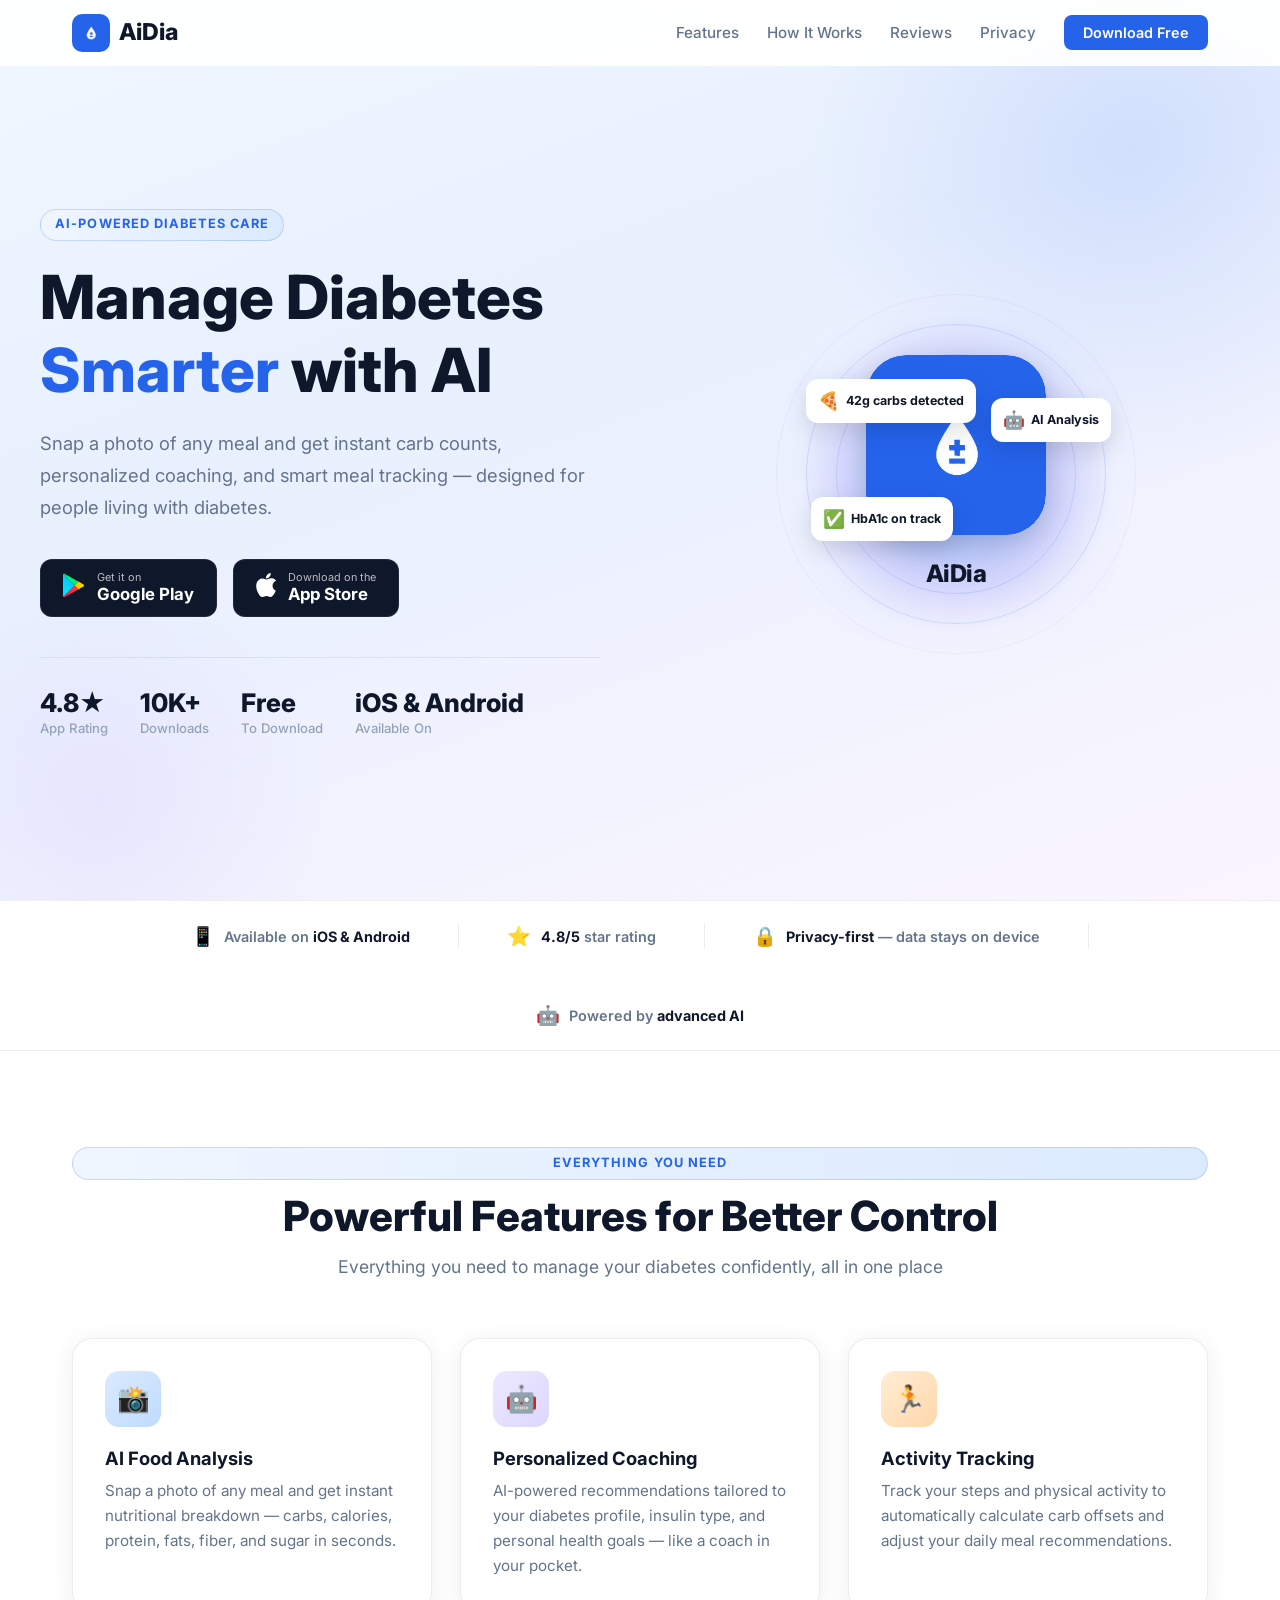
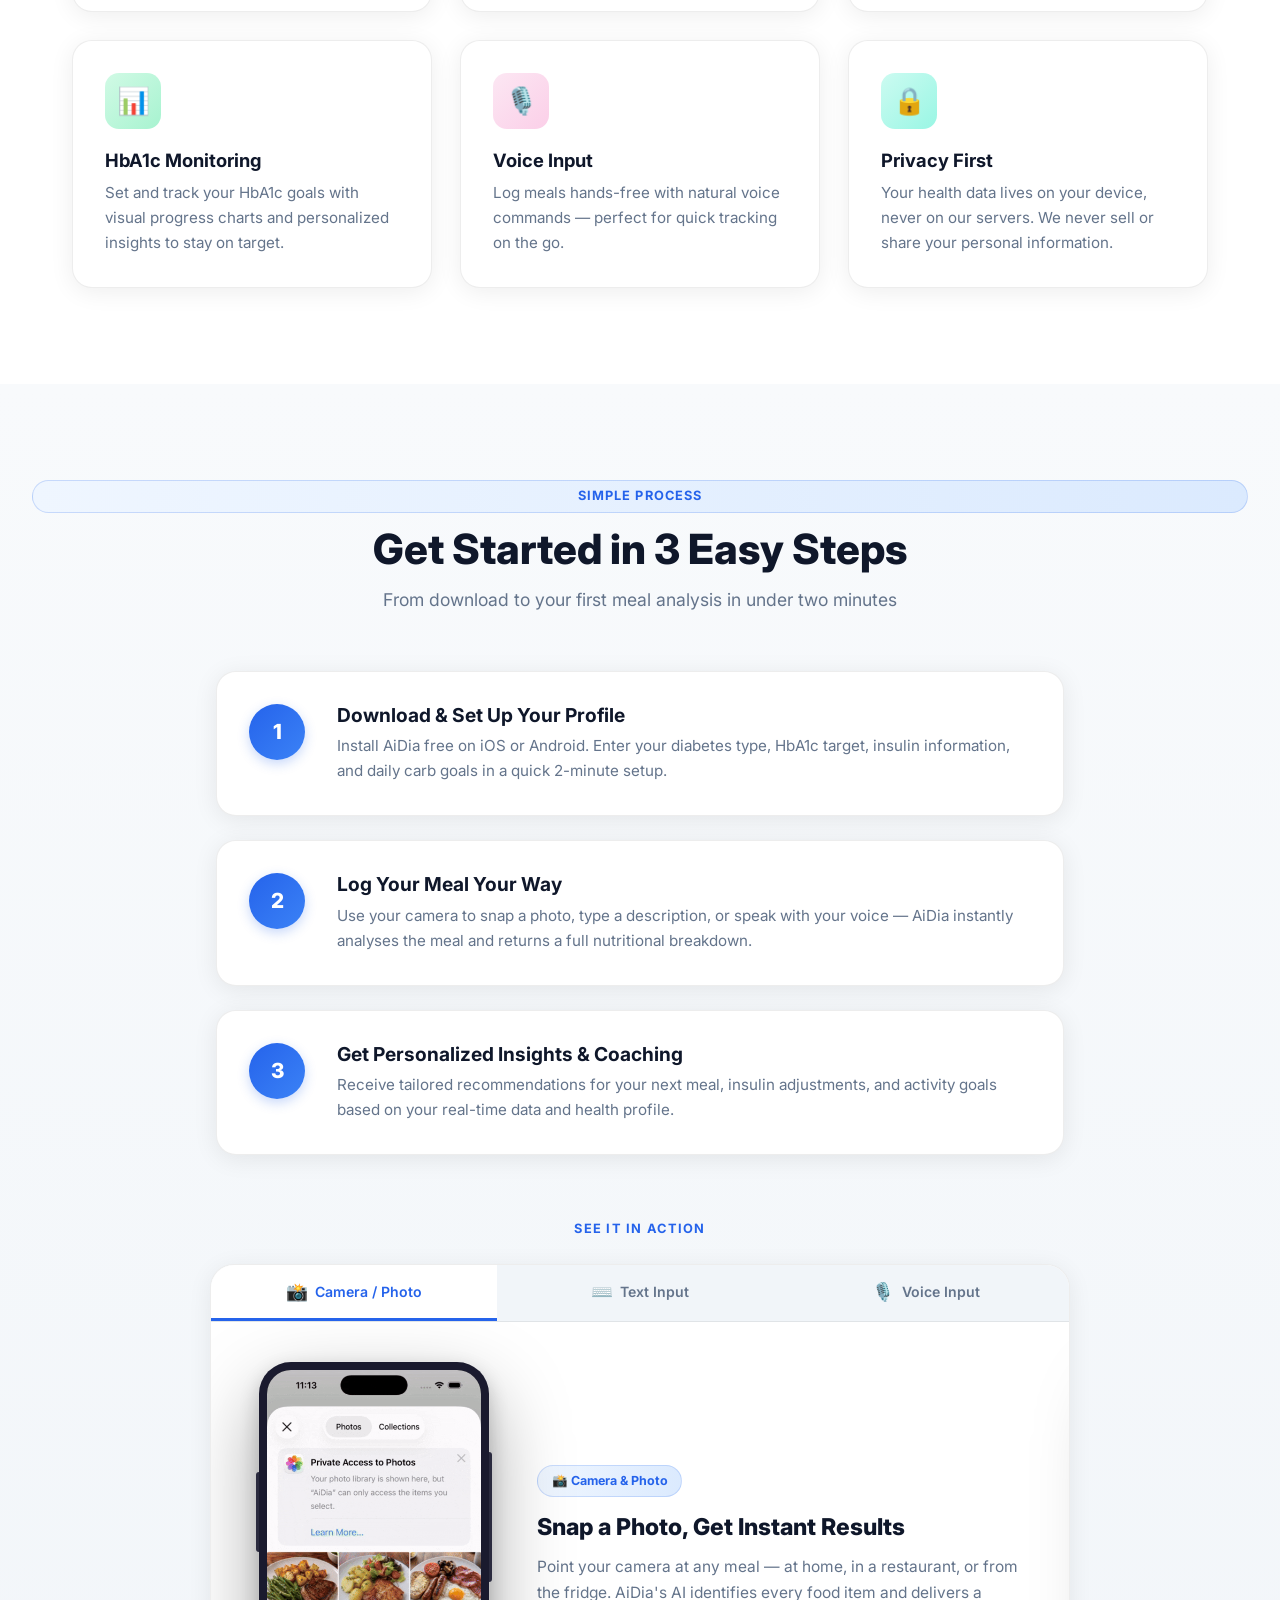
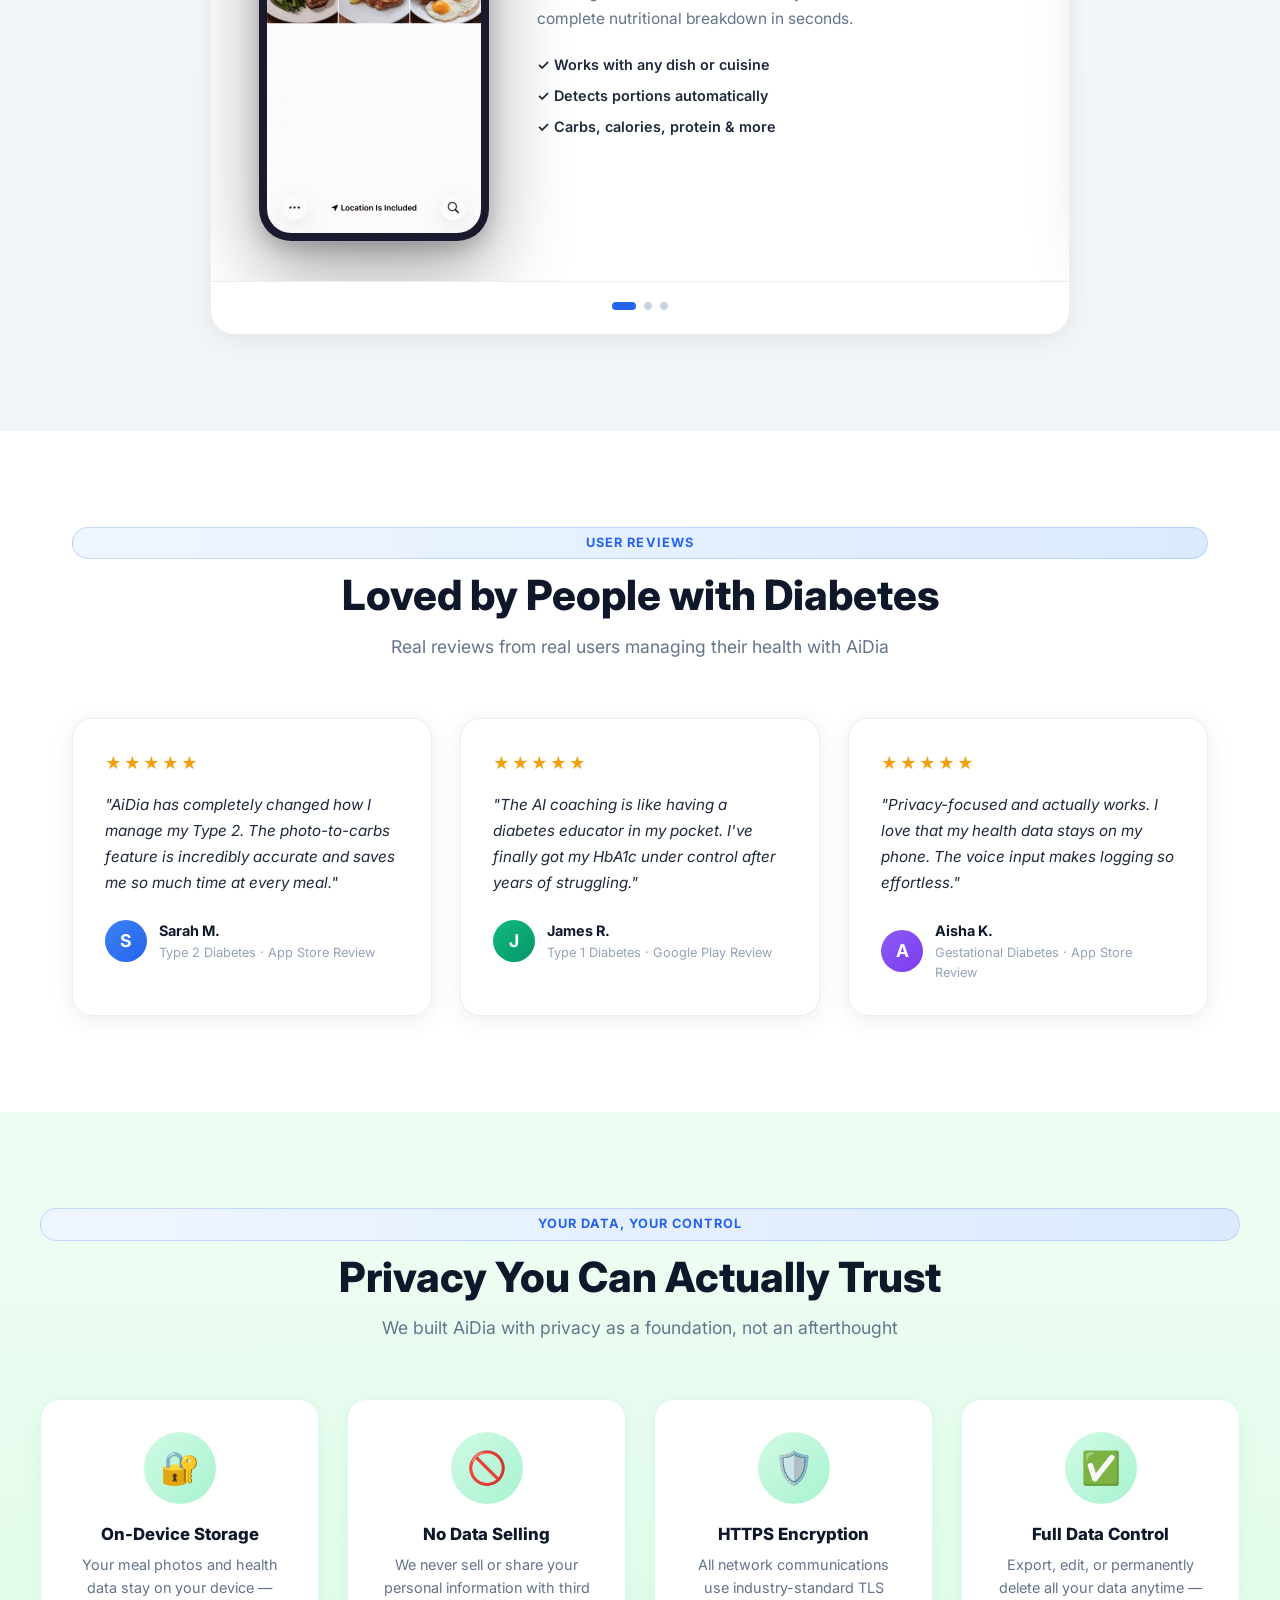
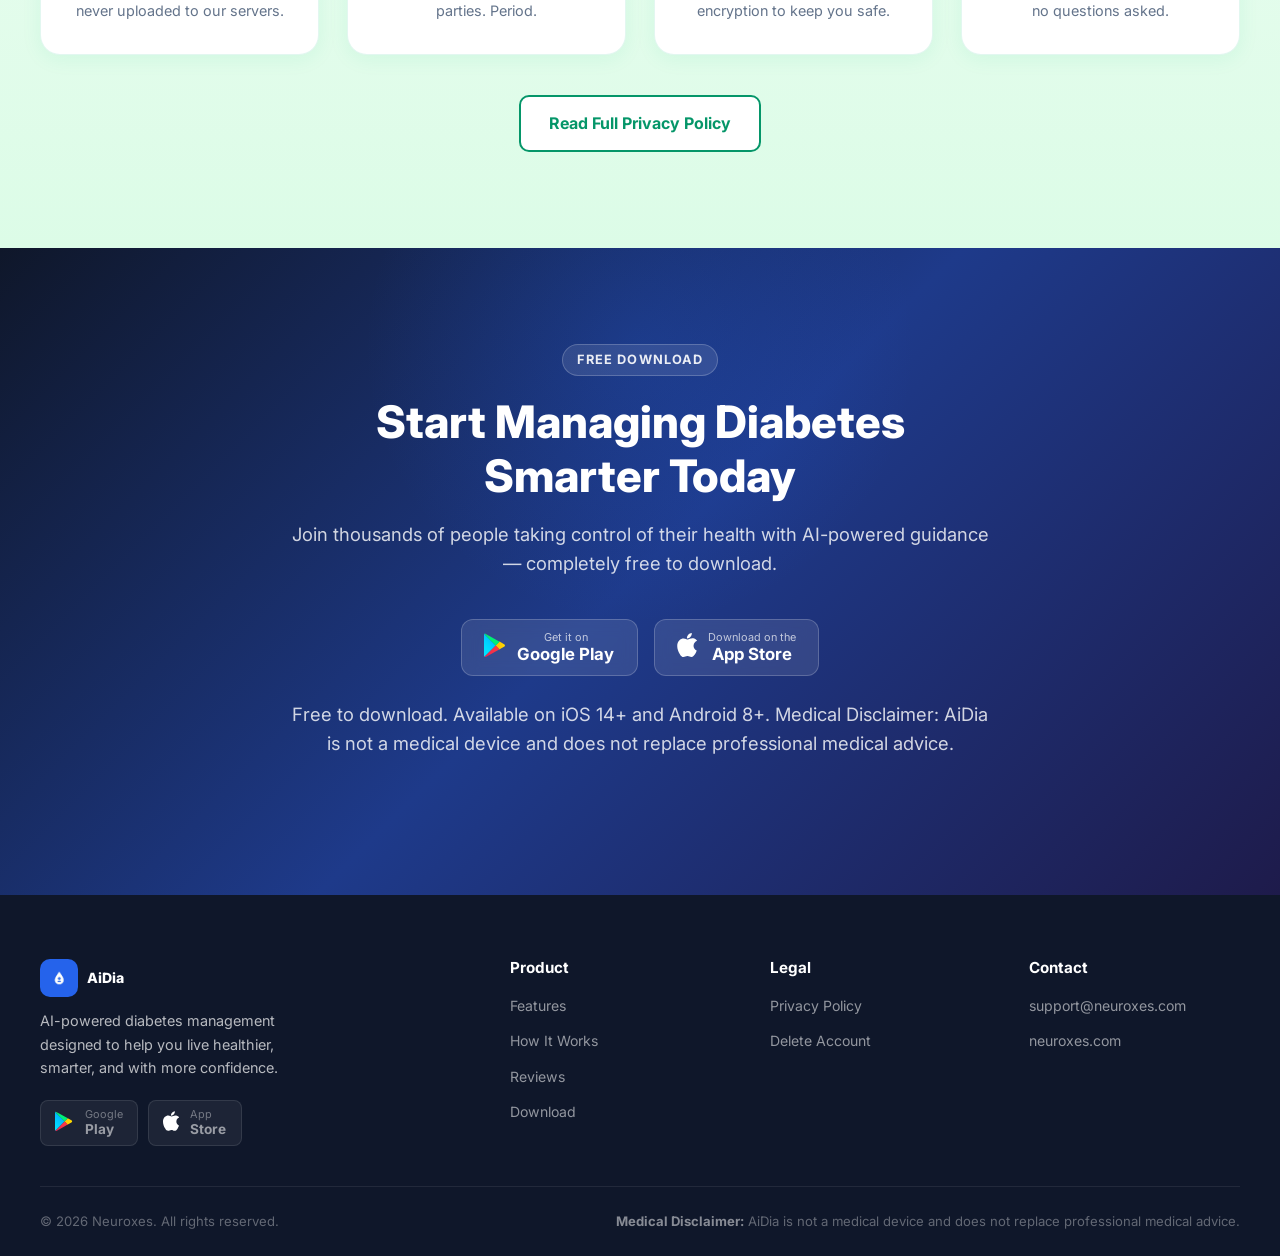
==== index.html @ 804acb7e "landing page redesigned" ====
<!DOCTYPE html>
<html lang="en">
<head>
    <meta charset="UTF-8">
    <meta name="viewport" content="width=device-width, initial-scale=1.0">
    <title>AiDia – AI Diabetes Assistant | Smart Carb Tracking & Meal Analysis</title>
    <meta name="description" content="Manage your diabetes with AI-powered food analysis. Instant carb counting, personalized coaching, and smart meal tracking. Free on iOS & Android.">
    <link rel="preconnect" href="https://fonts.googleapis.com">
    <link rel="preconnect" href="https://fonts.gstatic.com" crossorigin>
    <link href="https://fonts.googleapis.com/css2?family=Inter:wght@400;500;600;700;800&display=swap" rel="stylesheet">
    <link rel="stylesheet" href="styles.css">
</head>
<body>

    <!-- ── Navigation ── -->
    <nav id="navbar">
        <div class="nav-container">
            <a href="#" class="logo">
                <div class="logo-icon"><img src="logo.png" alt="AiDia" width="38" height="38"></div>
AiDia
            </a>
            <ul class="nav-links" id="navLinks">
                <li><a href="#features">Features</a></li>
                <li><a href="#how-it-works">How It Works</a></li>
                <li><a href="#reviews">Reviews</a></li>
                <li><a href="#privacy">Privacy</a></li>
                <li><a href="#download" class="nav-cta">Download Free</a></li>
            </ul>
            <div class="mobile-menu" id="mobileMenu" aria-label="Toggle menu">
                <span></span><span></span><span></span>
            </div>
        </div>
    </nav>

    <!-- ── Hero ── -->
    <section class="hero">
        <div class="hero-inner">
            <div class="hero-text reveal">
                <span class="badge-label">AI-Powered Diabetes Care</span>
                <h1>Manage Diabetes<br><span>Smarter</span> with AI</h1>
                <p class="sub">Snap a photo of any meal and get instant carb counts, personalized coaching, and smart meal tracking — designed for people living with diabetes.</p>
                <div class="hero-actions">
                    <a href="https://play.google.com/store/apps/details?id=com.neuroxes.aidia" class="store-badge">
                        <span class="badge-icon">
                            <svg width="22" height="24" viewBox="0 0 22 24" fill="none" xmlns="http://www.w3.org/2000/svg">
                                <path d="M0.431 0.23C0.163 0.514 0 0.956 0 1.528V22.473C0 23.045 0.163 23.487 0.431 23.771L0.502 23.84L11.753 12.589V12.412L0.502 1.161L0.431 0.23Z" fill="url(#gg0)"/>
                                <path d="M15.505 16.446L11.753 12.694V12.306L15.506 8.554L15.594 8.604L20.043 11.143C21.319 11.867 21.319 13.04 20.043 13.765L15.594 16.303L15.505 16.446Z" fill="url(#gg1)"/>
                                <path d="M15.595 16.303L11.753 12.5L0.431 23.771C0.849 24.215 1.538 24.269 2.312 23.836L15.595 16.303Z" fill="url(#gg2)"/>
                                <path d="M15.595 8.697L2.312 1.164C1.538 0.731 0.849 0.785 0.431 1.229L11.753 12.5L15.595 8.697Z" fill="url(#gg3)"/>
                                <defs>
                                    <linearGradient id="gg0" x1="10.711" y1="1.354" x2="-4.612" y2="16.677" gradientUnits="userSpaceOnUse"><stop stop-color="#00A0FF"/><stop offset="0.007" stop-color="#00A1FF"/><stop offset="0.26" stop-color="#00BEFF"/><stop offset="0.512" stop-color="#00D2FF"/><stop offset="0.76" stop-color="#00DFFF"/><stop offset="1" stop-color="#00E3FF"/></linearGradient>
                                    <linearGradient id="gg1" x1="21.777" y1="12.5" x2="-0.382" y2="12.5" gradientUnits="userSpaceOnUse"><stop stop-color="#FFE000"/><stop offset="0.409" stop-color="#FFBD00"/><stop offset="0.775" stop-color="#FFA500"/><stop offset="1" stop-color="#FF9C00"/></linearGradient>
                                    <linearGradient id="gg2" x1="13.397" y1="14.711" x2="-7.544" y2="35.652" gradientUnits="userSpaceOnUse"><stop stop-color="#FF3A44"/><stop offset="1" stop-color="#C31162"/></linearGradient>
                                    <linearGradient id="gg3" x1="-2.064" y1="-6.799" x2="7.505" y2="2.77" gradientUnits="userSpaceOnUse"><stop stop-color="#32A071"/><stop offset="0.069" stop-color="#2DA771"/><stop offset="0.476" stop-color="#15CF74"/><stop offset="0.801" stop-color="#06E775"/><stop offset="1" stop-color="#00F076"/></linearGradient>
                                </defs>
                            </svg>
                        </span>
                        <span class="badge-text">
                            <span class="badge-sub">Get it on</span>
                            <span class="badge-name">Google Play</span>
                        </span>
                    </a>
                    <a href="https://apps.apple.com/app/id6761293667" class="store-badge">
                        <span class="badge-icon">
                            <svg width="20" height="24" viewBox="0 0 814 1000" xmlns="http://www.w3.org/2000/svg" fill="white">
                                <path d="M788.1 340.9c-5.8 4.5-108.2 62.2-108.2 190.5 0 148.4 130.3 200.9 134.2 202.2-.6 3.2-20.7 71.9-68.7 141.9-42.8 61.6-87.5 123.1-155.5 123.1s-85.5-39.5-164-39.5c-76.5 0-103.7 40.8-165.9 40.8s-105-37.5-155.5-127.4C46 790.7 0 663 0 541.8c0-207.3 135.4-316.6 269-316.6 70.6 0 129.5 46.4 173.1 46.4 42.8 0 109.6-49.4 189.7-49.4 30.4 0 130.8 2.6 198.5 99.2zm-234-181.5c31.1-36.9 53.1-88.1 53.1-139.3 0-7.1-.6-14.3-1.9-20.1-50.6 1.9-110.8 33.7-147.1 75.8-28.5 32.4-55.1 83.6-55.1 135.5 0 7.8 1.3 15.6 1.9 18.1 3.2.6 8.4 1.3 13.6 1.3 45.4 0 102.5-30.4 135.5-71.3z"/>
                            </svg>
                        </span>
                        <span class="badge-text">
                            <span class="badge-sub">Download on the</span>
                            <span class="badge-name">App Store</span>
                        </span>
                    </a>
                </div>
                <div class="hero-stats">
                    <div class="stat">
                        <span class="num">4.8★</span>
                        <span class="lbl">App Rating</span>
                    </div>
                    <div class="stat">
                        <span class="num">10K+</span>
                        <span class="lbl">Downloads</span>
                    </div>
                    <div class="stat">
                        <span class="num">Free</span>
                        <span class="lbl">To Download</span>
                    </div>
                    <div class="stat">
                        <span class="num">iOS & Android</span>
                        <span class="lbl">Available On</span>
                    </div>
                </div>
            </div>

            <!-- Phone mockup -->
            <div class="hero-visual reveal" style="transition-delay:0.15s">
                <div class="phone-wrap">
                    <!-- floating chips -->
                    <div class="float-chip float-chip-1">
                        <span class="chip-icon">🍕</span> 42g carbs detected
                    </div>
                    <div class="float-chip float-chip-2">
                        <span class="chip-icon">✅</span> HbA1c on track
                    </div>
                    <div class="float-chip float-chip-3">
                        <span class="chip-icon">🤖</span> AI Analysis
                    </div>

                    <div class="icon-display">
                        <div class="icon-glow"></div>
                        <div class="icon-ring icon-ring-1"></div>
                        <div class="icon-ring icon-ring-2"></div>
                        <div class="icon-ring icon-ring-3"></div>
                        <div class="icon-img-wrap">
                            <img src="logo.png" alt="AiDia App Icon" width="180" height="180">
                        </div>
                        <div class="icon-label">AiDia</div>
                    </div>
                </div>
            </div>
        </div>
    </section>

    <!-- ── Social Proof Bar ── -->
    <div class="social-bar">
        <div class="social-bar-inner">
            <div class="social-item">
                <span class="si-icon">📱</span>
                <span>Available on <span class="si-val">iOS & Android</span></span>
            </div>
            <div class="social-divider"></div>
            <div class="social-item">
                <span class="si-icon">⭐</span>
                <span><span class="si-val">4.8/5</span> star rating</span>
            </div>
            <div class="social-divider"></div>
            <div class="social-item">
                <span class="si-icon">🔒</span>
                <span><span class="si-val">Privacy-first</span> — data stays on device</span>
            </div>
            <div class="social-divider"></div>
            <div class="social-item">
                <span class="si-icon">🤖</span>
                <span>Powered by <span class="si-val">advanced AI</span></span>
            </div>
        </div>
    </div>

    <!-- ── Features ── -->
    <section class="features" id="features">
        <span class="badge-label" style="display:block;text-align:center;margin-bottom:0.75rem;">Everything You Need</span>
        <h2 class="section-title">Powerful Features for Better Control</h2>
        <p class="section-subtitle">Everything you need to manage your diabetes confidently, all in one place</p>
        <div class="features-grid">
            <div class="feature-card reveal">
                <div class="feature-icon-wrap fi-blue">📸</div>
                <h3>AI Food Analysis</h3>
                <p>Snap a photo of any meal and get instant nutritional breakdown — carbs, calories, protein, fats, fiber, and sugar in seconds.</p>
            </div>
            <div class="feature-card reveal" style="transition-delay:0.07s">
                <div class="feature-icon-wrap fi-purple">🤖</div>
                <h3>Personalized Coaching</h3>
                <p>AI-powered recommendations tailored to your diabetes profile, insulin type, and personal health goals — like a coach in your pocket.</p>
            </div>
            <div class="feature-card reveal" style="transition-delay:0.14s">
                <div class="feature-icon-wrap fi-orange">🏃</div>
                <h3>Activity Tracking</h3>
                <p>Track your steps and physical activity to automatically calculate carb offsets and adjust your daily meal recommendations.</p>
            </div>
            <div class="feature-card reveal" style="transition-delay:0.21s">
                <div class="feature-icon-wrap fi-green">📊</div>
                <h3>HbA1c Monitoring</h3>
                <p>Set and track your HbA1c goals with visual progress charts and personalized insights to stay on target.</p>
            </div>
            <div class="feature-card reveal" style="transition-delay:0.28s">
                <div class="feature-icon-wrap fi-pink">🎙️</div>
                <h3>Voice Input</h3>
                <p>Log meals hands-free with natural voice commands — perfect for quick tracking on the go.</p>
            </div>
            <div class="feature-card reveal" style="transition-delay:0.35s">
                <div class="feature-icon-wrap fi-teal">🔒</div>
                <h3>Privacy First</h3>
                <p>Your health data lives on your device, never on our servers. We never sell or share your personal information.</p>
            </div>
        </div>
    </section>

    <!-- ── How It Works ── -->
    <section class="how-it-works" id="how-it-works">
        <span class="badge-label" style="display:block;text-align:center;margin-bottom:0.75rem;">Simple Process</span>
        <h2 class="section-title">Get Started in 3 Easy Steps</h2>
        <p class="section-subtitle">From download to your first meal analysis in under two minutes</p>
        <div class="steps-inner">
            <div class="step-card">
                <div class="step-number">1</div>
                <div class="step-content">
                    <h3>Download & Set Up Your Profile</h3>
                    <p>Install AiDia free on iOS or Android. Enter your diabetes type, HbA1c target, insulin information, and daily carb goals in a quick 2-minute setup.</p>
                </div>
            </div>
            <div class="step-card">
                <div class="step-number">2</div>
                <div class="step-content">
                    <h3>Log Your Meal Your Way</h3>
                    <p>Use your camera to snap a photo, type a description, or speak with your voice — AiDia instantly analyses the meal and returns a full nutritional breakdown.</p>
                </div>
            </div>
            <div class="step-card">
                <div class="step-number">3</div>
                <div class="step-content">
                    <h3>Get Personalized Insights & Coaching</h3>
                    <p>Receive tailored recommendations for your next meal, insulin adjustments, and activity goals based on your real-time data and health profile.</p>
                </div>
            </div>
        </div>

        <!-- GIF Slider -->
        <div class="hiw-slider-outer reveal">
            <p class="hiw-slider-label">See it in action</p>
            <div class="hiw-slider-wrap">
                <!-- Tab pills -->
                <div class="hiw-tabs" id="hiwTabs">
                    <button class="hiw-tab active" data-index="0">
                        <span class="hiw-tab-icon">📸</span> Camera / Photo
                    </button>
                    <button class="hiw-tab" data-index="1">
                        <span class="hiw-tab-icon">⌨️</span> Text Input
                    </button>
                    <button class="hiw-tab" data-index="2">
                        <span class="hiw-tab-icon">🎙️</span> Voice Input
                    </button>
                </div>

                <!-- Slides -->
                <div class="hiw-slides-container">
                    <div class="hiw-slides" id="hiwSlides">
                        <div class="hiw-slide active">
                            <div class="hiw-phone-frame">
                                <div class="hiw-phone-notch"></div>
                                <div class="hiw-phone-screen">
                                    <img src="assets/how_to_use_1.gif" alt="Log meal via camera">
                                </div>
                            </div>
                            <div class="hiw-slide-info">
                                <div class="hiw-slide-badge">📸 Camera & Photo</div>
                                <h3>Snap a Photo, Get Instant Results</h3>
                                <p>Point your camera at any meal — at home, in a restaurant, or from the fridge. AiDia's AI identifies every food item and delivers a complete nutritional breakdown in seconds.</p>
                                <ul class="hiw-points">
                                    <li>✓ Works with any dish or cuisine</li>
                                    <li>✓ Detects portions automatically</li>
                                    <li>✓ Carbs, calories, protein & more</li>
                                </ul>
                            </div>
                        </div>
                        <div class="hiw-slide">
                            <div class="hiw-phone-frame">
                                <div class="hiw-phone-notch"></div>
                                <div class="hiw-phone-screen">
                                    <img src="assets/how_to_use_3.gif" alt="Log meal via text">
                                </div>
                            </div>
                            <div class="hiw-slide-info">
                                <div class="hiw-slide-badge">⌨️ Text Input</div>
                                <h3>Just Type What You Ate</h3>
                                <p>No photo? No problem. Type a simple description like "2 slices of pizza" or "bowl of oatmeal with banana" and AiDia handles the rest with AI-powered precision.</p>
                                <ul class="hiw-points">
                                    <li>✓ Natural language understanding</li>
                                    <li>✓ Handles estimates & portions</li>
                                    <li>✓ Fast and discreet logging</li>
                                </ul>
                            </div>
                        </div>
                        <div class="hiw-slide">
                            <div class="hiw-phone-frame">
                                <div class="hiw-phone-notch"></div>
                                <div class="hiw-phone-screen">
                                    <img src="assets/how_to_use_2.gif" alt="Log meal via voice">
                                </div>
                            </div>
                            <div class="hiw-slide-info">
                                <div class="hiw-slide-badge">🎙️ Voice Input</div>
                                <h3>Speak to Log, Hands-Free</h3>
                                <p>Driving, cooking, or on the go? Just say what you ate and AiDia logs it instantly. Perfect for busy moments when you can't stop to type or take a photo.</p>
                                <ul class="hiw-points">
                                    <li>✓ Completely hands-free</li>
                                    <li>✓ Works in noisy environments</li>
                                    <li>✓ Logs in seconds</li>
                                </ul>
                            </div>
                        </div>
                    </div>
                </div>

                <!-- Dot nav -->
                <div class="hiw-dots-row">
                    <button class="hiw-dot active" data-index="0" aria-label="Camera logging"></button>
                    <button class="hiw-dot" data-index="1" aria-label="Text logging"></button>
                    <button class="hiw-dot" data-index="2" aria-label="Voice logging"></button>
                </div>
            </div>
        </div>
    </section>

    <!-- ── Testimonials ── -->
    <section class="testimonials" id="reviews">
        <span class="badge-label" style="display:block;text-align:center;margin-bottom:0.75rem;">User Reviews</span>
        <h2 class="section-title">Loved by People with Diabetes</h2>
        <p class="section-subtitle">Real reviews from real users managing their health with AiDia</p>
        <div class="testimonials-grid">
            <div class="testimonial-card reveal">
                <div class="stars">★★★★★</div>
                <blockquote>"AiDia has completely changed how I manage my Type 2. The photo-to-carbs feature is incredibly accurate and saves me so much time at every meal."</blockquote>
                <div class="reviewer">
                    <div class="reviewer-avatar av-blue">S</div>
                    <div class="reviewer-info">
                        <div class="name">Sarah M.</div>
                        <div class="role">Type 2 Diabetes · App Store Review</div>
                    </div>
                </div>
            </div>
            <div class="testimonial-card reveal" style="transition-delay:0.1s">
                <div class="stars">★★★★★</div>
                <blockquote>"The AI coaching is like having a diabetes educator in my pocket. I've finally got my HbA1c under control after years of struggling."</blockquote>
                <div class="reviewer">
                    <div class="reviewer-avatar av-green">J</div>
                    <div class="reviewer-info">
                        <div class="name">James R.</div>
                        <div class="role">Type 1 Diabetes · Google Play Review</div>
                    </div>
                </div>
            </div>
            <div class="testimonial-card reveal" style="transition-delay:0.2s">
                <div class="stars">★★★★★</div>
                <blockquote>"Privacy-focused and actually works. I love that my health data stays on my phone. The voice input makes logging so effortless."</blockquote>
                <div class="reviewer">
                    <div class="reviewer-avatar av-purple">A</div>
                    <div class="reviewer-info">
                        <div class="name">Aisha K.</div>
                        <div class="role">Gestational Diabetes · App Store Review</div>
                    </div>
                </div>
            </div>
        </div>
    </section>

    <!-- ── Privacy ── -->
    <section class="privacy" id="privacy">
        <div class="privacy-inner">
            <span class="badge-label" style="display:block;text-align:center;margin-bottom:0.75rem;">Your Data, Your Control</span>
            <h2 class="section-title">Privacy You Can Actually Trust</h2>
            <p class="section-subtitle">We built AiDia with privacy as a foundation, not an afterthought</p>
            <div class="privacy-grid">
                <div class="privacy-card reveal">
                    <div class="privacy-icon">🔐</div>
                    <h3>On-Device Storage</h3>
                    <p>Your meal photos and health data stay on your device — never uploaded to our servers.</p>
                </div>
                <div class="privacy-card reveal" style="transition-delay:0.08s">
                    <div class="privacy-icon">🚫</div>
                    <h3>No Data Selling</h3>
                    <p>We never sell or share your personal information with third parties. Period.</p>
                </div>
                <div class="privacy-card reveal" style="transition-delay:0.16s">
                    <div class="privacy-icon">🛡️</div>
                    <h3>HTTPS Encryption</h3>
                    <p>All network communications use industry-standard TLS encryption to keep you safe.</p>
                </div>
                <div class="privacy-card reveal" style="transition-delay:0.24s">
                    <div class="privacy-icon">✅</div>
                    <h3>Full Data Control</h3>
                    <p>Export, edit, or permanently delete all your data anytime — no questions asked.</p>
                </div>
            </div>
            <div style="text-align: center; margin-top: 2.5rem;">
                <a href="privacy-policy.html" class="secondary-button" style="background:white;border-color:var(--secondary-dark);color:var(--secondary-dark);">Read Full Privacy Policy</a>
            </div>
        </div>
    </section>

    <!-- ── CTA Download ── -->
    <section class="cta-section" id="download">
        <div class="cta-inner reveal">
            <span class="badge-label" style="background:rgba(255,255,255,0.1);color:rgba(255,255,255,0.9);border-color:rgba(255,255,255,0.2);">Free Download</span>
            <h2>Start Managing Diabetes Smarter Today</h2>
            <p>Join thousands of people taking control of their health with AI-powered guidance — completely free to download.</p>
            <div class="cta-badges">
                <a href="https://play.google.com/store/apps/details?id=com.neuroxes.aidia" class="store-badge">
                    <span class="badge-icon">
                        <svg width="22" height="24" viewBox="0 0 22 24" fill="none" xmlns="http://www.w3.org/2000/svg">
                            <path d="M0.431 0.23C0.163 0.514 0 0.956 0 1.528V22.473C0 23.045 0.163 23.487 0.431 23.771L0.502 23.84L11.753 12.589V12.412L0.502 1.161L0.431 0.23Z" fill="url(#cg0)"/>
                            <path d="M15.505 16.446L11.753 12.694V12.306L15.506 8.554L15.594 8.604L20.043 11.143C21.319 11.867 21.319 13.04 20.043 13.765L15.594 16.303L15.505 16.446Z" fill="url(#cg1)"/>
                            <path d="M15.595 16.303L11.753 12.5L0.431 23.771C0.849 24.215 1.538 24.269 2.312 23.836L15.595 16.303Z" fill="url(#cg2)"/>
                            <path d="M15.595 8.697L2.312 1.164C1.538 0.731 0.849 0.785 0.431 1.229L11.753 12.5L15.595 8.697Z" fill="url(#cg3)"/>
                            <defs>
                                <linearGradient id="cg0" x1="10.711" y1="1.354" x2="-4.612" y2="16.677" gradientUnits="userSpaceOnUse"><stop stop-color="#00A0FF"/><stop offset="0.007" stop-color="#00A1FF"/><stop offset="0.26" stop-color="#00BEFF"/><stop offset="0.512" stop-color="#00D2FF"/><stop offset="0.76" stop-color="#00DFFF"/><stop offset="1" stop-color="#00E3FF"/></linearGradient>
                                <linearGradient id="cg1" x1="21.777" y1="12.5" x2="-0.382" y2="12.5" gradientUnits="userSpaceOnUse"><stop stop-color="#FFE000"/><stop offset="0.409" stop-color="#FFBD00"/><stop offset="0.775" stop-color="#FFA500"/><stop offset="1" stop-color="#FF9C00"/></linearGradient>
                                <linearGradient id="cg2" x1="13.397" y1="14.711" x2="-7.544" y2="35.652" gradientUnits="userSpaceOnUse"><stop stop-color="#FF3A44"/><stop offset="1" stop-color="#C31162"/></linearGradient>
                                <linearGradient id="cg3" x1="-2.064" y1="-6.799" x2="7.505" y2="2.77" gradientUnits="userSpaceOnUse"><stop stop-color="#32A071"/><stop offset="0.069" stop-color="#2DA771"/><stop offset="0.476" stop-color="#15CF74"/><stop offset="0.801" stop-color="#06E775"/><stop offset="1" stop-color="#00F076"/></linearGradient>
                            </defs>
                        </svg>
                    </span>
                    <span class="badge-text">
                        <span class="badge-sub">Get it on</span>
                        <span class="badge-name">Google Play</span>
                    </span>
                </a>
                <a href="https://apps.apple.com/app/id6761293667" class="store-badge">
                    <span class="badge-icon">
                        <svg width="20" height="24" viewBox="0 0 814 1000" xmlns="http://www.w3.org/2000/svg" fill="white">
                            <path d="M788.1 340.9c-5.8 4.5-108.2 62.2-108.2 190.5 0 148.4 130.3 200.9 134.2 202.2-.6 3.2-20.7 71.9-68.7 141.9-42.8 61.6-87.5 123.1-155.5 123.1s-85.5-39.5-164-39.5c-76.5 0-103.7 40.8-165.9 40.8s-105-37.5-155.5-127.4C46 790.7 0 663 0 541.8c0-207.3 135.4-316.6 269-316.6 70.6 0 129.5 46.4 173.1 46.4 42.8 0 109.6-49.4 189.7-49.4 30.4 0 130.8 2.6 198.5 99.2zm-234-181.5c31.1-36.9 53.1-88.1 53.1-139.3 0-7.1-.6-14.3-1.9-20.1-50.6 1.9-110.8 33.7-147.1 75.8-28.5 32.4-55.1 83.6-55.1 135.5 0 7.8 1.3 15.6 1.9 18.1 3.2.6 8.4 1.3 13.6 1.3 45.4 0 102.5-30.4 135.5-71.3z"/>
                        </svg>
                    </span>
                    <span class="badge-text">
                        <span class="badge-sub">Download on the</span>
                        <span class="badge-name">App Store</span>
                    </span>
                </a>
            </div>
            <p class="cta-disclaimer">Free to download. Available on iOS 14+ and Android 8+. Medical Disclaimer: AiDia is not a medical device and does not replace professional medical advice.</p>
        </div>
    </section>

    <!-- ── Footer ── -->
    <footer id="contact">
        <div class="footer-content">
            <div class="footer-brand footer-section">
                <a href="#" class="logo">
                    <div class="logo-icon"><img src="logo.png" alt="AiDia" width="32" height="32"></div>
    AiDia
                </a>
                <p>AI-powered diabetes management designed to help you live healthier, smarter, and with more confidence.</p>
                <div class="footer-stores">
                    <a href="https://play.google.com/store/apps/details?id=com.neuroxes.aidia" class="store-badge">
                        <span class="badge-icon">
                            <svg width="18" height="20" viewBox="0 0 22 24" fill="none" xmlns="http://www.w3.org/2000/svg">
                                <path d="M0.431 0.23C0.163 0.514 0 0.956 0 1.528V22.473C0 23.045 0.163 23.487 0.431 23.771L0.502 23.84L11.753 12.589V12.412L0.502 1.161L0.431 0.23Z" fill="url(#fg0)"/>
                                <path d="M15.505 16.446L11.753 12.694V12.306L15.506 8.554L15.594 8.604L20.043 11.143C21.319 11.867 21.319 13.04 20.043 13.765L15.594 16.303L15.505 16.446Z" fill="url(#fg1)"/>
                                <path d="M15.595 16.303L11.753 12.5L0.431 23.771C0.849 24.215 1.538 24.269 2.312 23.836L15.595 16.303Z" fill="url(#fg2)"/>
                                <path d="M15.595 8.697L2.312 1.164C1.538 0.731 0.849 0.785 0.431 1.229L11.753 12.5L15.595 8.697Z" fill="url(#fg3)"/>
                                <defs>
                                    <linearGradient id="fg0" x1="10.711" y1="1.354" x2="-4.612" y2="16.677" gradientUnits="userSpaceOnUse"><stop stop-color="#00A0FF"/><stop offset="1" stop-color="#00E3FF"/></linearGradient>
                                    <linearGradient id="fg1" x1="21.777" y1="12.5" x2="-0.382" y2="12.5" gradientUnits="userSpaceOnUse"><stop stop-color="#FFE000"/><stop offset="1" stop-color="#FF9C00"/></linearGradient>
                                    <linearGradient id="fg2" x1="13.397" y1="14.711" x2="-7.544" y2="35.652" gradientUnits="userSpaceOnUse"><stop stop-color="#FF3A44"/><stop offset="1" stop-color="#C31162"/></linearGradient>
                                    <linearGradient id="fg3" x1="-2.064" y1="-6.799" x2="7.505" y2="2.77" gradientUnits="userSpaceOnUse"><stop stop-color="#32A071"/><stop offset="1" stop-color="#00F076"/></linearGradient>
                                </defs>
                            </svg>
                        </span>
                        <span class="badge-text">
                            <span class="badge-sub">Google</span>
                            <span class="badge-name">Play</span>
                        </span>
                    </a>
                    <a href="https://apps.apple.com/app/id6761293667" class="store-badge">
                        <span class="badge-icon">
                            <svg width="16" height="20" viewBox="0 0 814 1000" xmlns="http://www.w3.org/2000/svg" fill="white">
                                <path d="M788.1 340.9c-5.8 4.5-108.2 62.2-108.2 190.5 0 148.4 130.3 200.9 134.2 202.2-.6 3.2-20.7 71.9-68.7 141.9-42.8 61.6-87.5 123.1-155.5 123.1s-85.5-39.5-164-39.5c-76.5 0-103.7 40.8-165.9 40.8s-105-37.5-155.5-127.4C46 790.7 0 663 0 541.8c0-207.3 135.4-316.6 269-316.6 70.6 0 129.5 46.4 173.1 46.4 42.8 0 109.6-49.4 189.7-49.4 30.4 0 130.8 2.6 198.5 99.2zm-234-181.5c31.1-36.9 53.1-88.1 53.1-139.3 0-7.1-.6-14.3-1.9-20.1-50.6 1.9-110.8 33.7-147.1 75.8-28.5 32.4-55.1 83.6-55.1 135.5 0 7.8 1.3 15.6 1.9 18.1 3.2.6 8.4 1.3 13.6 1.3 45.4 0 102.5-30.4 135.5-71.3z"/>
                            </svg>
                        </span>
                        <span class="badge-text">
                            <span class="badge-sub">App</span>
                            <span class="badge-name">Store</span>
                        </span>
                    </a>
                </div>
            </div>
            <div class="footer-section">
                <h4>Product</h4>
                <ul>
                    <li><a href="#features">Features</a></li>
                    <li><a href="#how-it-works">How It Works</a></li>
                    <li><a href="#reviews">Reviews</a></li>
                    <li><a href="#download">Download</a></li>
                </ul>
            </div>
            <div class="footer-section">
                <h4>Legal</h4>
                <ul>
                    <li><a href="privacy-policy.html">Privacy Policy</a></li>
                    <li><a href="deleteAccount/index.html">Delete Account</a></li>
                </ul>
            </div>
            <div class="footer-section">
                <h4>Contact</h4>
                <ul>
                    <li><a href="mailto:support@neuroxes.com">support@neuroxes.com</a></li>
                    <li><a href="https://www.neuroxes.com" target="_blank" rel="noopener">neuroxes.com</a></li>
                </ul>
            </div>
        </div>
        <div class="footer-bottom">
            <span>&copy; <span id="copyrightYear"></span> Neuroxes. All rights reserved.</span>
            <span><strong>Medical Disclaimer:</strong> AiDia is not a medical device and does not replace professional medical advice.</span>
        </div>
    </footer>

    <script>
        // Navbar scroll effect
        const navbar = document.getElementById('navbar');
        window.addEventListener('scroll', () => {
            navbar.classList.toggle('scrolled', window.scrollY > 50);
        }, { passive: true });

        // Mobile menu toggle
        const mobileMenu = document.getElementById('mobileMenu');
        const navLinks = document.getElementById('navLinks');
        mobileMenu.addEventListener('click', () => {
            const open = navLinks.classList.toggle('mobile-open');
            mobileMenu.classList.toggle('open', open);
        });
        // Close on nav link click
        navLinks.querySelectorAll('a').forEach(a => {
            a.addEventListener('click', () => {
                navLinks.classList.remove('mobile-open');
                mobileMenu.classList.remove('open');
            });
        });

        // Scroll-reveal
        const revealObserver = new IntersectionObserver((entries) => {
            entries.forEach(e => {
                if (e.isIntersecting) {
                    e.target.classList.add('visible');
                    revealObserver.unobserve(e.target);
                }
            });
        }, { threshold: 0.12 });
        document.querySelectorAll('.reveal').forEach(el => revealObserver.observe(el));

        // GIF Slider
        (function () {
            const slides = document.getElementById('hiwSlides');
            const tabs = document.querySelectorAll('.hiw-tab');
            const dots = document.querySelectorAll('.hiw-dots-row .hiw-dot');
            let current = 0;
            const total = tabs.length;

            function goTo(idx) {
                current = (idx + total) % total;
                slides.style.transform = `translateX(-${current * 100}%)`;
                tabs.forEach((t, i) => t.classList.toggle('active', i === current));
                dots.forEach((d, i) => d.classList.toggle('active', i === current));
            }

            tabs.forEach(t => t.addEventListener('click', () => goTo(+t.dataset.index)));
            dots.forEach(d => d.addEventListener('click', () => goTo(+d.dataset.index)));

            // Touch / swipe support
            let startX = 0;
            slides.addEventListener('touchstart', e => { startX = e.touches[0].clientX; }, { passive: true });
            slides.addEventListener('touchend', e => {
                const diff = startX - e.changedTouches[0].clientX;
                if (Math.abs(diff) > 40) goTo(diff > 0 ? current + 1 : current - 1);
            });

            // Auto-advance every 5s
            let timer = setInterval(() => goTo(current + 1), 5000);
            slides.closest('.hiw-slider-wrap').addEventListener('mouseenter', () => clearInterval(timer));
            slides.closest('.hiw-slider-wrap').addEventListener('mouseleave', () => {
                timer = setInterval(() => goTo(current + 1), 5000);
            });
        })();

        // Footer year
        document.getElementById('copyrightYear').textContent = new Date().getFullYear();

    </script>
</body>
</html>
---- styles.css ----
* {
    margin: 0;
    padding: 0;
    box-sizing: border-box;
}

:root {
    --primary: #2563eb;
    --primary-dark: #1d4ed8;
    --primary-light: #3b82f6;
    --primary-glow: rgba(37, 99, 235, 0.25);
    --secondary: #10b981;
    --secondary-dark: #059669;
    --accent: #8b5cf6;
    --dark: #0f172a;
    --dark-2: #1e293b;
    --gray: #64748b;
    --gray-light: #94a3b8;
    --light-gray: #f1f5f9;
    --white: #ffffff;
    --border: rgba(0,0,0,0.07);
    --card-shadow: 0 4px 24px rgba(0,0,0,0.07);
    --card-shadow-hover: 0 16px 48px rgba(37,99,235,0.15);
}

body {
    font-family: 'Inter', -apple-system, BlinkMacSystemFont, 'Segoe UI', Roboto, sans-serif;
    line-height: 1.6;
    color: var(--dark);
    overflow-x: hidden;
    background: var(--white);
}

/* ── Typography ──────────────────────────────────── */
h1, h2, h3, h4 { line-height: 1.2; font-weight: 800; }
h1 { font-size: clamp(2.4rem, 5vw, 3.8rem); color: var(--dark); }
h2.section-title { font-size: clamp(1.8rem, 3.5vw, 2.6rem); color: var(--dark); text-align: center; margin-bottom: 0.75rem; }
.section-subtitle { text-align: center; color: var(--gray); font-size: 1.1rem; margin-bottom: 3.5rem; }
.badge-label {
    display: inline-block;
    background: linear-gradient(90deg, #eff6ff, #dbeafe);
    color: var(--primary);
    font-size: 0.8rem;
    font-weight: 700;
    letter-spacing: 0.08em;
    text-transform: uppercase;
    padding: 0.3rem 0.9rem;
    border-radius: 999px;
    border: 1px solid rgba(37,99,235,0.2);
    margin-bottom: 1.25rem;
}

/* ── Scroll Animations ───────────────────────────── */
.reveal {
    opacity: 0;
    transform: translateY(28px);
    transition: opacity 0.6s ease, transform 0.6s ease;
}
.reveal.visible {
    opacity: 1;
    transform: translateY(0);
}

/* ── Navigation ──────────────────────────────────── */
nav {
    position: fixed;
    top: 0;
    width: 100%;
    background: rgba(255,255,255,0.92);
    backdrop-filter: blur(16px);
    -webkit-backdrop-filter: blur(16px);
    z-index: 1000;
    border-bottom: 1px solid transparent;
    transition: border-color 0.3s, box-shadow 0.3s;
}
nav.scrolled {
    border-color: var(--border);
    box-shadow: 0 2px 20px rgba(0,0,0,0.06);
}
.nav-container {
    max-width: 1200px;
    margin: 0 auto;
    padding: 0.85rem 2rem;
    display: flex;
    justify-content: space-between;
    align-items: center;
}
.logo {
    font-size: 1.45rem;
    font-weight: 800;
    color: var(--dark);
    display: flex;
    align-items: center;
    gap: 0.55rem;
    text-decoration: none;
}
.logo-icon {
    width: 38px;
    height: 38px;
    border-radius: 10px;
    overflow: hidden;
    display: flex;
    align-items: center;
    justify-content: center;
    flex-shrink: 0;
}
.logo-icon img { width: 100%; height: 100%; object-fit: cover; }
.nav-links {
    display: flex;
    gap: 1.75rem;
    list-style: none;
    align-items: center;
}
.nav-links a {
    text-decoration: none;
    color: var(--gray);
    font-weight: 500;
    font-size: 0.95rem;
    transition: color 0.2s;
}
.nav-links a:hover { color: var(--primary); }

/* nav CTA */
.nav-cta {
    background: var(--primary);
    color: white !important;
    padding: 0.55rem 1.2rem;
    border-radius: 8px;
    font-weight: 600 !important;
    font-size: 0.9rem !important;
    transition: background 0.2s, transform 0.2s, box-shadow 0.2s !important;
}
.nav-cta:hover {
    background: var(--primary-dark) !important;
    transform: translateY(-1px);
    box-shadow: 0 4px 12px var(--primary-glow);
    color: white !important;
}

/* hamburger */
.mobile-menu {
    display: none;
    flex-direction: column;
    gap: 5px;
    cursor: pointer;
    padding: 4px;
}
.mobile-menu span {
    width: 24px;
    height: 2.5px;
    background: var(--dark);
    border-radius: 3px;
    transition: all 0.3s;
    display: block;
}
.mobile-menu.open span:nth-child(1) { transform: translateY(7.5px) rotate(45deg); }
.mobile-menu.open span:nth-child(2) { opacity: 0; }
.mobile-menu.open span:nth-child(3) { transform: translateY(-7.5px) rotate(-45deg); }

/* ── Buttons ─────────────────────────────────────── */
.cta-button {
    display: inline-flex;
    align-items: center;
    gap: 0.5rem;
    background: var(--primary);
    color: white;
    padding: 0.85rem 1.75rem;
    border-radius: 10px;
    text-decoration: none;
    font-weight: 700;
    font-size: 1rem;
    transition: all 0.25s;
    border: none;
    cursor: pointer;
}
.cta-button:hover {
    background: var(--primary-dark);
    transform: translateY(-2px);
    box-shadow: 0 8px 24px var(--primary-glow);
    color: white;
}
.secondary-button {
    display: inline-flex;
    align-items: center;
    gap: 0.5rem;
    background: white;
    color: var(--primary);
    padding: 0.85rem 1.75rem;
    border-radius: 10px;
    text-decoration: none;
    font-weight: 700;
    font-size: 1rem;
    border: 2px solid var(--primary);
    transition: all 0.25s;
}
.secondary-button:hover {
    background: var(--primary);
    color: white;
    transform: translateY(-2px);
}

/* store badges */
.store-badge {
    display: inline-flex;
    align-items: center;
    gap: 0.7rem;
    background: var(--dark);
    color: white;
    padding: 0.75rem 1.4rem;
    border-radius: 12px;
    text-decoration: none;
    transition: all 0.25s;
    border: 1px solid rgba(255,255,255,0.08);
}
.store-badge:hover {
    background: #1e293b;
    transform: translateY(-3px);
    box-shadow: 0 10px 32px rgba(0,0,0,0.25);
    color: white;
}
.store-badge .badge-icon { font-size: 1.8rem; line-height: 1; }
.store-badge .badge-text { display: flex; flex-direction: column; }
.store-badge .badge-sub { font-size: 0.68rem; opacity: 0.7; line-height: 1; margin-bottom: 2px; }
.store-badge .badge-name { font-size: 1.05rem; font-weight: 700; line-height: 1.1; }

/* ── Hero ────────────────────────────────────────── */
.hero {
    min-height: 100vh;
    background: linear-gradient(160deg, #f0f7ff 0%, #e8f0fe 40%, #faf5ff 100%);
    display: flex;
    align-items: center;
    padding: 7rem 2rem 4rem;
    position: relative;
    overflow: hidden;
}
.hero::before {
    content: '';
    position: absolute;
    top: -200px;
    right: -200px;
    width: 700px;
    height: 700px;
    background: radial-gradient(circle, rgba(37,99,235,0.12) 0%, transparent 65%);
    border-radius: 50%;
    pointer-events: none;
}
.hero::after {
    content: '';
    position: absolute;
    bottom: -150px;
    left: -150px;
    width: 500px;
    height: 500px;
    background: radial-gradient(circle, rgba(139,92,246,0.08) 0%, transparent 65%);
    border-radius: 50%;
    pointer-events: none;
}
.hero-inner {
    max-width: 1200px;
    margin: 0 auto;
    display: grid;
    grid-template-columns: 1fr 1fr;
    gap: 4rem;
    align-items: center;
    position: relative;
    z-index: 1;
    width: 100%;
}
.hero-text { max-width: 560px; }
.hero-text h1 { margin-bottom: 1.25rem; }
.hero-text h1 span { color: var(--primary); }
.hero-text .sub {
    font-size: 1.15rem;
    color: var(--gray);
    margin-bottom: 2.25rem;
    line-height: 1.75;
}
.hero-actions {
    display: flex;
    gap: 1rem;
    flex-wrap: wrap;
    margin-bottom: 2.5rem;
}
.hero-stats {
    display: flex;
    gap: 2rem;
    flex-wrap: wrap;
    padding-top: 2rem;
    border-top: 1px solid var(--border);
}
.stat { display: flex; flex-direction: column; }
.stat .num {
    font-size: 1.6rem;
    font-weight: 800;
    color: var(--dark);
    line-height: 1;
    margin-bottom: 0.2rem;
}
.stat .lbl { font-size: 0.82rem; color: var(--gray-light); font-weight: 500; }

/* App icon hero visual */
.hero-visual {
    display: flex;
    justify-content: center;
    align-items: center;
    position: relative;
}
.phone-wrap {
    position: relative;
    animation: floatPhone 4s ease-in-out infinite;
}
@keyframes floatPhone {
    0%, 100% { transform: translateY(0); }
    50% { transform: translateY(-18px); }
}

/* Icon display */
.icon-display {
    position: relative;
    display: flex;
    flex-direction: column;
    align-items: center;
    gap: 1.25rem;
}
.icon-glow {
    position: absolute;
    width: 320px;
    height: 320px;
    background: radial-gradient(circle, rgba(37,99,235,0.22) 0%, rgba(139,92,246,0.12) 50%, transparent 70%);
    border-radius: 50%;
    top: 50%;
    left: 50%;
    transform: translate(-50%, -50%);
    pointer-events: none;
    animation: glowPulse 3s ease-in-out infinite;
}
@keyframes glowPulse {
    0%, 100% { opacity: 0.8; transform: translate(-50%,-50%) scale(1); }
    50% { opacity: 1; transform: translate(-50%,-50%) scale(1.08); }
}
.icon-ring {
    position: absolute;
    border-radius: 50%;
    border: 1.5px solid rgba(37,99,235,0.15);
    top: 50%; left: 50%;
    transform: translate(-50%, -50%);
    pointer-events: none;
}
.icon-ring-1 { width: 240px; height: 240px; animation: ringPulse 3s ease-in-out infinite 0s; }
.icon-ring-2 { width: 300px; height: 300px; animation: ringPulse 3s ease-in-out infinite 0.4s; }
.icon-ring-3 { width: 360px; height: 360px; animation: ringPulse 3s ease-in-out infinite 0.8s; border-color: rgba(139,92,246,0.08); }
@keyframes ringPulse {
    0%, 100% { opacity: 0.6; }
    50% { opacity: 1; }
}
.icon-img-wrap {
    position: relative;
    z-index: 2;
    border-radius: 40px;
    overflow: hidden;
    box-shadow:
        0 32px 80px rgba(37,99,235,0.28),
        0 8px 24px rgba(0,0,0,0.15),
        0 0 0 1px rgba(255,255,255,0.6) inset;
    transition: transform 0.3s ease;
}
.icon-img-wrap:hover { transform: scale(1.04); }
.icon-img-wrap img {
    display: block;
    width: 180px;
    height: 180px;
    object-fit: cover;
    border-radius: 40px;
}
.icon-label {
    position: relative;
    z-index: 2;
    font-size: 1.5rem;
    font-weight: 800;
    color: var(--dark);
    letter-spacing: -0.02em;
}

/* floating badges around phone */
.float-chip {
    position: absolute;
    background: white;
    border-radius: 12px;
    padding: 0.5rem 0.75rem;
    box-shadow: 0 8px 24px rgba(0,0,0,0.12);
    font-size: 0.78rem;
    font-weight: 700;
    color: var(--dark);
    display: flex;
    align-items: center;
    gap: 0.4rem;
    white-space: nowrap;
    z-index: 3;
    animation: floatChip 3s ease-in-out infinite;
}
.float-chip .chip-icon { font-size: 1.1rem; }
.float-chip-1 { top: 10%; left: -60px; animation-delay: 0s; }
.float-chip-2 { bottom: 22%; left: -55px; animation-delay: 1s; }
.float-chip-3 { top: 18%; right: -65px; animation-delay: 0.5s; }
@keyframes floatChip {
    0%, 100% { transform: translateY(0); }
    50% { transform: translateY(-6px); }
}

/* ── Social Proof Bar ────────────────────────────── */
.social-bar {
    background: var(--white);
    border-top: 1px solid var(--border);
    border-bottom: 1px solid var(--border);
    padding: 1.25rem 2rem;
}
.social-bar-inner {
    max-width: 1000px;
    margin: 0 auto;
    display: flex;
    align-items: center;
    justify-content: center;
    gap: 3rem;
    flex-wrap: wrap;
}
.social-item {
    display: flex;
    align-items: center;
    gap: 0.6rem;
    font-size: 0.9rem;
    font-weight: 600;
    color: var(--gray);
}
.social-item .si-icon { font-size: 1.2rem; }
.social-item .si-val { color: var(--dark); font-weight: 700; }
.social-divider {
    width: 1px;
    height: 24px;
    background: var(--border);
}

/* ── Features ────────────────────────────────────── */
.features {
    padding: 6rem 2rem;
    max-width: 1200px;
    margin: 0 auto;
}
.features-grid {
    display: grid;
    grid-template-columns: repeat(auto-fit, minmax(300px, 1fr));
    gap: 1.75rem;
}
.feature-card {
    background: white;
    padding: 2rem;
    border-radius: 20px;
    box-shadow: var(--card-shadow);
    border: 1px solid var(--border);
    transition: all 0.3s;
    position: relative;
    overflow: hidden;
}
.feature-card::before {
    content: '';
    position: absolute;
    top: 0; left: 0; right: 0;
    height: 3px;
    background: linear-gradient(90deg, var(--primary), var(--accent));
    opacity: 0;
    transition: opacity 0.3s;
}
.feature-card:hover {
    transform: translateY(-8px);
    box-shadow: var(--card-shadow-hover);
}
.feature-card:hover::before { opacity: 1; }
.feature-icon-wrap {
    width: 56px;
    height: 56px;
    border-radius: 14px;
    display: flex;
    align-items: center;
    justify-content: center;
    font-size: 1.65rem;
    margin-bottom: 1.25rem;
}
.fi-blue { background: linear-gradient(135deg, #dbeafe, #bfdbfe); }
.fi-green { background: linear-gradient(135deg, #d1fae5, #a7f3d0); }
.fi-purple { background: linear-gradient(135deg, #ede9fe, #ddd6fe); }
.fi-orange { background: linear-gradient(135deg, #ffedd5, #fed7aa); }
.fi-pink { background: linear-gradient(135deg, #fce7f3, #fbcfe8); }
.fi-teal { background: linear-gradient(135deg, #ccfbf1, #99f6e4); }
.feature-card h3 { font-size: 1.15rem; margin-bottom: 0.6rem; font-weight: 700; }
.feature-card p { color: var(--gray); font-size: 0.95rem; line-height: 1.65; }

/* ── How It Works — Slider ───────────────────────── */
.how-it-works {
    background: linear-gradient(180deg, #f8fafc 0%, #f1f5f9 100%);
    padding: 6rem 2rem;
}

/* outer wrapper */
.hiw-slider-wrap {
    max-width: 860px;
    margin: 0 auto;
}

/* sliding track */
.hiw-slider {
    display: flex;
    overflow: hidden;
    border-radius: 28px;
    background: white;
    box-shadow: var(--card-shadow);
    border: 1px solid var(--border);
}

/* individual slide */
.hiw-slide {
    min-width: 100%;
    display: flex;
    align-items: center;
    gap: 3.5rem;
    padding: 3rem 3.5rem;
    transition: transform 0.5s cubic-bezier(0.4, 0, 0.2, 1);
}

/* phone frame */
.hiw-phone {
    flex-shrink: 0;
    width: 190px;
    background: var(--dark);
    border-radius: 34px;
    padding: 10px 8px;
    box-shadow:
        0 32px 64px rgba(0,0,0,0.25),
        0 0 0 1px rgba(255,255,255,0.06) inset;
}
.hiw-phone-notch {
    width: 64px;
    height: 16px;
    background: var(--dark);
    border-radius: 0 0 10px 10px;
    margin: 0 auto 8px;
}
.hiw-phone-screen {
    border-radius: 24px;
    overflow: hidden;
    background: #000;
    aspect-ratio: 400 / 880;
}
.hiw-phone-screen img {
    width: 100%;
    height: 100%;
    object-fit: cover;
    display: block;
}

/* text side */
.hiw-info { flex: 1; }
.hiw-step-num {
    font-size: 0.72rem;
    font-weight: 800;
    letter-spacing: 0.1em;
    color: var(--primary);
    background: #eff6ff;
    border: 1px solid #bfdbfe;
    display: inline-block;
    padding: 0.25rem 0.75rem;
    border-radius: 999px;
    margin-bottom: 1rem;
}
.hiw-info h3 {
    font-size: 1.5rem;
    font-weight: 800;
    margin-bottom: 0.75rem;
    color: var(--dark);
}
.hiw-info p {
    color: var(--gray);
    font-size: 1rem;
    line-height: 1.7;
}

/* controls */
.hiw-controls {
    display: flex;
    align-items: center;
    justify-content: center;
    gap: 1.25rem;
    margin-top: 1.75rem;
}
.hiw-arrow {
    width: 44px;
    height: 44px;
    border-radius: 50%;
    border: 2px solid var(--border);
    background: white;
    color: var(--dark);
    display: flex;
    align-items: center;
    justify-content: center;
    cursor: pointer;
    transition: all 0.2s;
    box-shadow: 0 2px 8px rgba(0,0,0,0.06);
}
.hiw-arrow:hover {
    background: var(--primary);
    border-color: var(--primary);
    color: white;
    box-shadow: 0 4px 16px var(--primary-glow);
    transform: scale(1.08);
}
.hiw-dots {
    display: flex;
    gap: 0.5rem;
    align-items: center;
}
.hiw-dot {
    width: 8px;
    height: 8px;
    border-radius: 999px;
    background: #cbd5e1;
    border: none;
    cursor: pointer;
    transition: all 0.3s;
    padding: 0;
}
.hiw-dot.active {
    width: 28px;
    background: var(--primary);
}

/* responsive */
@media (max-width: 680px) {
    .hiw-slide {
        flex-direction: column;
        align-items: center;
        gap: 2rem;
        padding: 2rem 1.5rem;
        text-align: center;
    }
    .hiw-phone { width: 160px; }
}

/* ── Testimonials ────────────────────────────────── */
.testimonials {
    padding: 6rem 2rem;
    max-width: 1200px;
    margin: 0 auto;
}
.testimonials-grid {
    display: grid;
    grid-template-columns: repeat(auto-fit, minmax(300px, 1fr));
    gap: 1.75rem;
}
.testimonial-card {
    background: white;
    border-radius: 20px;
    padding: 2rem;
    box-shadow: var(--card-shadow);
    border: 1px solid var(--border);
    transition: all 0.3s;
}
.testimonial-card:hover { transform: translateY(-6px); box-shadow: var(--card-shadow-hover); }
.stars { color: #f59e0b; font-size: 1rem; margin-bottom: 1rem; letter-spacing: 2px; }
.testimonial-card blockquote {
    font-size: 0.95rem;
    color: var(--dark-2);
    line-height: 1.7;
    margin-bottom: 1.5rem;
    font-style: italic;
}
.reviewer {
    display: flex;
    align-items: center;
    gap: 0.75rem;
}
.reviewer-avatar {
    width: 42px;
    height: 42px;
    border-radius: 50%;
    display: flex;
    align-items: center;
    justify-content: center;
    font-size: 1.1rem;
    font-weight: 700;
    color: white;
    flex-shrink: 0;
}
.av-blue { background: linear-gradient(135deg, #3b82f6, #2563eb); }
.av-green { background: linear-gradient(135deg, #10b981, #059669); }
.av-purple { background: linear-gradient(135deg, #8b5cf6, #7c3aed); }
.reviewer-info .name { font-weight: 700; font-size: 0.9rem; }
.reviewer-info .role { font-size: 0.8rem; color: var(--gray-light); }

/* ── Privacy ─────────────────────────────────────── */
.privacy {
    background: linear-gradient(180deg, #f0fdf4 0%, #dcfce7 100%);
    padding: 6rem 2rem;
}
.privacy-inner {
    max-width: 1200px;
    margin: 0 auto;
}
.privacy-grid {
    display: grid;
    grid-template-columns: repeat(auto-fit, minmax(240px, 1fr));
    gap: 1.75rem;
    margin-top: 1rem;
}
.privacy-card {
    background: white;
    border-radius: 20px;
    padding: 2rem;
    text-align: center;
    box-shadow: 0 4px 20px rgba(16,185,129,0.08);
    border: 1px solid rgba(16,185,129,0.12);
    transition: all 0.3s;
}
.privacy-card:hover { transform: translateY(-6px); box-shadow: 0 12px 32px rgba(16,185,129,0.15); }
.privacy-icon {
    width: 72px;
    height: 72px;
    margin: 0 auto 1.25rem;
    background: linear-gradient(135deg, #d1fae5, #a7f3d0);
    border-radius: 50%;
    display: flex;
    align-items: center;
    justify-content: center;
    font-size: 2rem;
}
.privacy-card h3 { margin-bottom: 0.6rem; font-size: 1.05rem; }
.privacy-card p { color: var(--gray); font-size: 0.9rem; line-height: 1.6; }

/* ── CTA Download ────────────────────────────────── */
.cta-section {
    background: linear-gradient(135deg, #0f172a 0%, #1e3a8a 50%, #1e1b4b 100%);
    color: white;
    padding: 6rem 2rem;
    text-align: center;
    position: relative;
    overflow: hidden;
}
.cta-section::before {
    content: '';
    position: absolute;
    top: -200px; left: 50%;
    transform: translateX(-50%);
    width: 600px; height: 600px;
    background: radial-gradient(circle, rgba(37,99,235,0.2) 0%, transparent 65%);
    border-radius: 50%;
    pointer-events: none;
}
.cta-inner { position: relative; z-index: 1; max-width: 700px; margin: 0 auto; }
.cta-section h2 { font-size: clamp(2rem, 4vw, 2.8rem); margin-bottom: 1rem; color: white; }
.cta-section p { font-size: 1.15rem; opacity: 0.8; margin-bottom: 2.5rem; }
.cta-badges {
    display: flex;
    gap: 1rem;
    justify-content: center;
    flex-wrap: wrap;
}
.cta-badges .store-badge {
    background: rgba(255,255,255,0.1);
    border: 1px solid rgba(255,255,255,0.2);
    backdrop-filter: blur(8px);
}
.cta-badges .store-badge:hover {
    background: rgba(255,255,255,0.18);
    color: white;
}
.cta-disclaimer {
    margin-top: 1.5rem;
    font-size: 0.78rem;
    opacity: 0.45;
}

/* ── Footer ──────────────────────────────────────── */
footer {
    background: var(--dark);
    color: rgba(255,255,255,0.7);
    padding: 4rem 2rem 1.5rem;
}
.footer-content {
    max-width: 1200px;
    margin: 0 auto 2.5rem;
    display: grid;
    grid-template-columns: 2fr 1fr 1fr 1fr;
    gap: 3rem;
}
.footer-brand .logo { color: white; margin-bottom: 0.75rem; display: inline-flex; }
.footer-brand p { font-size: 0.9rem; line-height: 1.65; max-width: 260px; }
.footer-brand .footer-stores {
    display: flex;
    gap: 0.6rem;
    flex-wrap: wrap;
    margin-top: 1.25rem;
}
.footer-stores .store-badge {
    padding: 0.5rem 0.9rem;
    background: rgba(255,255,255,0.06);
    border: 1px solid rgba(255,255,255,0.1);
    border-radius: 8px;
    font-size: 0.8rem;
}
.footer-stores .store-badge .badge-name { font-size: 0.85rem; }
.footer-stores .store-badge .badge-icon { font-size: 1.3rem; }
.footer-stores .store-badge:hover { background: rgba(255,255,255,0.12); color: white; }
.footer-section h4 { color: white; font-size: 0.95rem; font-weight: 700; margin-bottom: 1rem; }
.footer-section ul { list-style: none; }
.footer-section ul li { margin-bottom: 0.6rem; }
.footer-section a { color: rgba(255,255,255,0.55); text-decoration: none; font-size: 0.88rem; transition: color 0.2s; }
.footer-section a:hover { color: white; }
.footer-bottom {
    max-width: 1200px;
    margin: 0 auto;
    padding-top: 1.5rem;
    border-top: 1px solid rgba(255,255,255,0.08);
    display: flex;
    justify-content: space-between;
    align-items: center;
    flex-wrap: wrap;
    gap: 1rem;
    font-size: 0.82rem;
    color: rgba(255,255,255,0.35);
}
.footer-bottom strong { color: rgba(255,255,255,0.5); }

/* ── Responsive ──────────────────────────────────── */
@media (max-width: 1024px) {
    .footer-content { grid-template-columns: 1fr 1fr; }
    .footer-brand { grid-column: 1 / -1; }
}
@media (max-width: 768px) {
    .nav-links { display: none; }
    .mobile-menu { display: flex; }
    .nav-links.mobile-open {
        display: flex;
        flex-direction: column;
        position: fixed;
        top: 62px; left: 0; right: 0;
        background: rgba(255,255,255,0.97);
        backdrop-filter: blur(16px);
        padding: 1.5rem 2rem 2rem;
        gap: 1.25rem;
        box-shadow: 0 20px 40px rgba(0,0,0,0.1);
        border-bottom: 1px solid var(--border);
        z-index: 999;
    }
    .nav-links.mobile-open .nav-cta {
        align-self: flex-start;
        padding: 0.65rem 1.4rem;
    }
    .hero { min-height: auto; padding: 6rem 1.5rem 4rem; }
    .hero-inner { grid-template-columns: 1fr; gap: 3rem; }
    .hero-text { max-width: 100%; text-align: center; }
    .hero-actions { justify-content: center; }
    .hero-stats { justify-content: center; }
    .hero-visual { order: -1; }
    .phone-device { width: 220px; }
    .float-chip { display: none; }
    .social-bar-inner { gap: 1.5rem; }
    .social-divider { display: none; }
    .footer-content { grid-template-columns: 1fr 1fr; gap: 2rem; }
    .footer-bottom { flex-direction: column; text-align: center; }
    .step { flex-direction: column; gap: 1rem; }
    .step-card { flex-direction: column; gap: 1rem; }
}
@media (max-width: 480px) {
    .footer-content { grid-template-columns: 1fr; }
    .cta-badges { flex-direction: column; align-items: center; }
}

/* ── How It Works Steps ──────────────────────────── */
.steps-inner {
    max-width: 880px;
    margin: 0 auto;
    display: grid;
    gap: 1.5rem;
    padding: 0 1rem;
}
.step-card {
    display: flex;
    gap: 2rem;
    align-items: flex-start;
    background: white;
    padding: 2rem;
    border-radius: 20px;
    box-shadow: 0 4px 24px rgba(0,0,0,0.08);
    border: 1px solid rgba(0,0,0,0.07);
    transition: all 0.3s;
}
.step-card:hover {
    transform: translateX(6px);
    box-shadow: 0 12px 40px rgba(37,99,235,0.13);
}
.step-number {
    min-width: 56px;
    height: 56px;
    background: linear-gradient(135deg, var(--primary), var(--primary-light));
    color: white;
    border-radius: 50%;
    display: flex;
    align-items: center;
    justify-content: center;
    font-size: 1.3rem;
    font-weight: 800;
    flex-shrink: 0;
    box-shadow: 0 4px 12px var(--primary-glow);
}
.step-content h3 { font-size: 1.2rem; margin-bottom: 0.4rem; font-weight: 700; }
.step-content p { color: var(--gray); font-size: 0.95rem; line-height: 1.65; }

/* ── GIF Slider ──────────────────────────────────── */
.hiw-slider-outer {
    max-width: 1100px;
    margin: 4rem auto 0;
    padding: 0 1rem;
}
.hiw-slider-label {
    text-align: center;
    font-size: 0.8rem;
    font-weight: 700;
    letter-spacing: 0.1em;
    text-transform: uppercase;
    color: var(--primary);
    margin-bottom: 1.5rem;
}
.hiw-slider-wrap {
    background: white;
    border-radius: 24px;
    box-shadow: var(--card-shadow);
    border: 1px solid var(--border);
    overflow: hidden;
}

/* Tabs */
.hiw-tabs {
    display: flex;
    border-bottom: 1px solid var(--border);
    background: var(--light-gray);
}
.hiw-tab {
    flex: 1;
    display: flex;
    align-items: center;
    justify-content: center;
    gap: 0.45rem;
    padding: 1rem 0.5rem;
    font-size: 0.88rem;
    font-weight: 600;
    color: var(--gray);
    background: none;
    border: none;
    cursor: pointer;
    border-bottom: 3px solid transparent;
    transition: all 0.2s;
    font-family: inherit;
}
.hiw-tab:hover { color: var(--primary); background: rgba(37,99,235,0.04); }
.hiw-tab.active { color: var(--primary); background: white; border-bottom-color: var(--primary); }
.hiw-tab-icon { font-size: 1.1rem; }

/* Slides container */
.hiw-slides-container { overflow: hidden; }
.hiw-slides {
    display: flex;
    transition: transform 0.45s cubic-bezier(0.4, 0, 0.2, 1);
}
.hiw-slide {
    min-width: 100%;
    display: flex;
    gap: 3rem;
    align-items: center;
    padding: 2.5rem 3rem;
}

/* Phone frame */
.hiw-phone-frame {
    flex-shrink: 0;
    width: 230px;
    background: #1a1a2e;
    border-radius: 32px;
    padding: 8px;
    box-shadow:
        0 0 0 1px rgba(255,255,255,0.06),
        0 32px 80px rgba(0,0,0,0.35),
        0 8px 20px rgba(0,0,0,0.2);
    position: relative;
}
/* Side buttons */
.hiw-phone-frame::before {
    content: '';
    position: absolute;
    right: -3px;
    top: 90px;
    width: 3px;
    height: 60px;
    background: #2a2a3e;
    border-radius: 0 3px 3px 0;
    box-shadow: 0 35px 0 #2a2a3e, 0 70px 0 #2a2a3e;
}
.hiw-phone-frame::after {
    content: '';
    position: absolute;
    left: -3px;
    top: 110px;
    width: 3px;
    height: 80px;
    background: #2a2a3e;
    border-radius: 3px 0 0 3px;
}
.hiw-phone-notch { display: none; }
.hiw-phone-screen {
    background: #000;
    border-radius: 24px;
    overflow: hidden;
    aspect-ratio: 9/19.5;
    position: relative;
    display: flex;
    align-items: center;
    justify-content: center;
}

.hiw-phone-screen img {
    width: 100%;
    height: 100%;
    object-fit: cover;
    display: block;
}

/* Slide info */
.hiw-slide-info { flex: 1; }
.hiw-slide-badge {
    display: inline-block;
    background: linear-gradient(90deg, #eff6ff, #dbeafe);
    color: var(--primary);
    font-size: 0.78rem;
    font-weight: 700;
    padding: 0.3rem 0.85rem;
    border-radius: 999px;
    border: 1px solid rgba(37,99,235,0.18);
    margin-bottom: 1rem;
}
.hiw-slide-info h3 {
    font-size: 1.45rem;
    font-weight: 800;
    margin-bottom: 0.75rem;
    color: var(--dark);
    line-height: 1.25;
}
.hiw-slide-info p {
    color: var(--gray);
    font-size: 0.97rem;
    line-height: 1.7;
    margin-bottom: 1.25rem;
}
.hiw-points {
    list-style: none;
    display: flex;
    flex-direction: column;
    gap: 0.5rem;
}
.hiw-points li {
    font-size: 0.9rem;
    font-weight: 600;
    color: var(--dark-2);
}

/* Dot nav */
.hiw-dots-row {
    display: flex;
    justify-content: center;
    gap: 0.5rem;
    padding: 1.25rem 0 1.5rem;
    border-top: 1px solid var(--border);
}
.hiw-dot {
    width: 8px;
    height: 8px;
    border-radius: 999px;
    background: #cbd5e1;
    border: none;
    cursor: pointer;
    transition: all 0.3s;
    padding: 0;
}
.hiw-dot.active {
    background: var(--primary);
    width: 24px;
}

/* Responsive */
@media (max-width: 768px) {
    .hiw-slide {
        flex-direction: column;
        padding: 2rem 1.5rem;
        gap: 2rem;
        align-items: center;
        text-align: center;
    }
    .hiw-phone-frame { width: 180px; }
    .hiw-points { align-items: center; }
    .hiw-tab { font-size: 0.78rem; padding: 0.85rem 0.25rem; }
    .hiw-tab-icon { display: none; }
}

/* ── Scroll behaviour ────────────────────────────── */
html { scroll-behavior: smooth; }
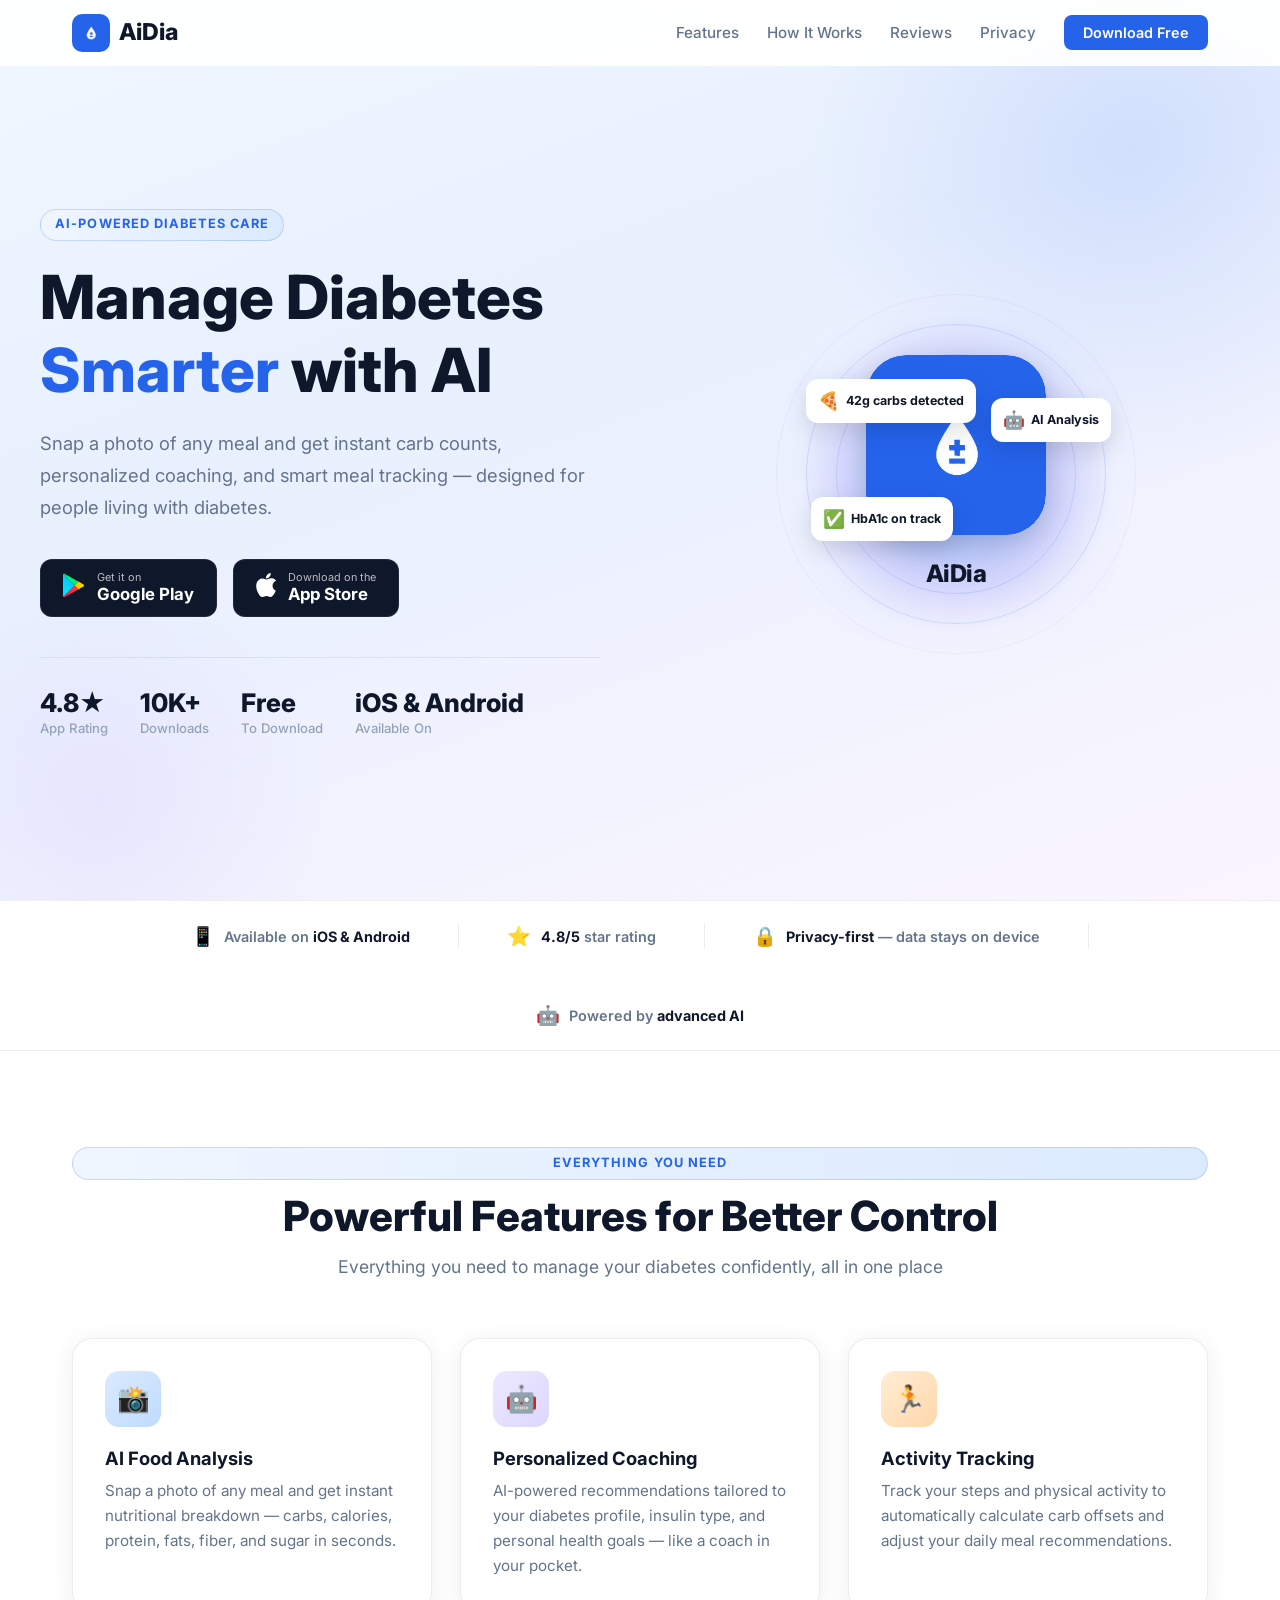
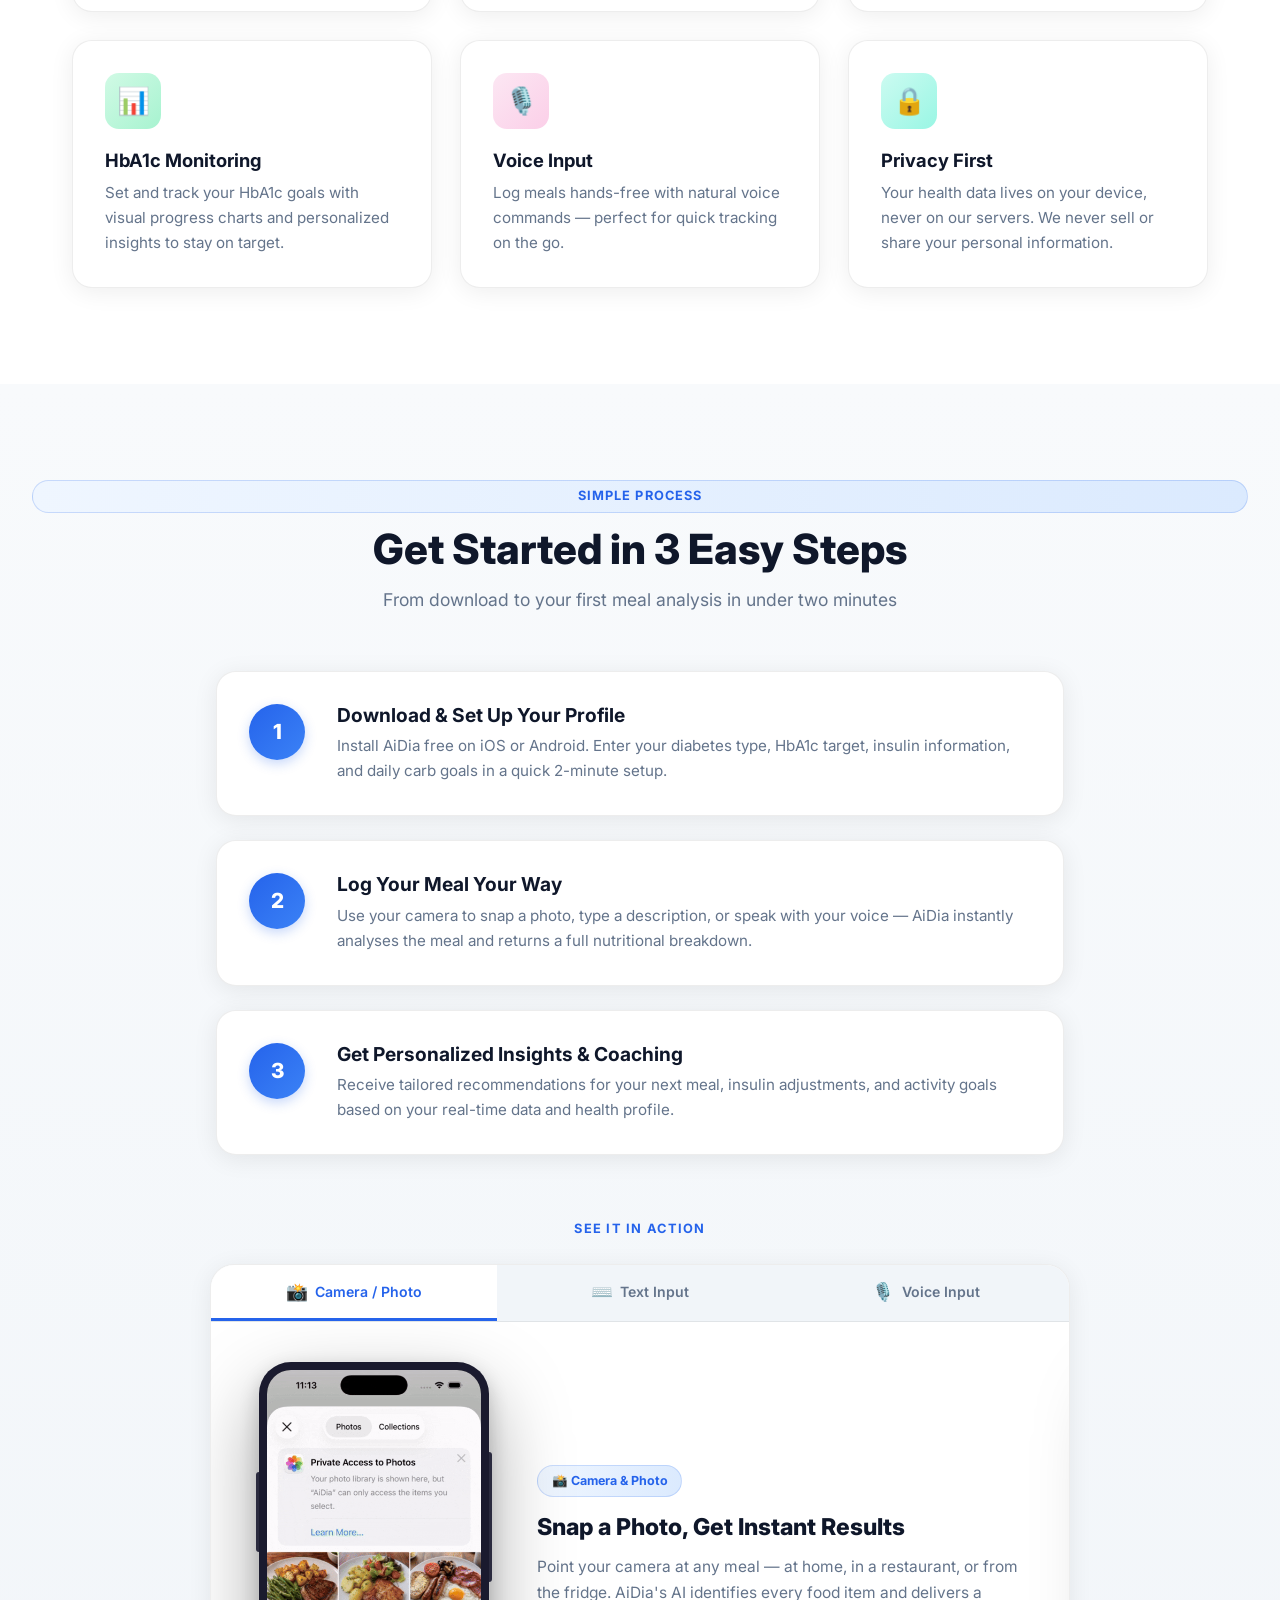
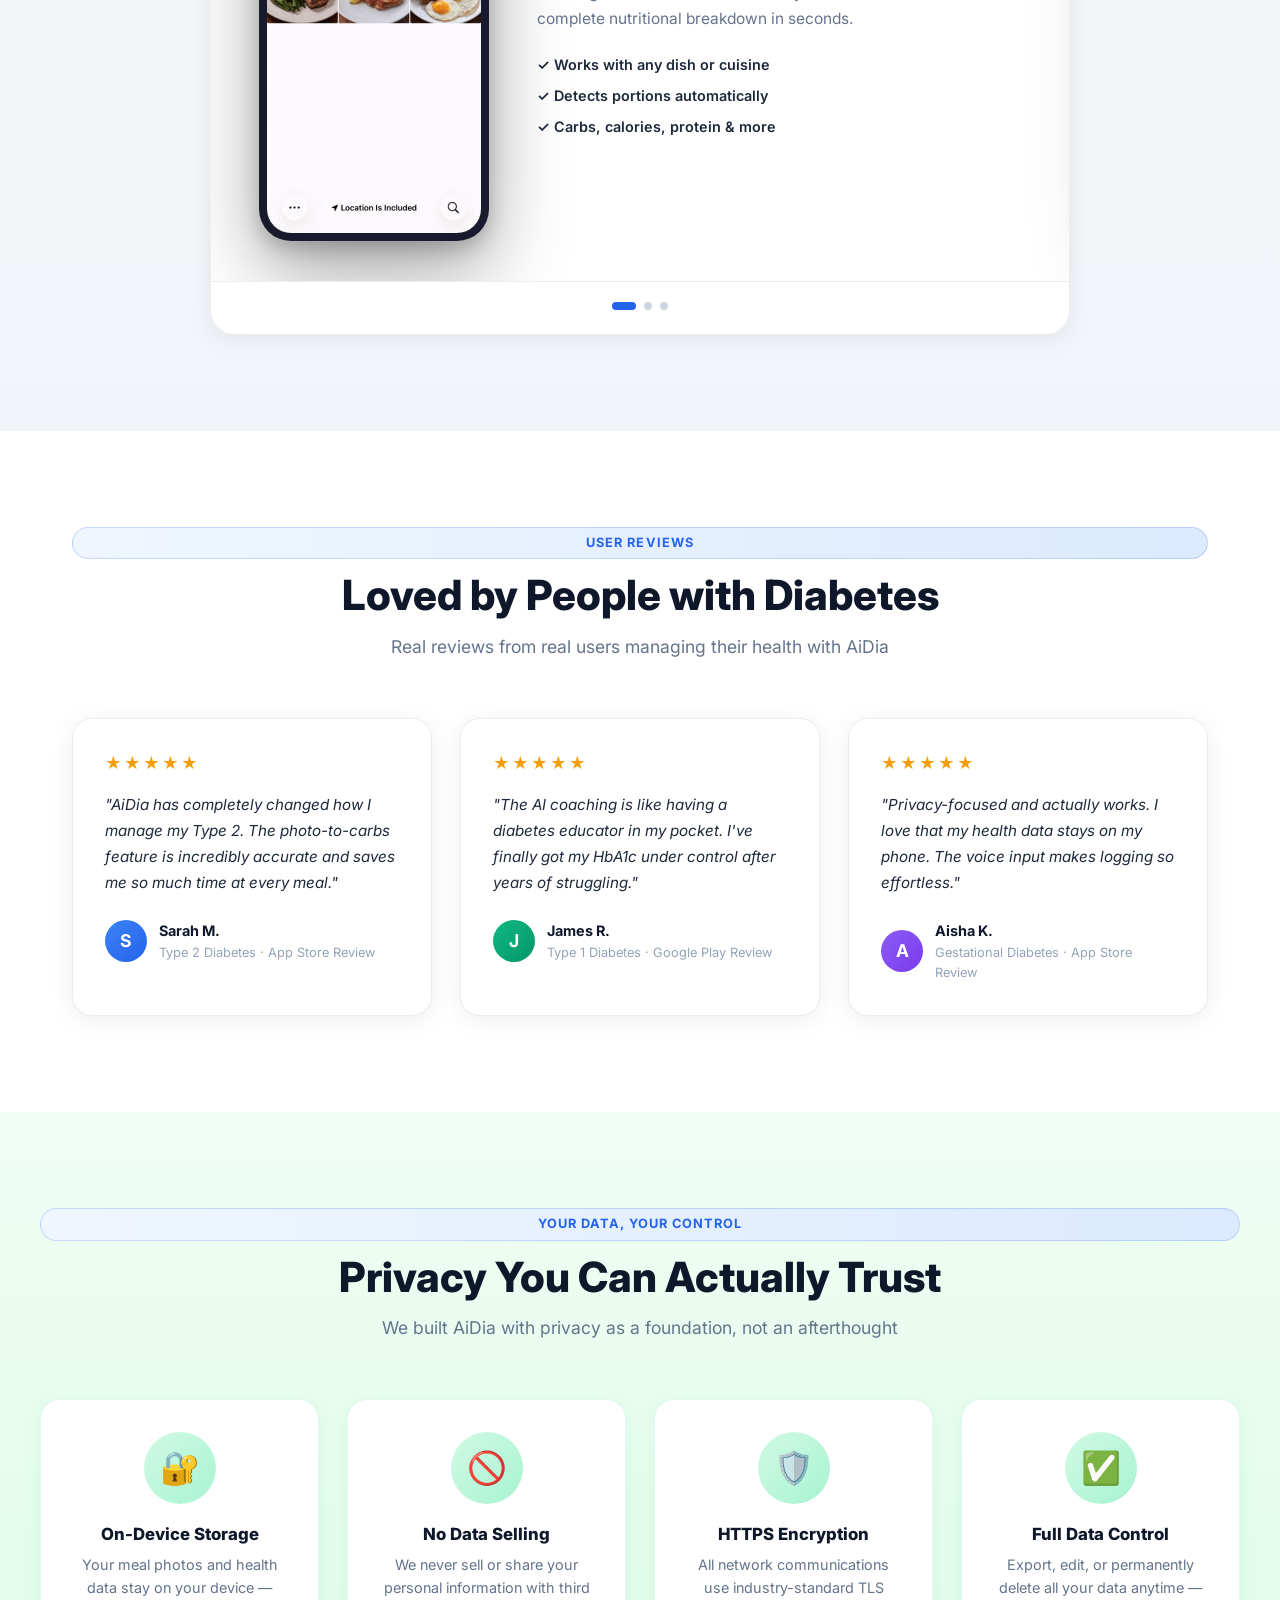
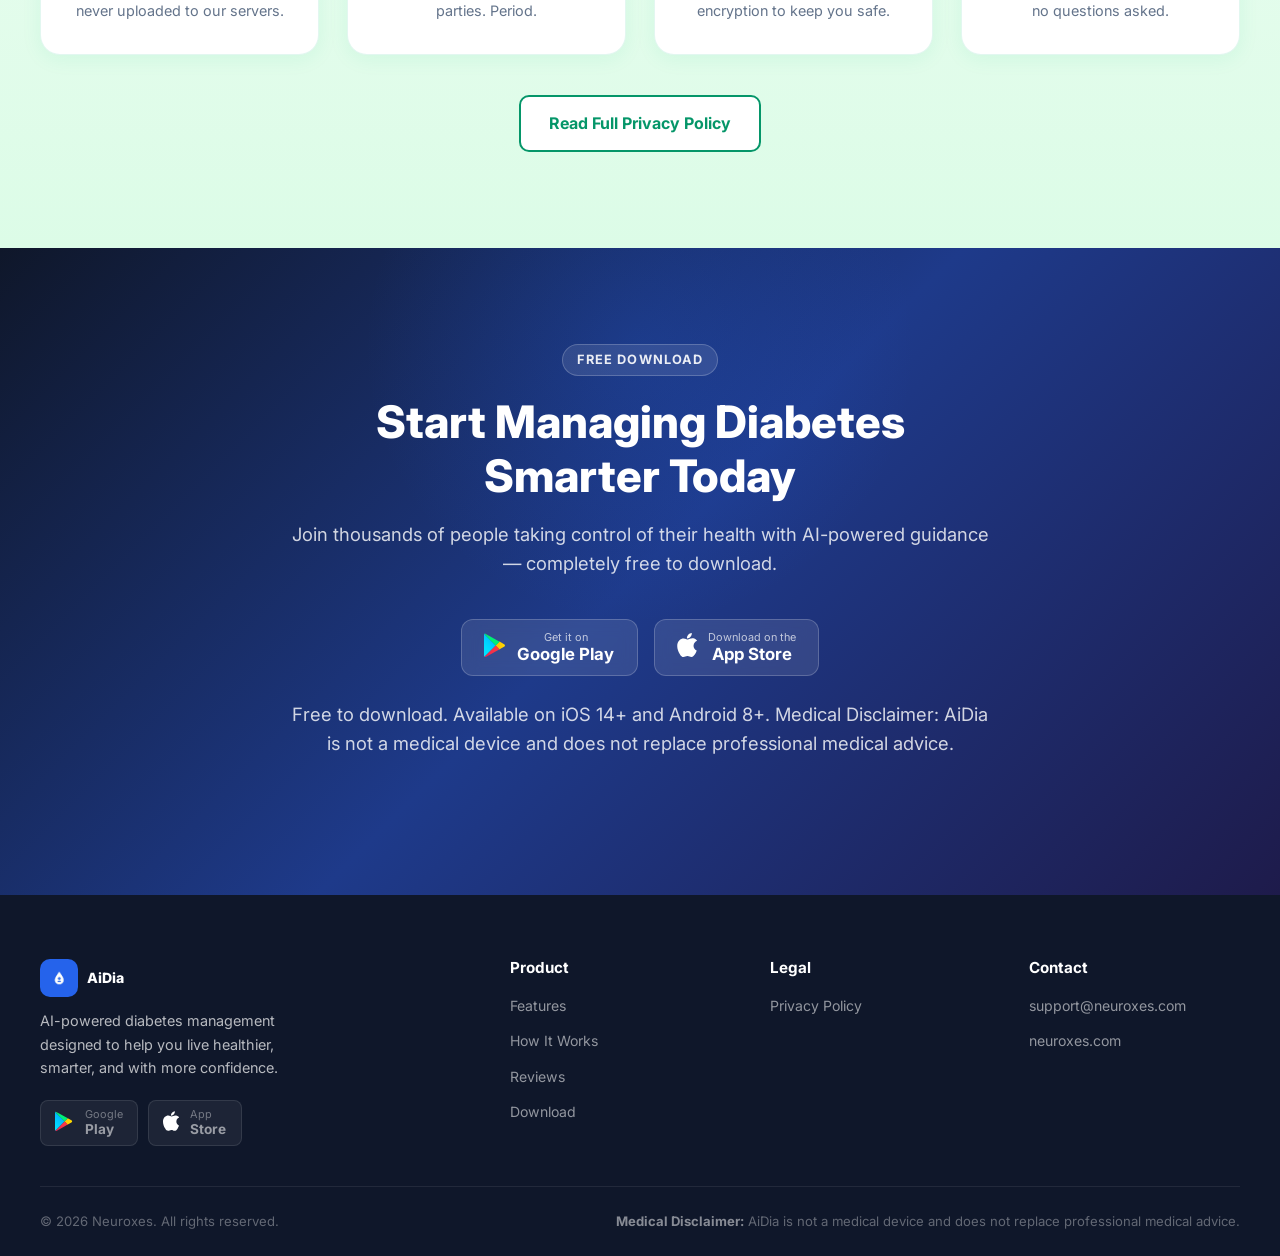
==== commit 9bdb11df: "account deletion page and references removed" ====
--- a/index.html
+++ b/index.html
@@ -476,7 +476,6 @@
                 <h4>Legal</h4>
                 <ul>
                     <li><a href="privacy-policy.html">Privacy Policy</a></li>
-                    <li><a href="deleteAccount/index.html">Delete Account</a></li>
                 </ul>
             </div>
             <div class="footer-section">
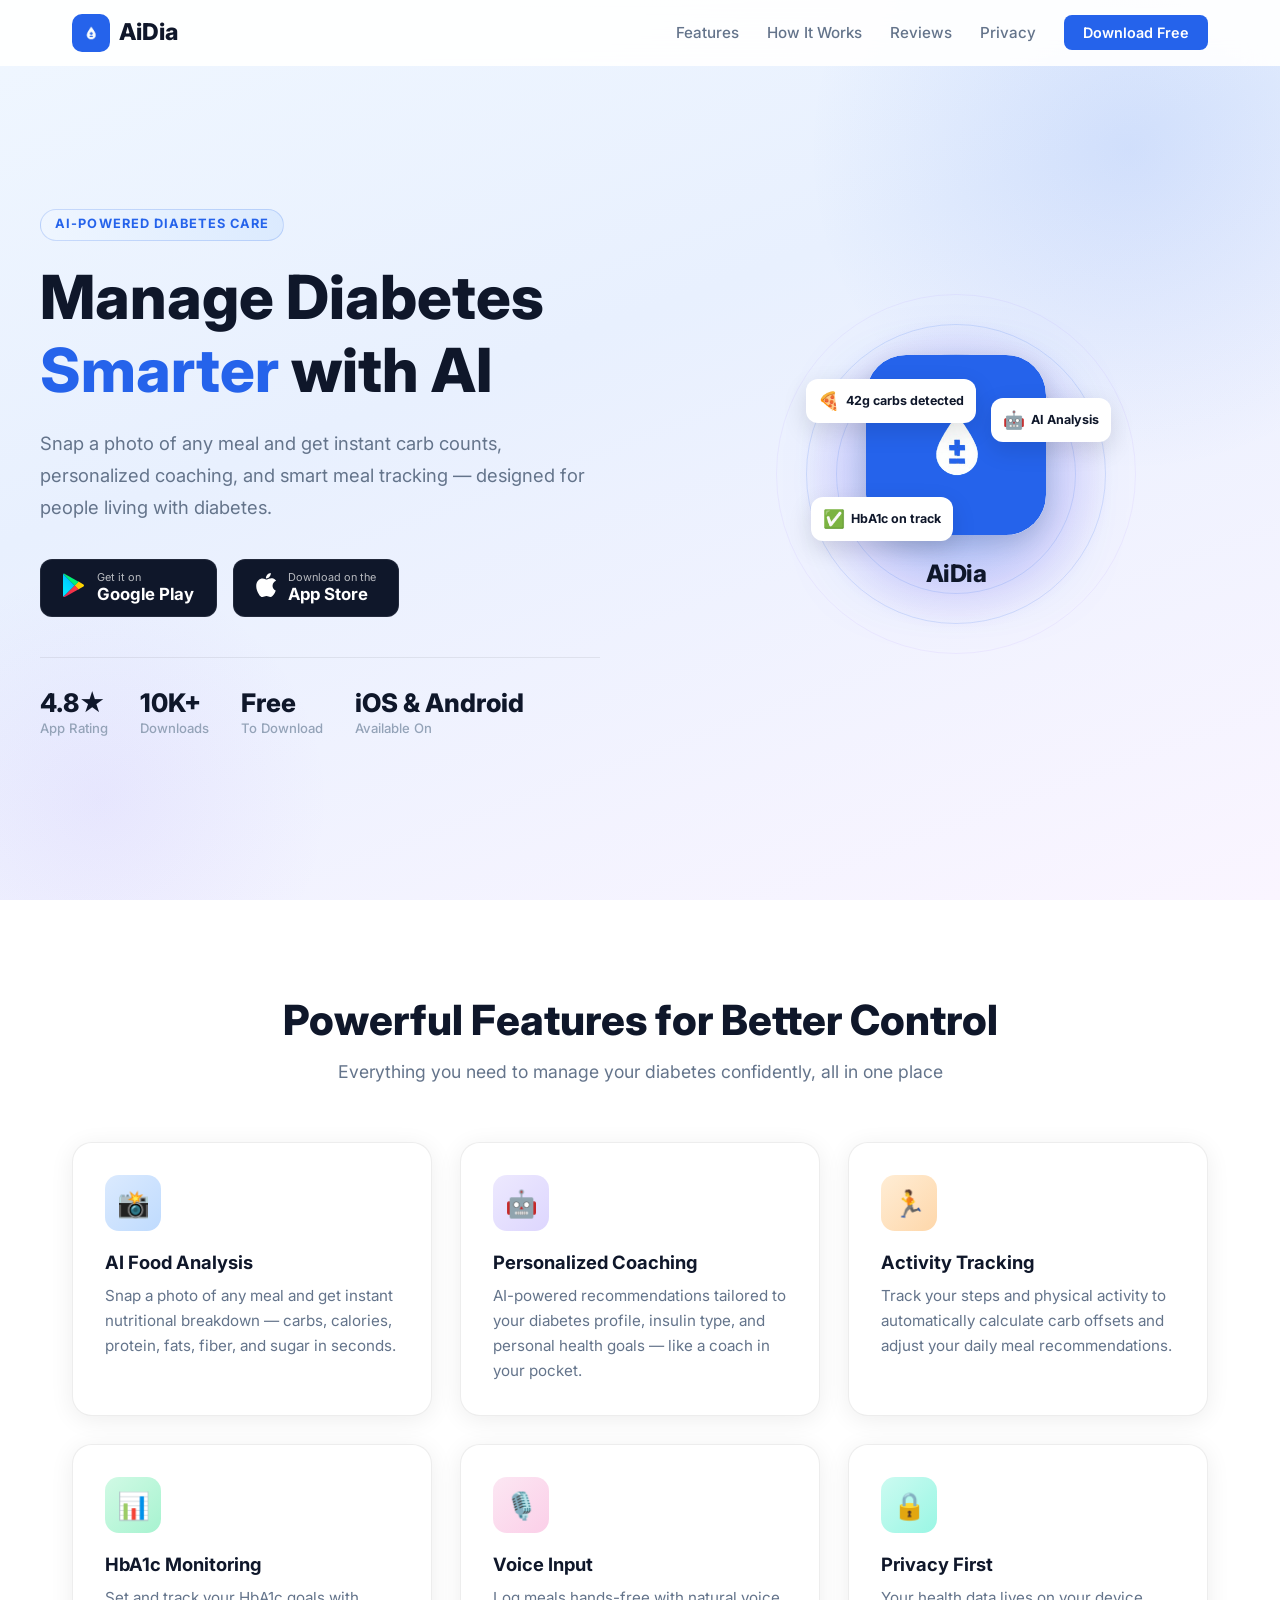
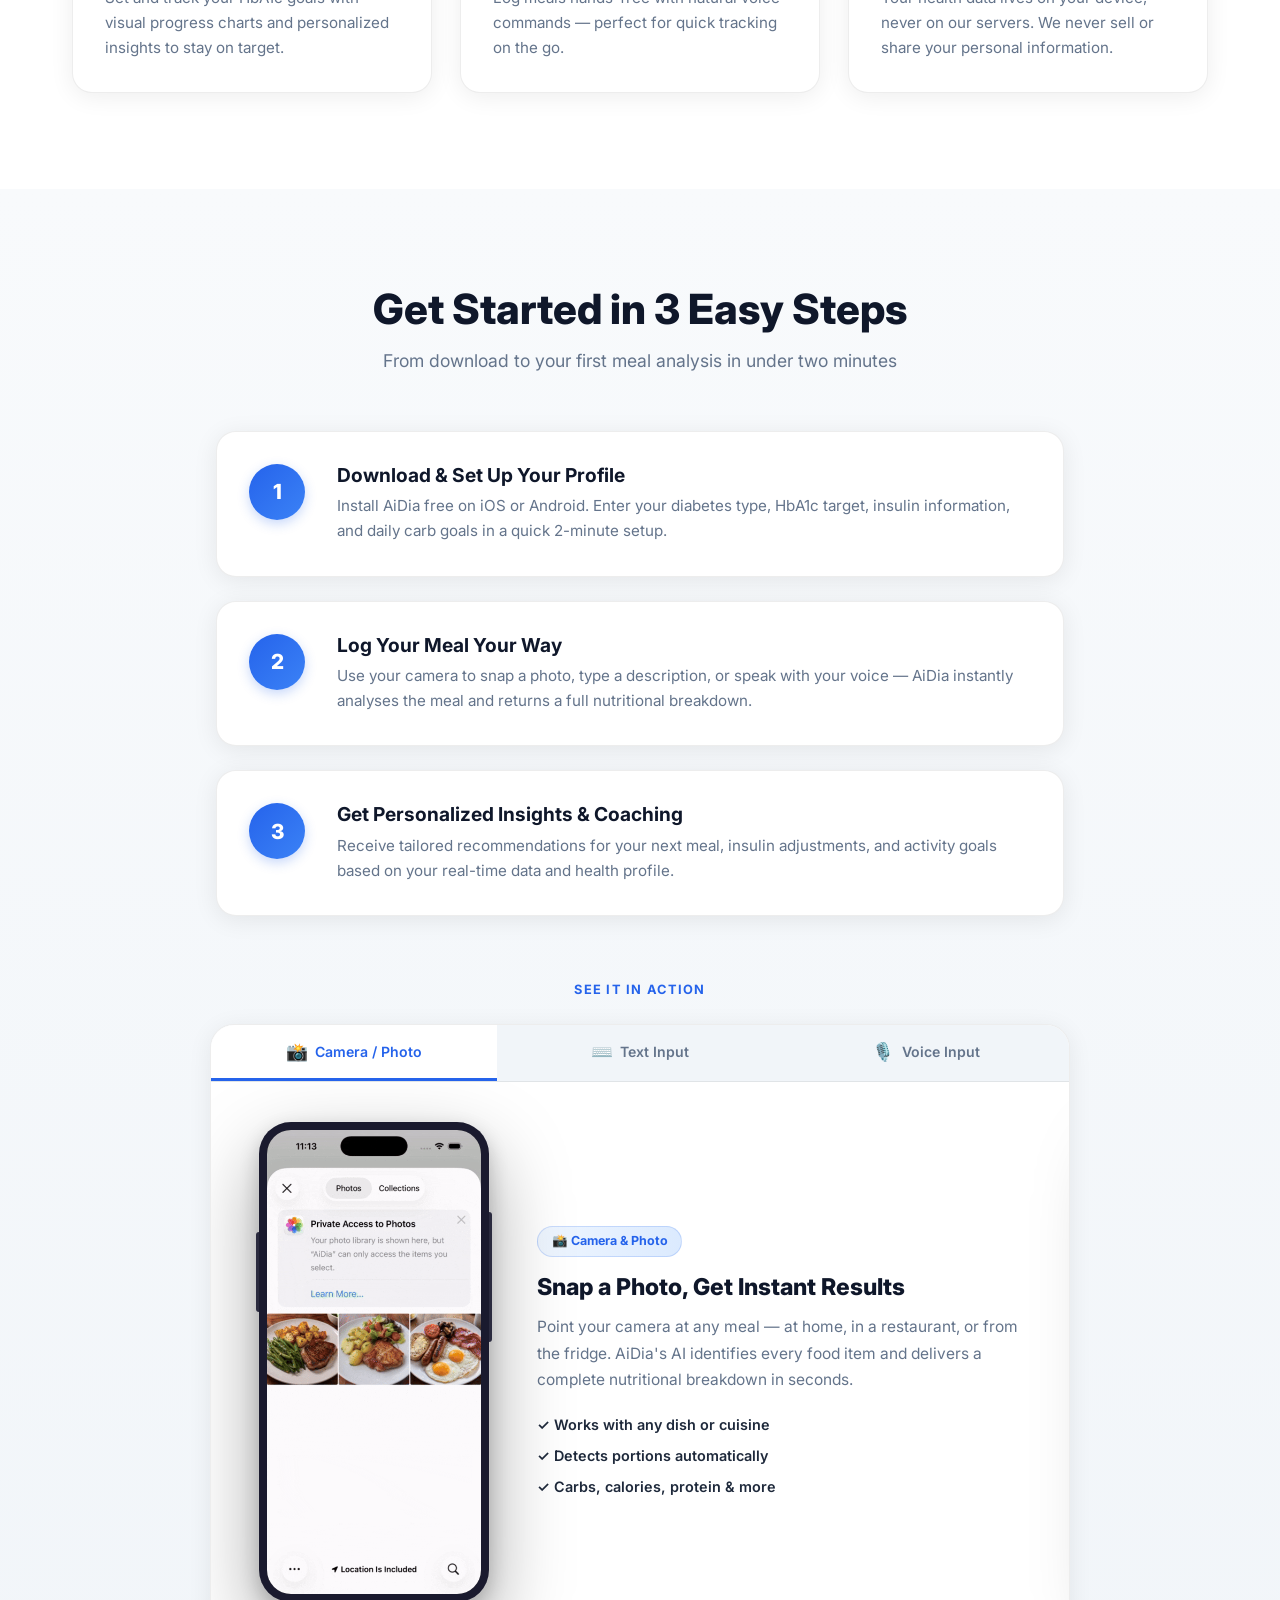
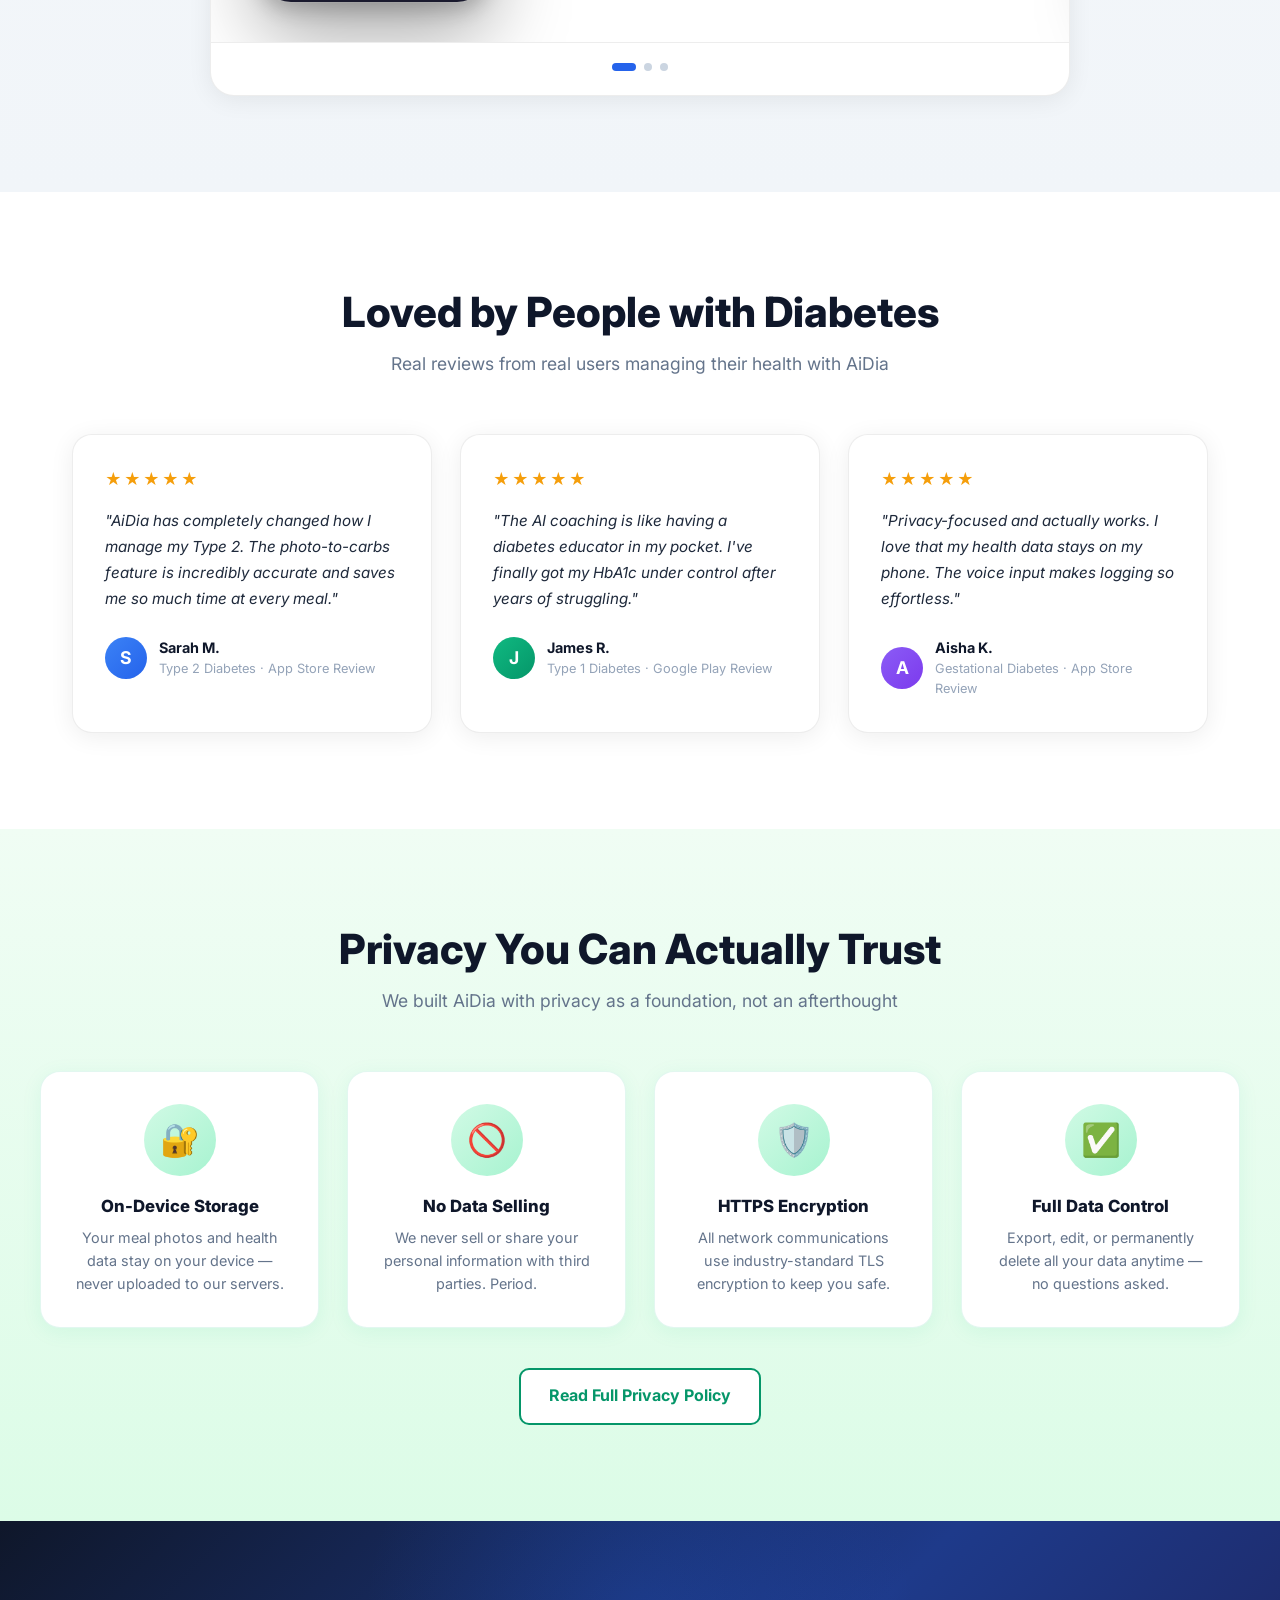
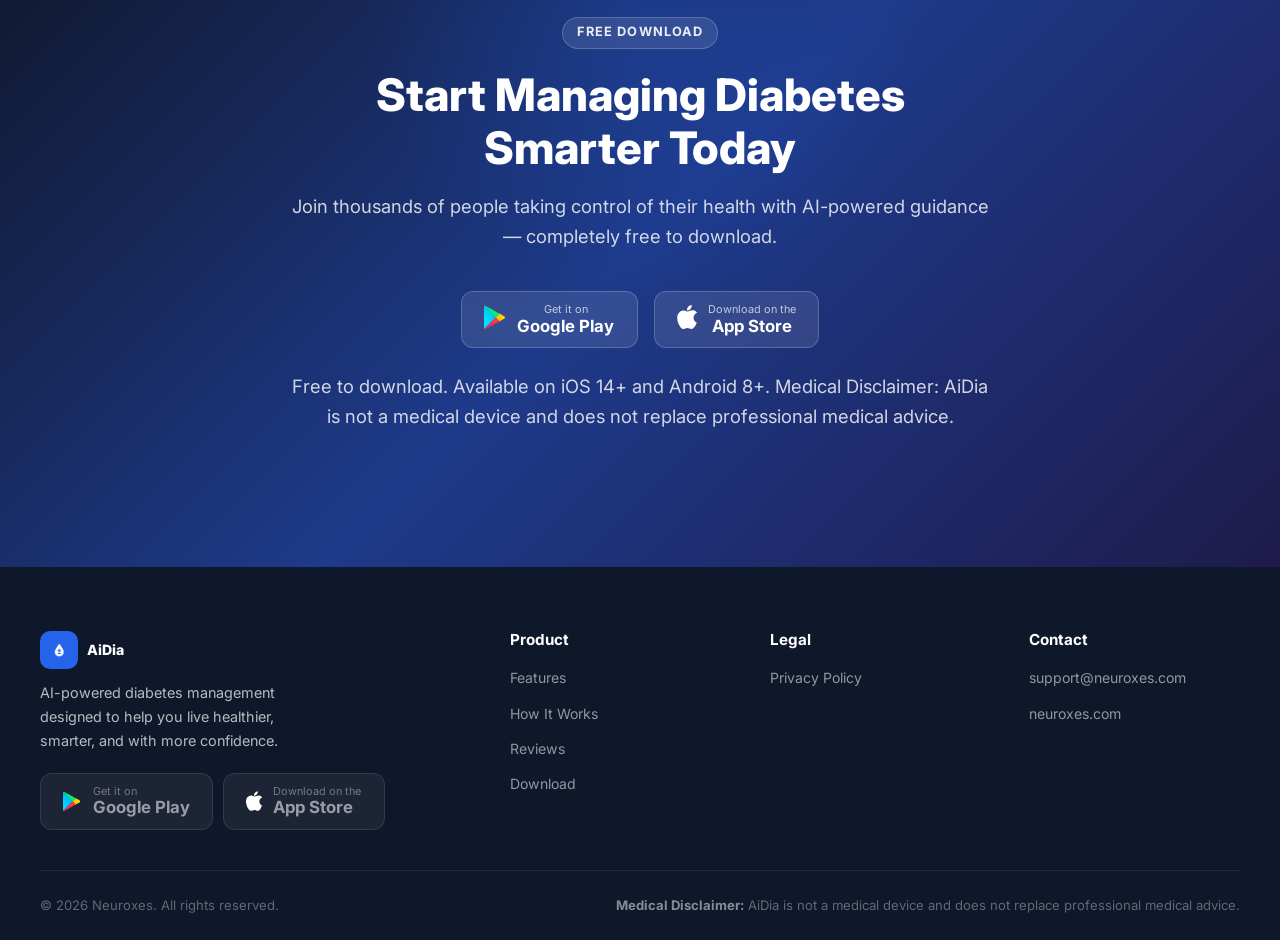
==== commit 5752d8bb: "social bar removed and footer store badges updated" ====
--- a/index.html
+++ b/index.html
@@ -121,34 +121,8 @@
         </div>
     </section>
 
-    <!-- ── Social Proof Bar ── -->
-    <div class="social-bar">
-        <div class="social-bar-inner">
-            <div class="social-item">
-                <span class="si-icon">📱</span>
-                <span>Available on <span class="si-val">iOS & Android</span></span>
-            </div>
-            <div class="social-divider"></div>
-            <div class="social-item">
-                <span class="si-icon">⭐</span>
-                <span><span class="si-val">4.8/5</span> star rating</span>
-            </div>
-            <div class="social-divider"></div>
-            <div class="social-item">
-                <span class="si-icon">🔒</span>
-                <span><span class="si-val">Privacy-first</span> — data stays on device</span>
-            </div>
-            <div class="social-divider"></div>
-            <div class="social-item">
-                <span class="si-icon">🤖</span>
-                <span>Powered by <span class="si-val">advanced AI</span></span>
-            </div>
-        </div>
-    </div>
-
     <!-- ── Features ── -->
     <section class="features" id="features">
-        <span class="badge-label" style="display:block;text-align:center;margin-bottom:0.75rem;">Everything You Need</span>
         <h2 class="section-title">Powerful Features for Better Control</h2>
         <p class="section-subtitle">Everything you need to manage your diabetes confidently, all in one place</p>
         <div class="features-grid">
@@ -187,7 +161,6 @@
 
     <!-- ── How It Works ── -->
     <section class="how-it-works" id="how-it-works">
-        <span class="badge-label" style="display:block;text-align:center;margin-bottom:0.75rem;">Simple Process</span>
         <h2 class="section-title">Get Started in 3 Easy Steps</h2>
         <p class="section-subtitle">From download to your first meal analysis in under two minutes</p>
         <div class="steps-inner">
@@ -303,7 +276,6 @@
 
     <!-- ── Testimonials ── -->
     <section class="testimonials" id="reviews">
-        <span class="badge-label" style="display:block;text-align:center;margin-bottom:0.75rem;">User Reviews</span>
         <h2 class="section-title">Loved by People with Diabetes</h2>
         <p class="section-subtitle">Real reviews from real users managing their health with AiDia</p>
         <div class="testimonials-grid">
@@ -346,7 +318,6 @@
     <!-- ── Privacy ── -->
     <section class="privacy" id="privacy">
         <div class="privacy-inner">
-            <span class="badge-label" style="display:block;text-align:center;margin-bottom:0.75rem;">Your Data, Your Control</span>
             <h2 class="section-title">Privacy You Can Actually Trust</h2>
             <p class="section-subtitle">We built AiDia with privacy as a foundation, not an afterthought</p>
             <div class="privacy-grid">
@@ -425,7 +396,7 @@
         <div class="footer-content">
             <div class="footer-brand footer-section">
                 <a href="#" class="logo">
-                    <div class="logo-icon"><img src="logo.png" alt="AiDia" width="32" height="32"></div>
+                    <div class="logo-icon"><img src="logo.png" alt="AiDia" width="48" height="48"></div>
     AiDia
                 </a>
                 <p>AI-powered diabetes management designed to help you live healthier, smarter, and with more confidence.</p>
@@ -446,8 +417,8 @@
                             </svg>
                         </span>
                         <span class="badge-text">
-                            <span class="badge-sub">Google</span>
-                            <span class="badge-name">Play</span>
+                            <span class="badge-sub">Get it on</span>
+                            <span class="badge-name">Google Play</span>
                         </span>
                     </a>
                     <a href="https://apps.apple.com/app/id6761293667" class="store-badge">
@@ -457,8 +428,8 @@
                             </svg>
                         </span>
                         <span class="badge-text">
-                            <span class="badge-sub">App</span>
-                            <span class="badge-name">Store</span>
+                            <span class="badge-sub">Download on the</span>
+                            <span class="badge-name">App Store</span>
                         </span>
                     </a>
                 </div>
--- a/styles.css
+++ b/styles.css
@@ -798,14 +798,14 @@
     margin-top: 1.25rem;
 }
 .footer-stores .store-badge {
-    padding: 0.5rem 0.9rem;
+    padding: 0.75rem 1.4rem;
     background: rgba(255,255,255,0.06);
     border: 1px solid rgba(255,255,255,0.1);
-    border-radius: 8px;
+    border-radius: 12px;
     font-size: 0.8rem;
 }
-.footer-stores .store-badge .badge-name { font-size: 0.85rem; }
-.footer-stores .store-badge .badge-icon { font-size: 1.3rem; }
+.footer-stores .store-badge .badge-name { font-size: 1.05rem; }
+.footer-stores .store-badge .badge-icon { font-size: 1.8rem; }
 .footer-stores .store-badge:hover { background: rgba(255,255,255,0.12); color: white; }
 .footer-section h4 { color: white; font-size: 0.95rem; font-weight: 700; margin-bottom: 1rem; }
 .footer-section ul { list-style: none; }
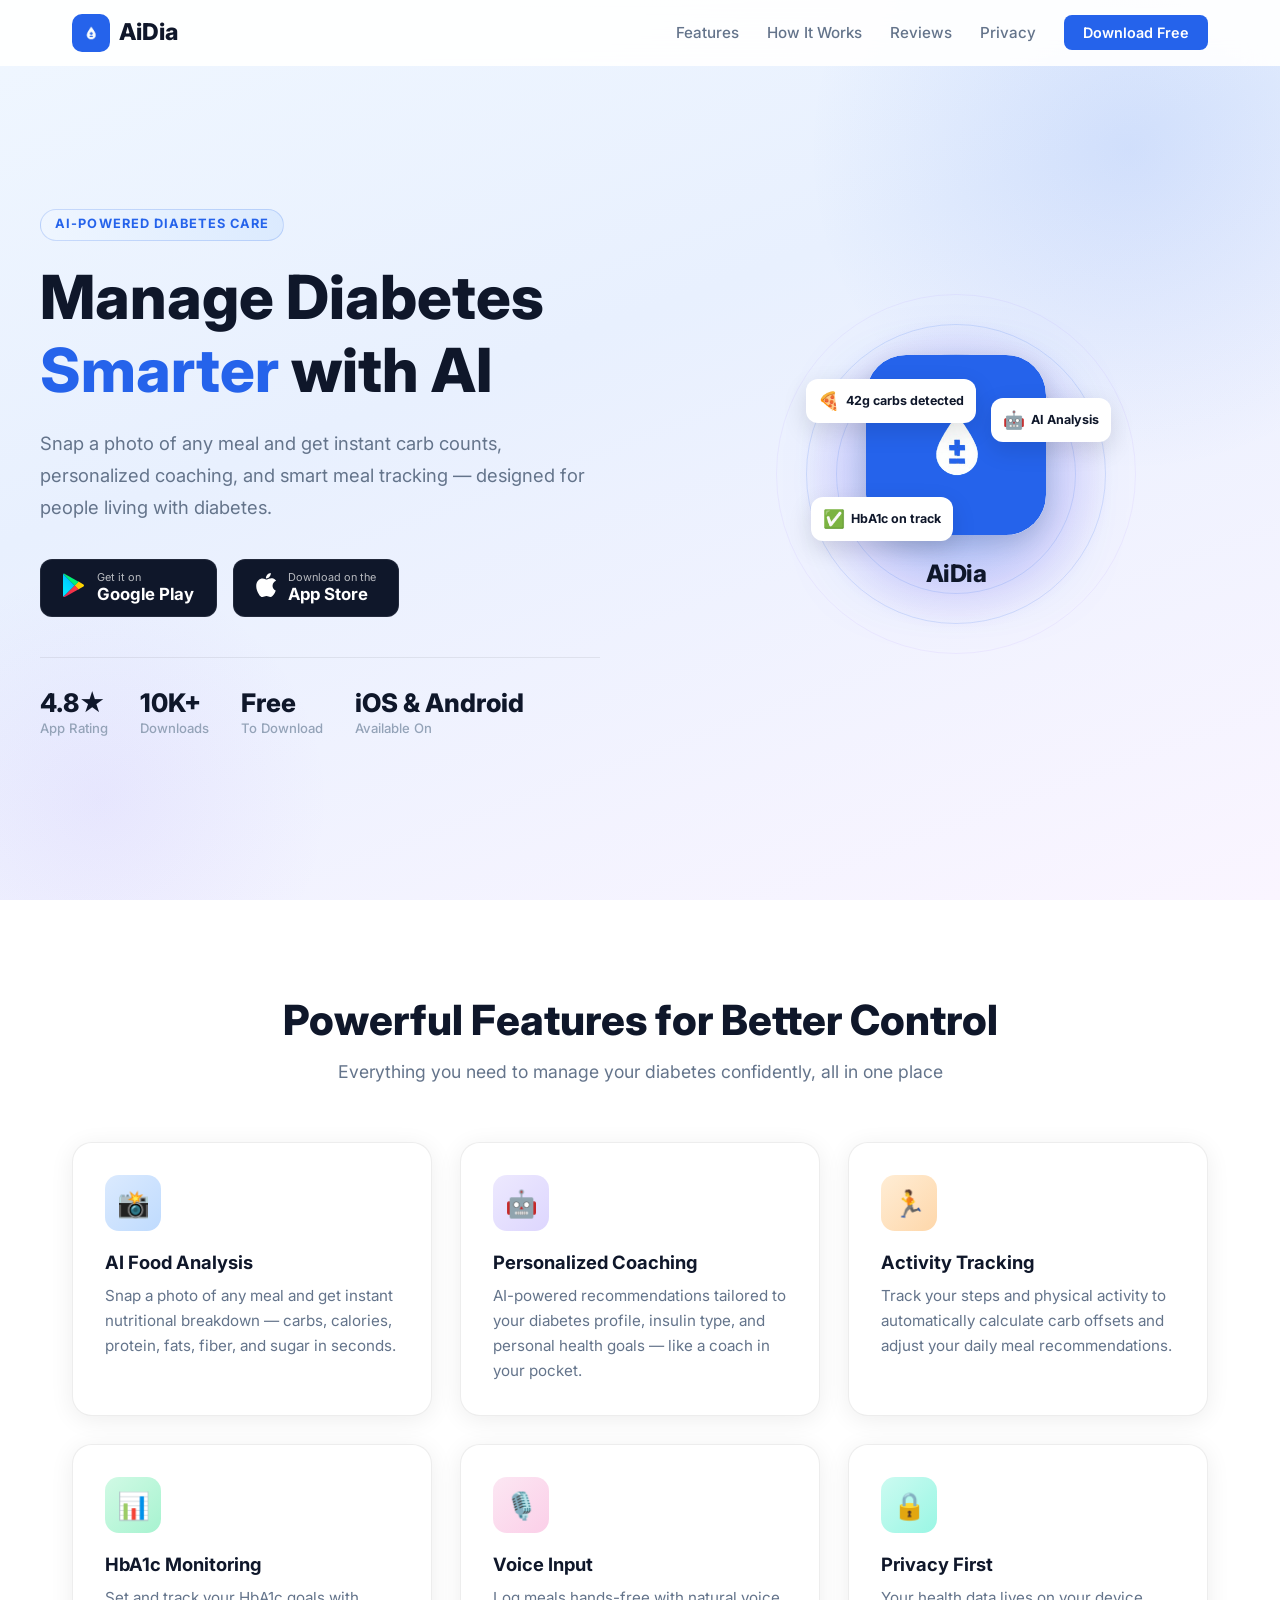
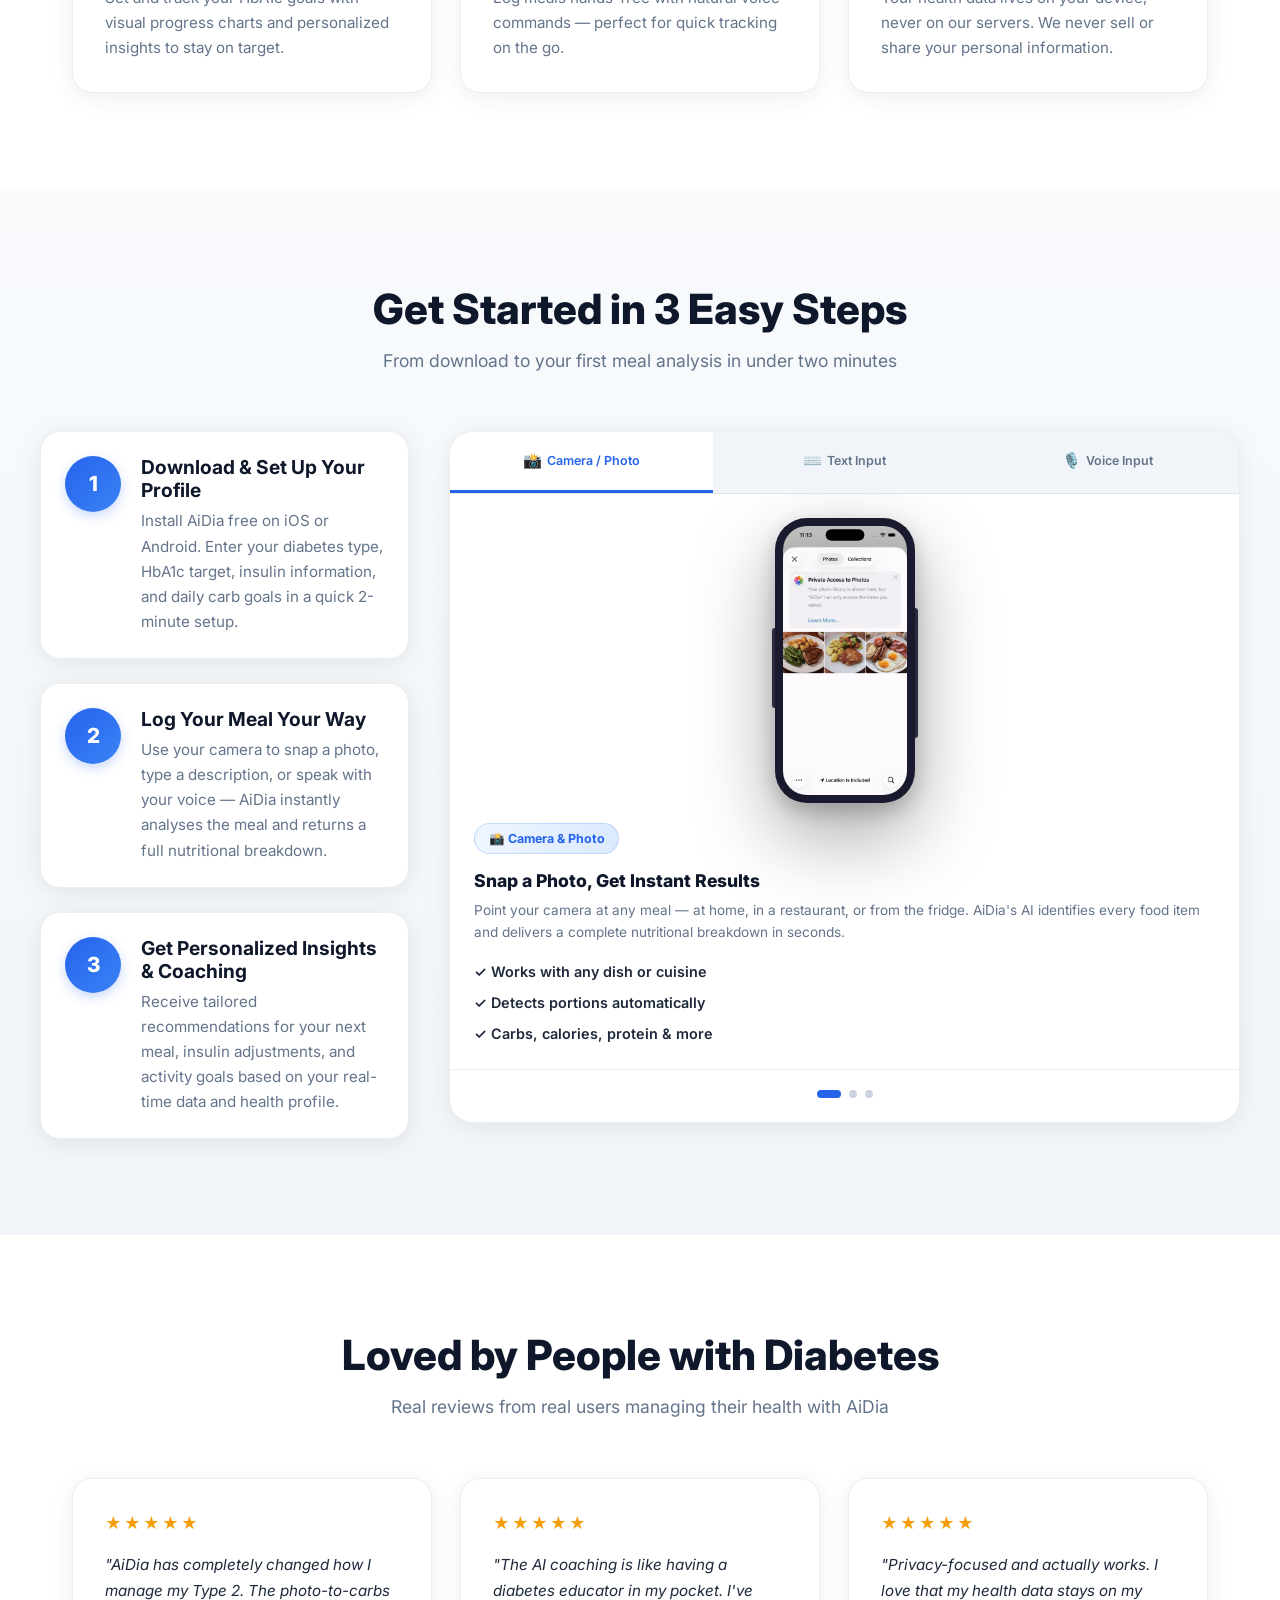
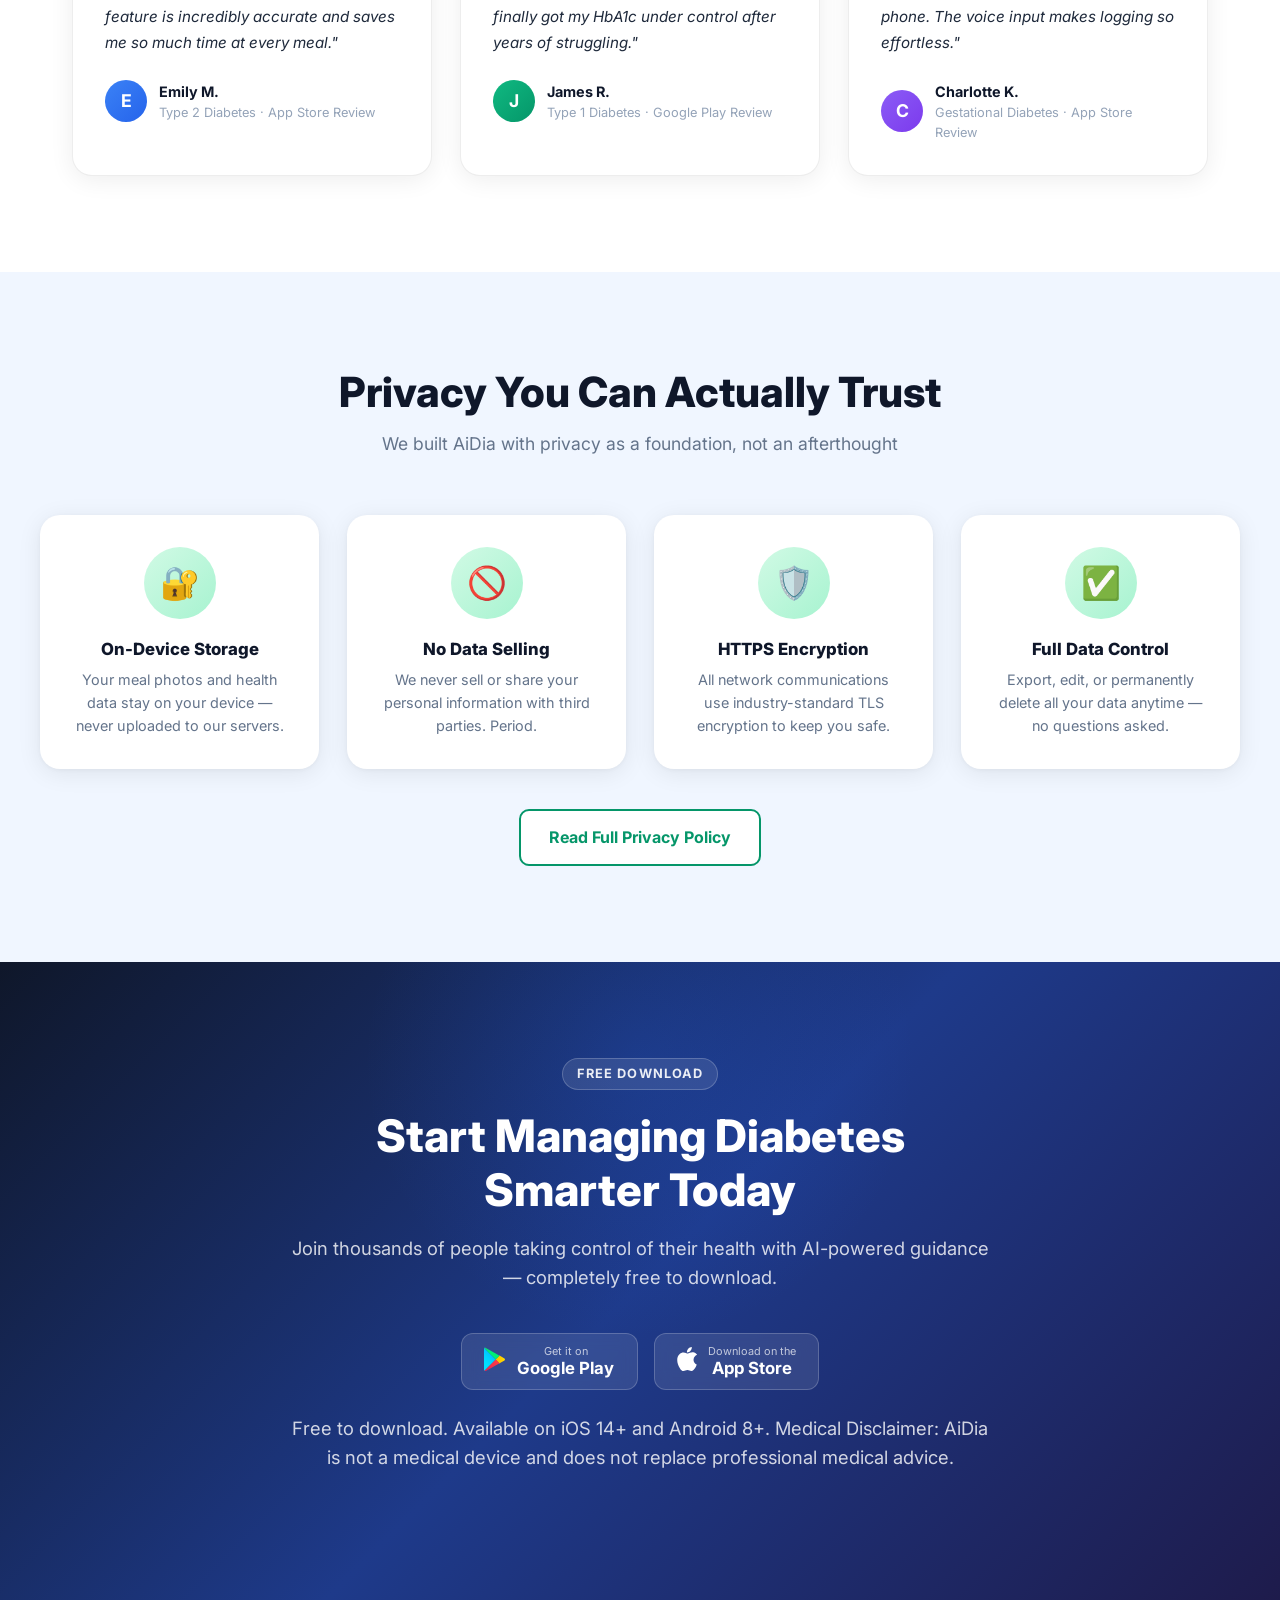
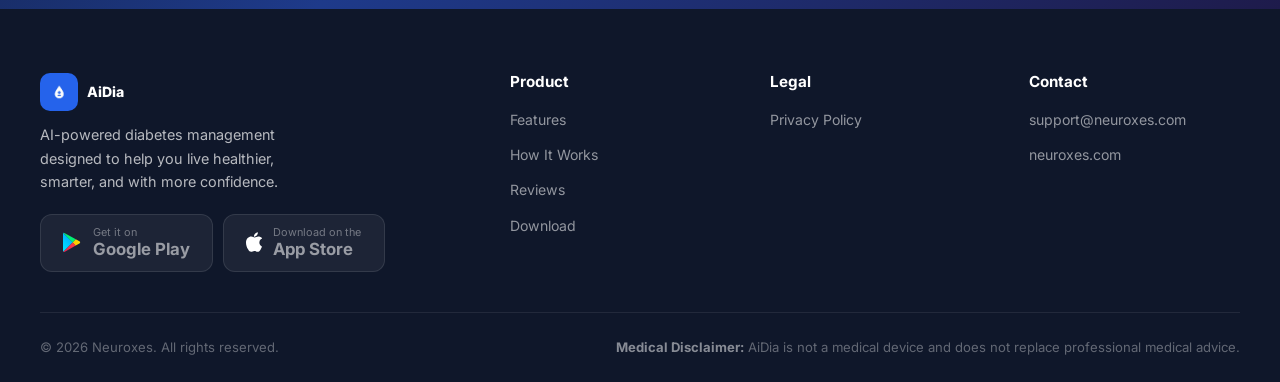
==== commit 52ffda8b: "how it works section redesigned and privacy styles updated" ====
--- a/index.html
+++ b/index.html
@@ -163,33 +163,33 @@
     <section class="how-it-works" id="how-it-works">
         <h2 class="section-title">Get Started in 3 Easy Steps</h2>
         <p class="section-subtitle">From download to your first meal analysis in under two minutes</p>
-        <div class="steps-inner">
-            <div class="step-card">
-                <div class="step-number">1</div>
-                <div class="step-content">
-                    <h3>Download & Set Up Your Profile</h3>
-                    <p>Install AiDia free on iOS or Android. Enter your diabetes type, HbA1c target, insulin information, and daily carb goals in a quick 2-minute setup.</p>
-                </div>
-            </div>
-            <div class="step-card">
-                <div class="step-number">2</div>
-                <div class="step-content">
-                    <h3>Log Your Meal Your Way</h3>
-                    <p>Use your camera to snap a photo, type a description, or speak with your voice — AiDia instantly analyses the meal and returns a full nutritional breakdown.</p>
-                </div>
-            </div>
-            <div class="step-card">
-                <div class="step-number">3</div>
-                <div class="step-content">
-                    <h3>Get Personalized Insights & Coaching</h3>
-                    <p>Receive tailored recommendations for your next meal, insulin adjustments, and activity goals based on your real-time data and health profile.</p>
-                </div>
-            </div>
-        </div>
-
-        <!-- GIF Slider -->
-        <div class="hiw-slider-outer reveal">
-            <p class="hiw-slider-label">See it in action</p>
+        <div class="hiw-layout">
+            <div class="steps-inner">
+                <div class="step-card">
+                    <div class="step-number">1</div>
+                    <div class="step-content">
+                        <h3>Download & Set Up Your Profile</h3>
+                        <p>Install AiDia free on iOS or Android. Enter your diabetes type, HbA1c target, insulin information, and daily carb goals in a quick 2-minute setup.</p>
+                    </div>
+                </div>
+                <div class="step-card">
+                    <div class="step-number">2</div>
+                    <div class="step-content">
+                        <h3>Log Your Meal Your Way</h3>
+                        <p>Use your camera to snap a photo, type a description, or speak with your voice — AiDia instantly analyses the meal and returns a full nutritional breakdown.</p>
+                    </div>
+                </div>
+                <div class="step-card">
+                    <div class="step-number">3</div>
+                    <div class="step-content">
+                        <h3>Get Personalized Insights & Coaching</h3>
+                        <p>Receive tailored recommendations for your next meal, insulin adjustments, and activity goals based on your real-time data and health profile.</p>
+                    </div>
+                </div>
+            </div>
+
+            <!-- GIF Slider -->
+            <div class="hiw-slider-outer reveal">
             <div class="hiw-slider-wrap">
                 <!-- Tab pills -->
                 <div class="hiw-tabs" id="hiwTabs">
@@ -271,7 +271,8 @@
                     <button class="hiw-dot" data-index="2" aria-label="Voice logging"></button>
                 </div>
             </div>
-        </div>
+            </div><!-- /hiw-slider-outer -->
+        </div><!-- /hiw-layout -->
     </section>
 
     <!-- ── Testimonials ── -->
@@ -283,9 +284,9 @@
                 <div class="stars">★★★★★</div>
                 <blockquote>"AiDia has completely changed how I manage my Type 2. The photo-to-carbs feature is incredibly accurate and saves me so much time at every meal."</blockquote>
                 <div class="reviewer">
-                    <div class="reviewer-avatar av-blue">S</div>
+                    <div class="reviewer-avatar av-blue">E</div>
                     <div class="reviewer-info">
-                        <div class="name">Sarah M.</div>
+                        <div class="name">Emily M.</div>
                         <div class="role">Type 2 Diabetes · App Store Review</div>
                     </div>
                 </div>
@@ -305,9 +306,9 @@
                 <div class="stars">★★★★★</div>
                 <blockquote>"Privacy-focused and actually works. I love that my health data stays on my phone. The voice input makes logging so effortless."</blockquote>
                 <div class="reviewer">
-                    <div class="reviewer-avatar av-purple">A</div>
+                    <div class="reviewer-avatar av-purple">C</div>
                     <div class="reviewer-info">
-                        <div class="name">Aisha K.</div>
+                        <div class="name">Charlotte K.</div>
                         <div class="role">Gestational Diabetes · App Store Review</div>
                     </div>
                 </div>
--- a/styles.css
+++ b/styles.css
@@ -501,8 +501,6 @@
 
 /* outer wrapper */
 .hiw-slider-wrap {
-    max-width: 860px;
-    margin: 0 auto;
 }
 
 /* sliding track */
@@ -696,7 +694,7 @@
 
 /* ── Privacy ─────────────────────────────────────── */
 .privacy {
-    background: linear-gradient(180deg, #f0fdf4 0%, #dcfce7 100%);
+    background: #f0f6ff;
     padding: 6rem 2rem;
 }
 .privacy-inner {
@@ -710,15 +708,15 @@
     margin-top: 1rem;
 }
 .privacy-card {
-    background: white;
+    background: #ffffff;
     border-radius: 20px;
     padding: 2rem;
     text-align: center;
-    box-shadow: 0 4px 20px rgba(16,185,129,0.08);
-    border: 1px solid rgba(16,185,129,0.12);
+    box-shadow: 0 4px 24px rgba(0,0,0,0.08), 0 1px 4px rgba(0,0,0,0.04);
+    border: none;
     transition: all 0.3s;
 }
-.privacy-card:hover { transform: translateY(-6px); box-shadow: 0 12px 32px rgba(16,185,129,0.15); }
+.privacy-card:hover { transform: translateY(-6px); box-shadow: 0 12px 36px rgba(0,0,0,0.12), 0 2px 8px rgba(0,0,0,0.06); }
 .privacy-icon {
     width: 72px;
     height: 72px;
@@ -866,6 +864,7 @@
     .footer-bottom { flex-direction: column; text-align: center; }
     .step { flex-direction: column; gap: 1rem; }
     .step-card { flex-direction: column; gap: 1rem; }
+    .hiw-layout { grid-template-columns: 1fr; }
 }
 @media (max-width: 480px) {
     .footer-content { grid-template-columns: 1fr; }
@@ -873,19 +872,26 @@
 }
 
 /* ── How It Works Steps ──────────────────────────── */
-.steps-inner {
-    max-width: 880px;
+.hiw-layout {
+    max-width: 1200px;
     margin: 0 auto;
     display: grid;
+    grid-template-columns: 35fr 75fr;
+    gap: 2.5rem;
+    align-items: start;
+}
+.steps-inner {
+    display: grid;
     gap: 1.5rem;
-    padding: 0 1rem;
+    padding: 0;
+    min-width: 0;
 }
 .step-card {
     display: flex;
-    gap: 2rem;
+    gap: 1.25rem;
     align-items: flex-start;
     background: white;
-    padding: 2rem;
+    padding: 1.5rem;
     border-radius: 20px;
     box-shadow: 0 4px 24px rgba(0,0,0,0.08);
     border: 1px solid rgba(0,0,0,0.07);
@@ -914,9 +920,8 @@
 
 /* ── GIF Slider ──────────────────────────────────── */
 .hiw-slider-outer {
-    max-width: 1100px;
-    margin: 4rem auto 0;
-    padding: 0 1rem;
+    padding: 0;
+    min-width: 0;
 }
 .hiw-slider-label {
     text-align: center;
@@ -946,9 +951,9 @@
     display: flex;
     align-items: center;
     justify-content: center;
-    gap: 0.45rem;
-    padding: 1rem 0.5rem;
-    font-size: 0.88rem;
+    gap: 0.3rem;
+    padding: 1.2rem 0.4rem;
+    font-size: 0.78rem;
     font-weight: 600;
     color: var(--gray);
     background: none;
@@ -957,10 +962,13 @@
     border-bottom: 3px solid transparent;
     transition: all 0.2s;
     font-family: inherit;
+    text-align: center;
+    white-space: normal;
+    line-height: 1.3;
 }
 .hiw-tab:hover { color: var(--primary); background: rgba(37,99,235,0.04); }
 .hiw-tab.active { color: var(--primary); background: white; border-bottom-color: var(--primary); }
-.hiw-tab-icon { font-size: 1.1rem; }
+.hiw-tab-icon { font-size: 0.95rem; flex-shrink: 0; }
 
 /* Slides container */
 .hiw-slides-container { overflow: hidden; }
@@ -971,15 +979,16 @@
 .hiw-slide {
     min-width: 100%;
     display: flex;
-    gap: 3rem;
-    align-items: center;
-    padding: 2.5rem 3rem;
+    flex-direction: column;
+    gap: 1.25rem;
+    align-items: center;
+    padding: 1.5rem;
 }
 
 /* Phone frame */
 .hiw-phone-frame {
     flex-shrink: 0;
-    width: 230px;
+    width: 140px;
     background: #1a1a2e;
     border-radius: 32px;
     padding: 8px;
@@ -1031,7 +1040,7 @@
 }
 
 /* Slide info */
-.hiw-slide-info { flex: 1; }
+.hiw-slide-info { flex: 1; width: 100%; }
 .hiw-slide-badge {
     display: inline-block;
     background: linear-gradient(90deg, #eff6ff, #dbeafe);
@@ -1044,17 +1053,17 @@
     margin-bottom: 1rem;
 }
 .hiw-slide-info h3 {
-    font-size: 1.45rem;
+    font-size: 1.1rem;
     font-weight: 800;
-    margin-bottom: 0.75rem;
+    margin-bottom: 0.5rem;
     color: var(--dark);
     line-height: 1.25;
 }
 .hiw-slide-info p {
     color: var(--gray);
-    font-size: 0.97rem;
-    line-height: 1.7;
-    margin-bottom: 1.25rem;
+    font-size: 0.85rem;
+    line-height: 1.6;
+    margin-bottom: 1rem;
 }
 .hiw-points {
     list-style: none;
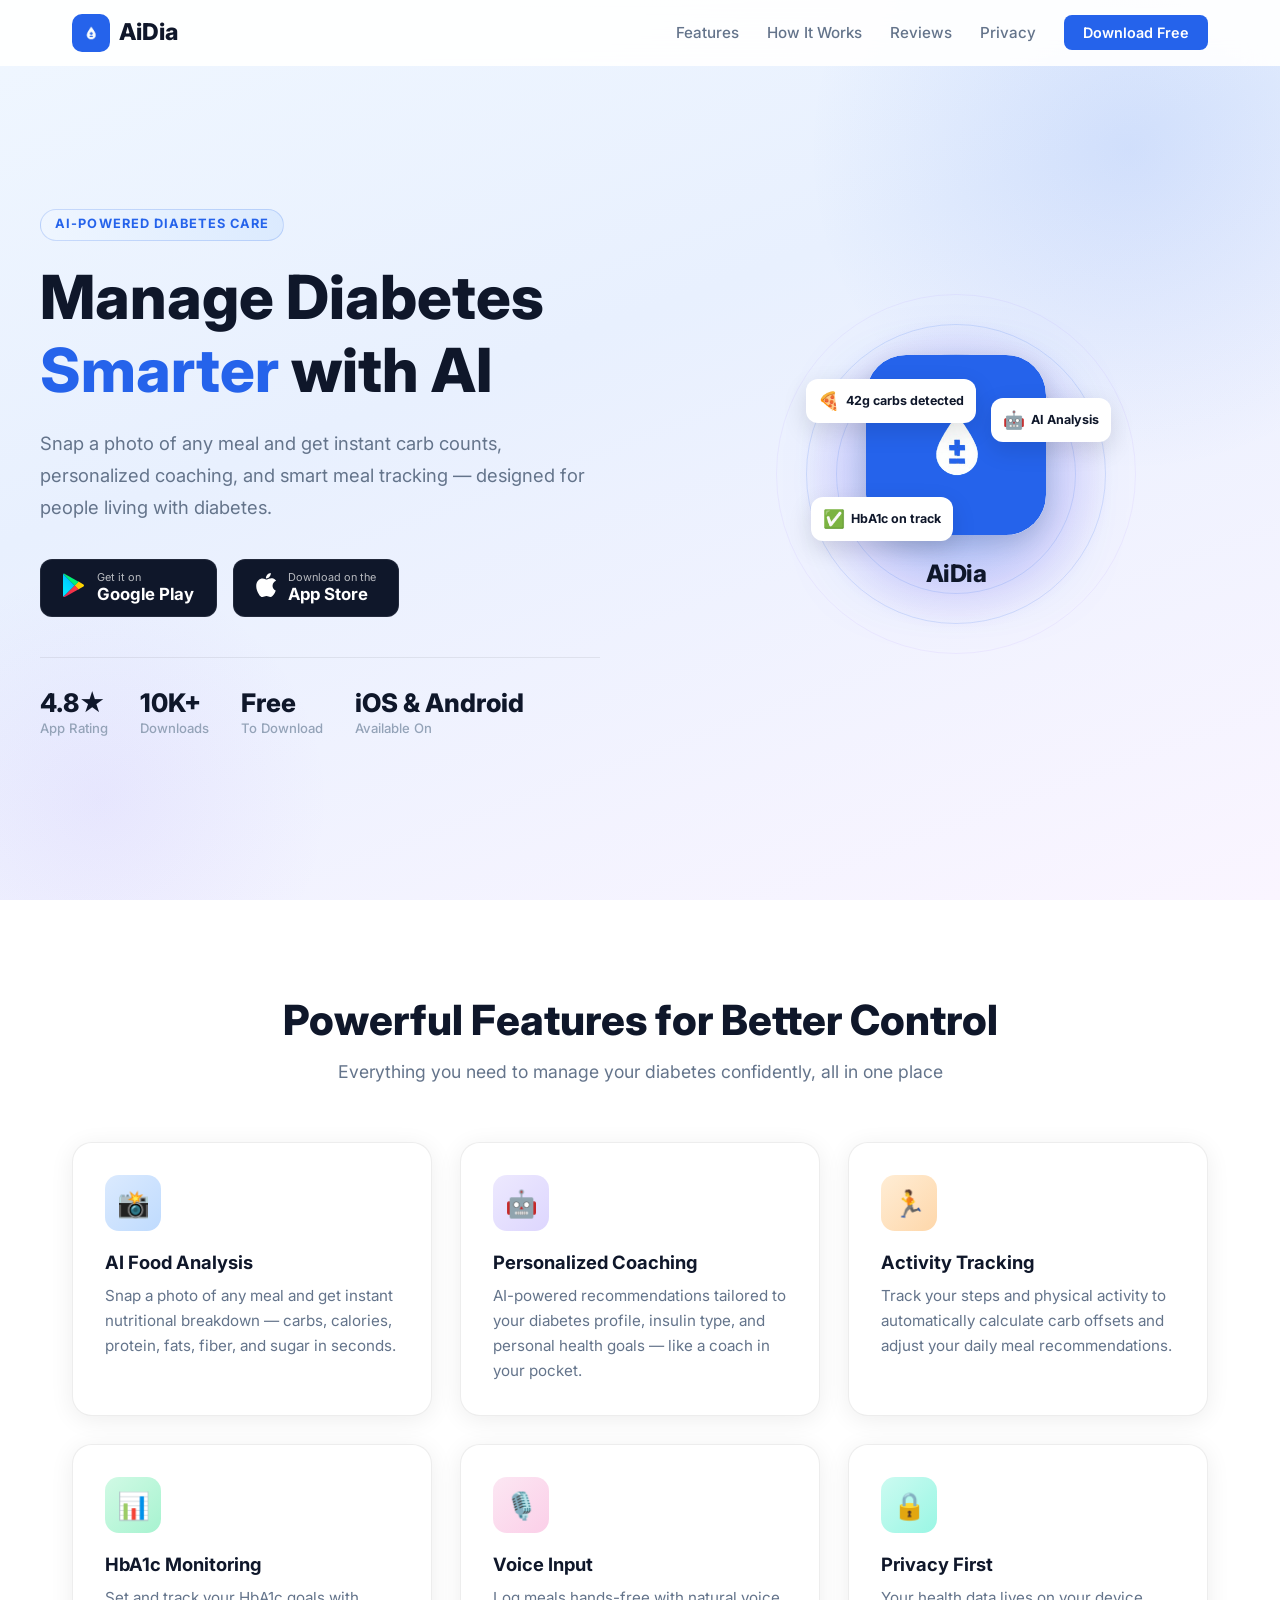
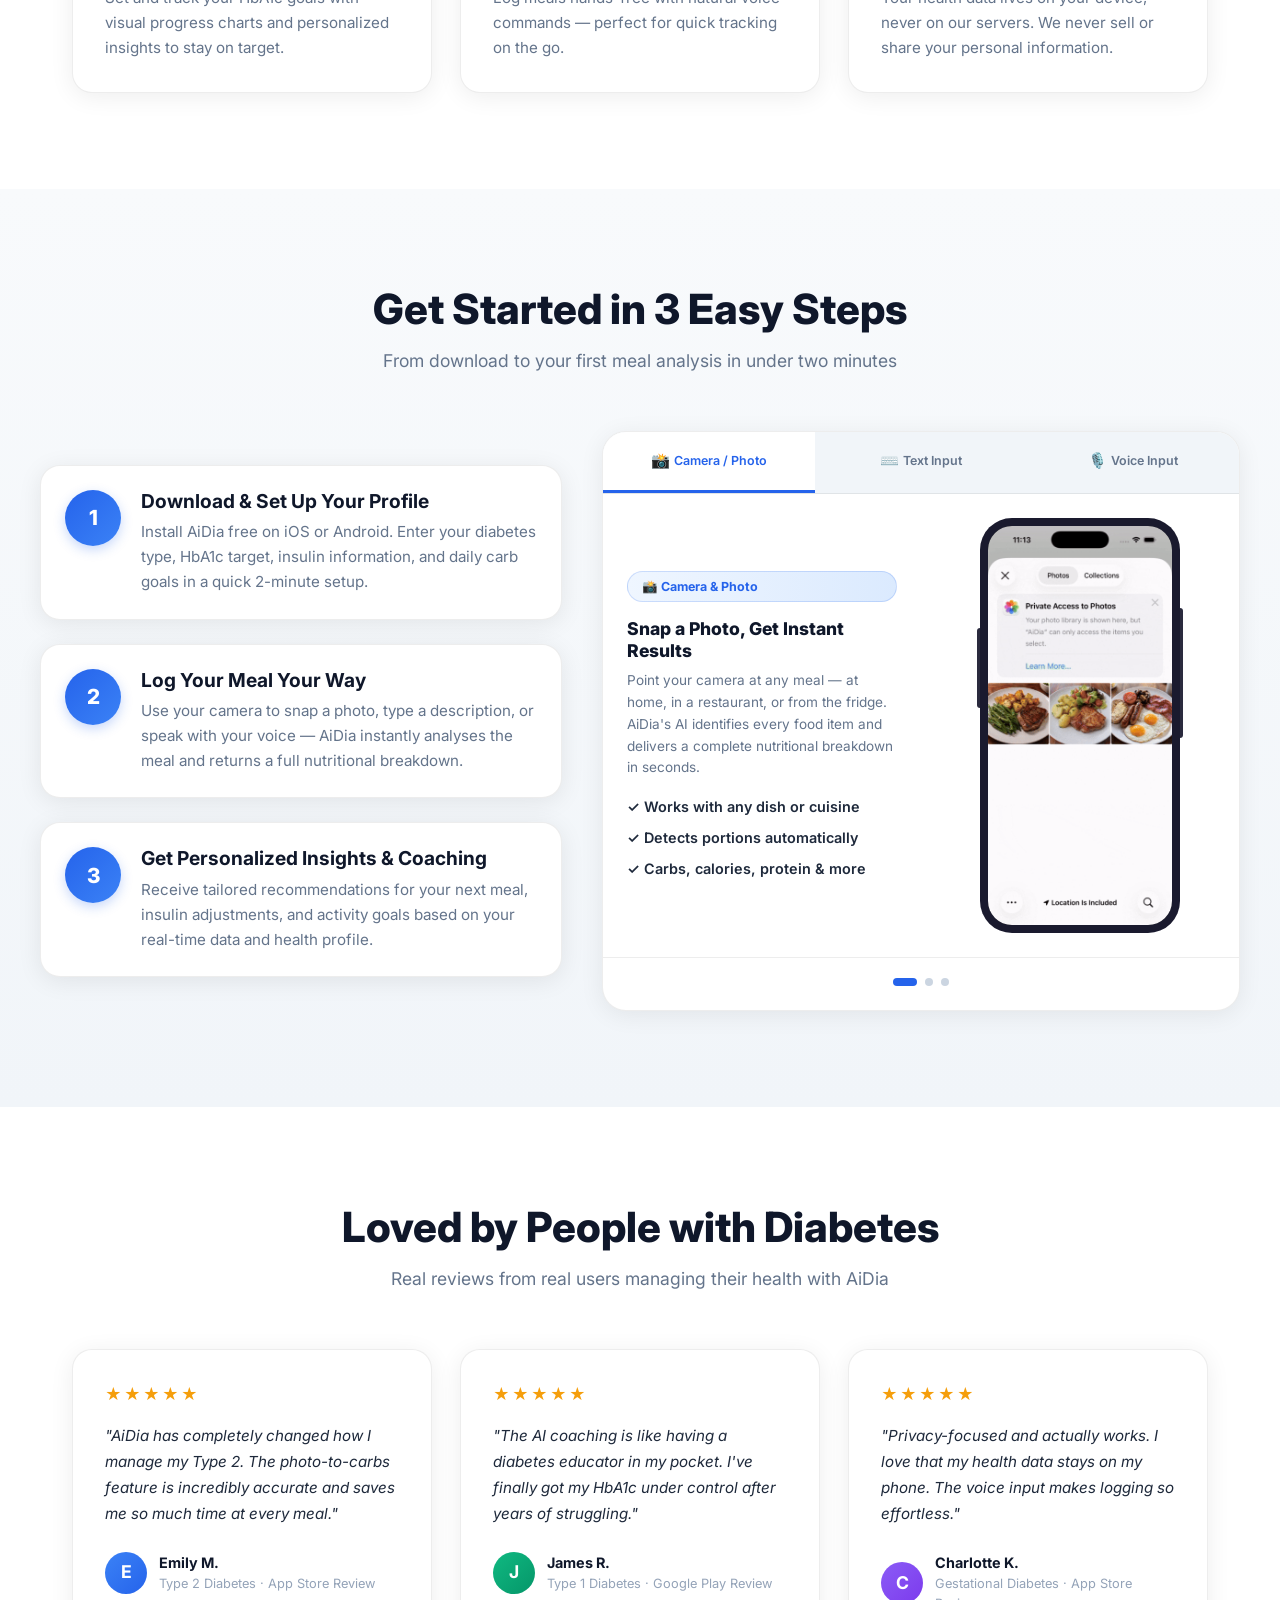
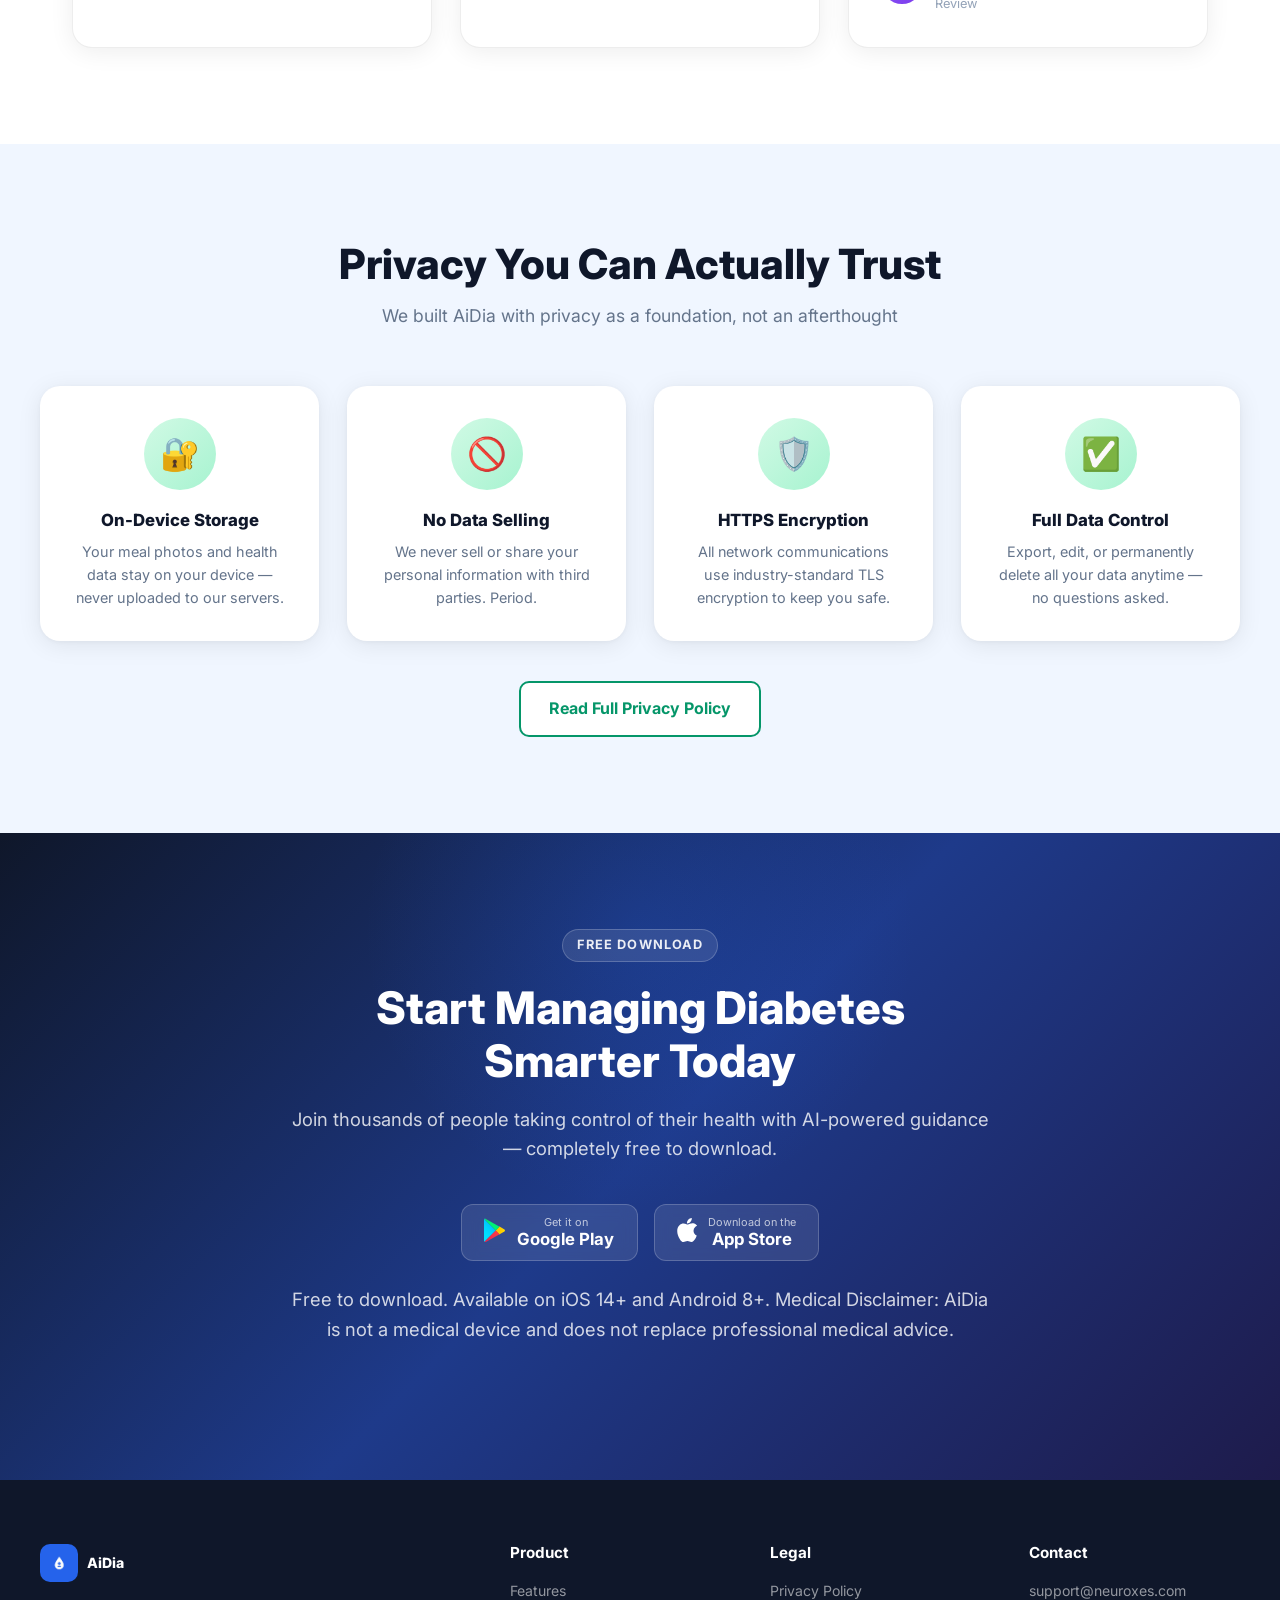
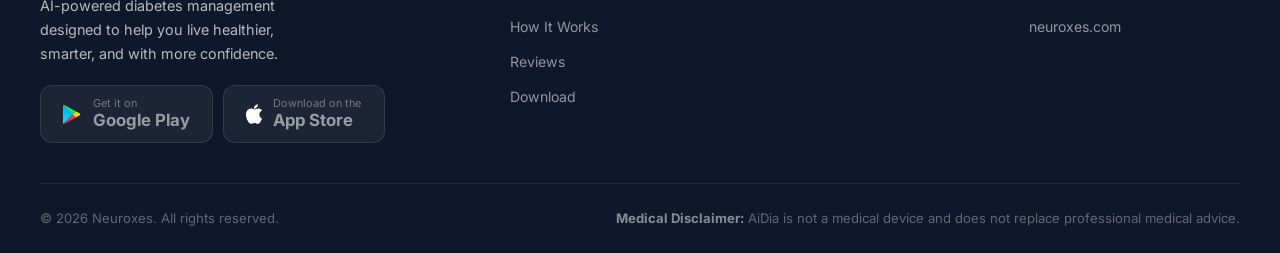
==== commit 6b709219: "how it works slides layout updated and phone frame styles adjusted" ====
--- a/index.html
+++ b/index.html
@@ -208,12 +208,6 @@
                 <div class="hiw-slides-container">
                     <div class="hiw-slides" id="hiwSlides">
                         <div class="hiw-slide active">
-                            <div class="hiw-phone-frame">
-                                <div class="hiw-phone-notch"></div>
-                                <div class="hiw-phone-screen">
-                                    <img src="assets/how_to_use_1.gif" alt="Log meal via camera">
-                                </div>
-                            </div>
                             <div class="hiw-slide-info">
                                 <div class="hiw-slide-badge">📸 Camera & Photo</div>
                                 <h3>Snap a Photo, Get Instant Results</h3>
@@ -224,14 +218,16 @@
                                     <li>✓ Carbs, calories, protein & more</li>
                                 </ul>
                             </div>
+                            <div class="hiw-phone-col">
+                                <div class="hiw-phone-frame">
+                                    <div class="hiw-phone-notch"></div>
+                                    <div class="hiw-phone-screen">
+                                        <img src="assets/how_to_use_1.gif" alt="Log meal via camera">
+                                    </div>
+                                </div>
+                            </div>
                         </div>
                         <div class="hiw-slide">
-                            <div class="hiw-phone-frame">
-                                <div class="hiw-phone-notch"></div>
-                                <div class="hiw-phone-screen">
-                                    <img src="assets/how_to_use_3.gif" alt="Log meal via text">
-                                </div>
-                            </div>
                             <div class="hiw-slide-info">
                                 <div class="hiw-slide-badge">⌨️ Text Input</div>
                                 <h3>Just Type What You Ate</h3>
@@ -242,14 +238,16 @@
                                     <li>✓ Fast and discreet logging</li>
                                 </ul>
                             </div>
+                            <div class="hiw-phone-col">
+                                <div class="hiw-phone-frame">
+                                    <div class="hiw-phone-notch"></div>
+                                    <div class="hiw-phone-screen">
+                                        <img src="assets/how_to_use_3.gif" alt="Log meal via text">
+                                    </div>
+                                </div>
+                            </div>
                         </div>
                         <div class="hiw-slide">
-                            <div class="hiw-phone-frame">
-                                <div class="hiw-phone-notch"></div>
-                                <div class="hiw-phone-screen">
-                                    <img src="assets/how_to_use_2.gif" alt="Log meal via voice">
-                                </div>
-                            </div>
                             <div class="hiw-slide-info">
                                 <div class="hiw-slide-badge">🎙️ Voice Input</div>
                                 <h3>Speak to Log, Hands-Free</h3>
@@ -259,6 +257,14 @@
                                     <li>✓ Works in noisy environments</li>
                                     <li>✓ Logs in seconds</li>
                                 </ul>
+                            </div>
+                            <div class="hiw-phone-col">
+                                <div class="hiw-phone-frame">
+                                    <div class="hiw-phone-notch"></div>
+                                    <div class="hiw-phone-screen">
+                                        <img src="assets/how_to_use_2.gif" alt="Log meal via voice">
+                                    </div>
+                                </div>
                             </div>
                         </div>
                     </div>
--- a/styles.css
+++ b/styles.css
@@ -876,9 +876,9 @@
     max-width: 1200px;
     margin: 0 auto;
     display: grid;
-    grid-template-columns: 35fr 75fr;
+    grid-template-columns: 45fr 55fr;
     gap: 2.5rem;
-    align-items: start;
+    align-items: center;
 }
 .steps-inner {
     display: grid;
@@ -979,23 +979,30 @@
 .hiw-slide {
     min-width: 100%;
     display: flex;
-    flex-direction: column;
-    gap: 1.25rem;
-    align-items: center;
+    flex-direction: row;
+    gap: 0;
+    align-items: stretch;
+    padding: 0;
+}
+
+/* Phone column wrapper */
+.hiw-phone-col {
+    flex: 0 0 50%;
+    display: flex;
+    align-items: center;
+    justify-content: center;
+    background: #ffffff;
     padding: 1.5rem;
 }
 
 /* Phone frame */
 .hiw-phone-frame {
+    width: 200px;
     flex-shrink: 0;
-    width: 140px;
     background: #1a1a2e;
     border-radius: 32px;
     padding: 8px;
-    box-shadow:
-        0 0 0 1px rgba(255,255,255,0.06),
-        0 32px 80px rgba(0,0,0,0.35),
-        0 8px 20px rgba(0,0,0,0.2);
+    box-shadow: none;
     position: relative;
 }
 /* Side buttons */
@@ -1040,7 +1047,14 @@
 }
 
 /* Slide info */
-.hiw-slide-info { flex: 1; width: 100%; }
+.hiw-slide-info {
+    flex: 0 0 50%;
+    padding: 1.5rem;
+    display: flex;
+    flex-direction: column;
+    justify-content: center;
+    overflow: hidden;
+}
 .hiw-slide-badge {
     display: inline-block;
     background: linear-gradient(90deg, #eff6ff, #dbeafe);
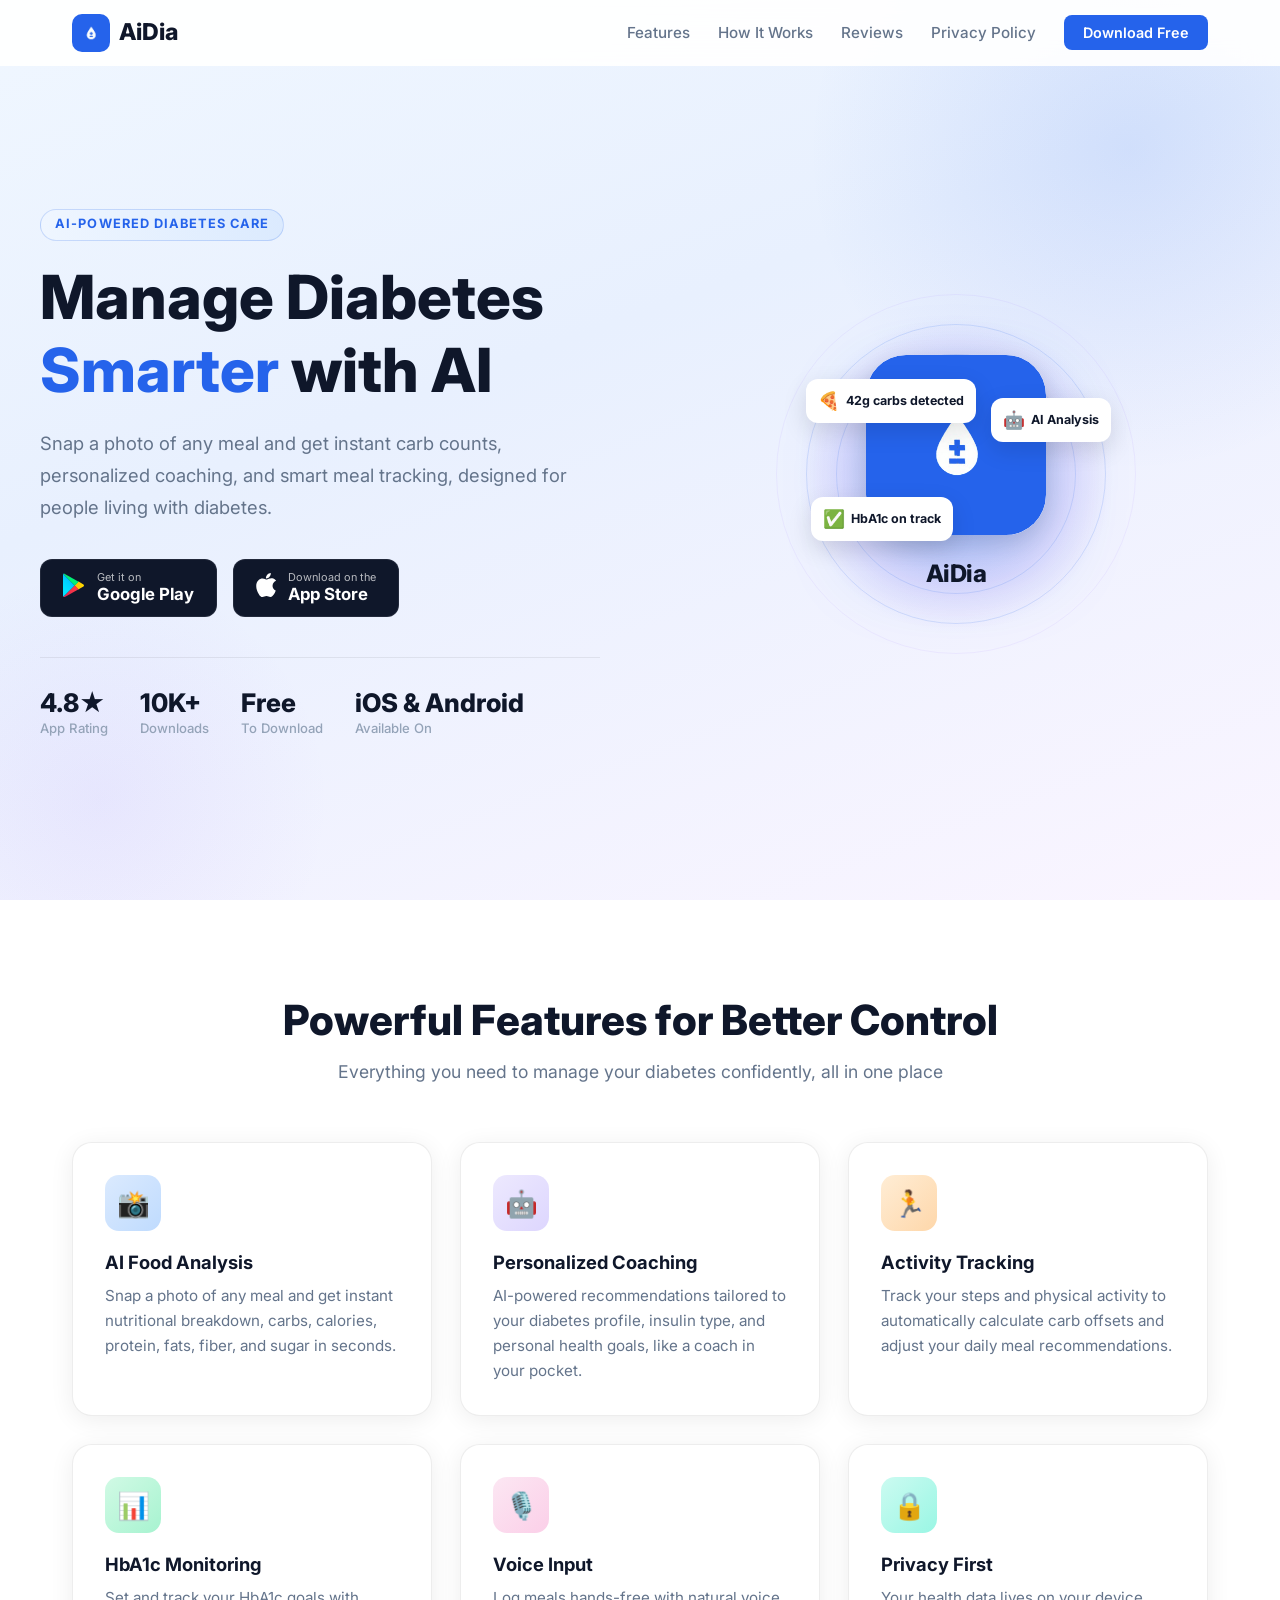
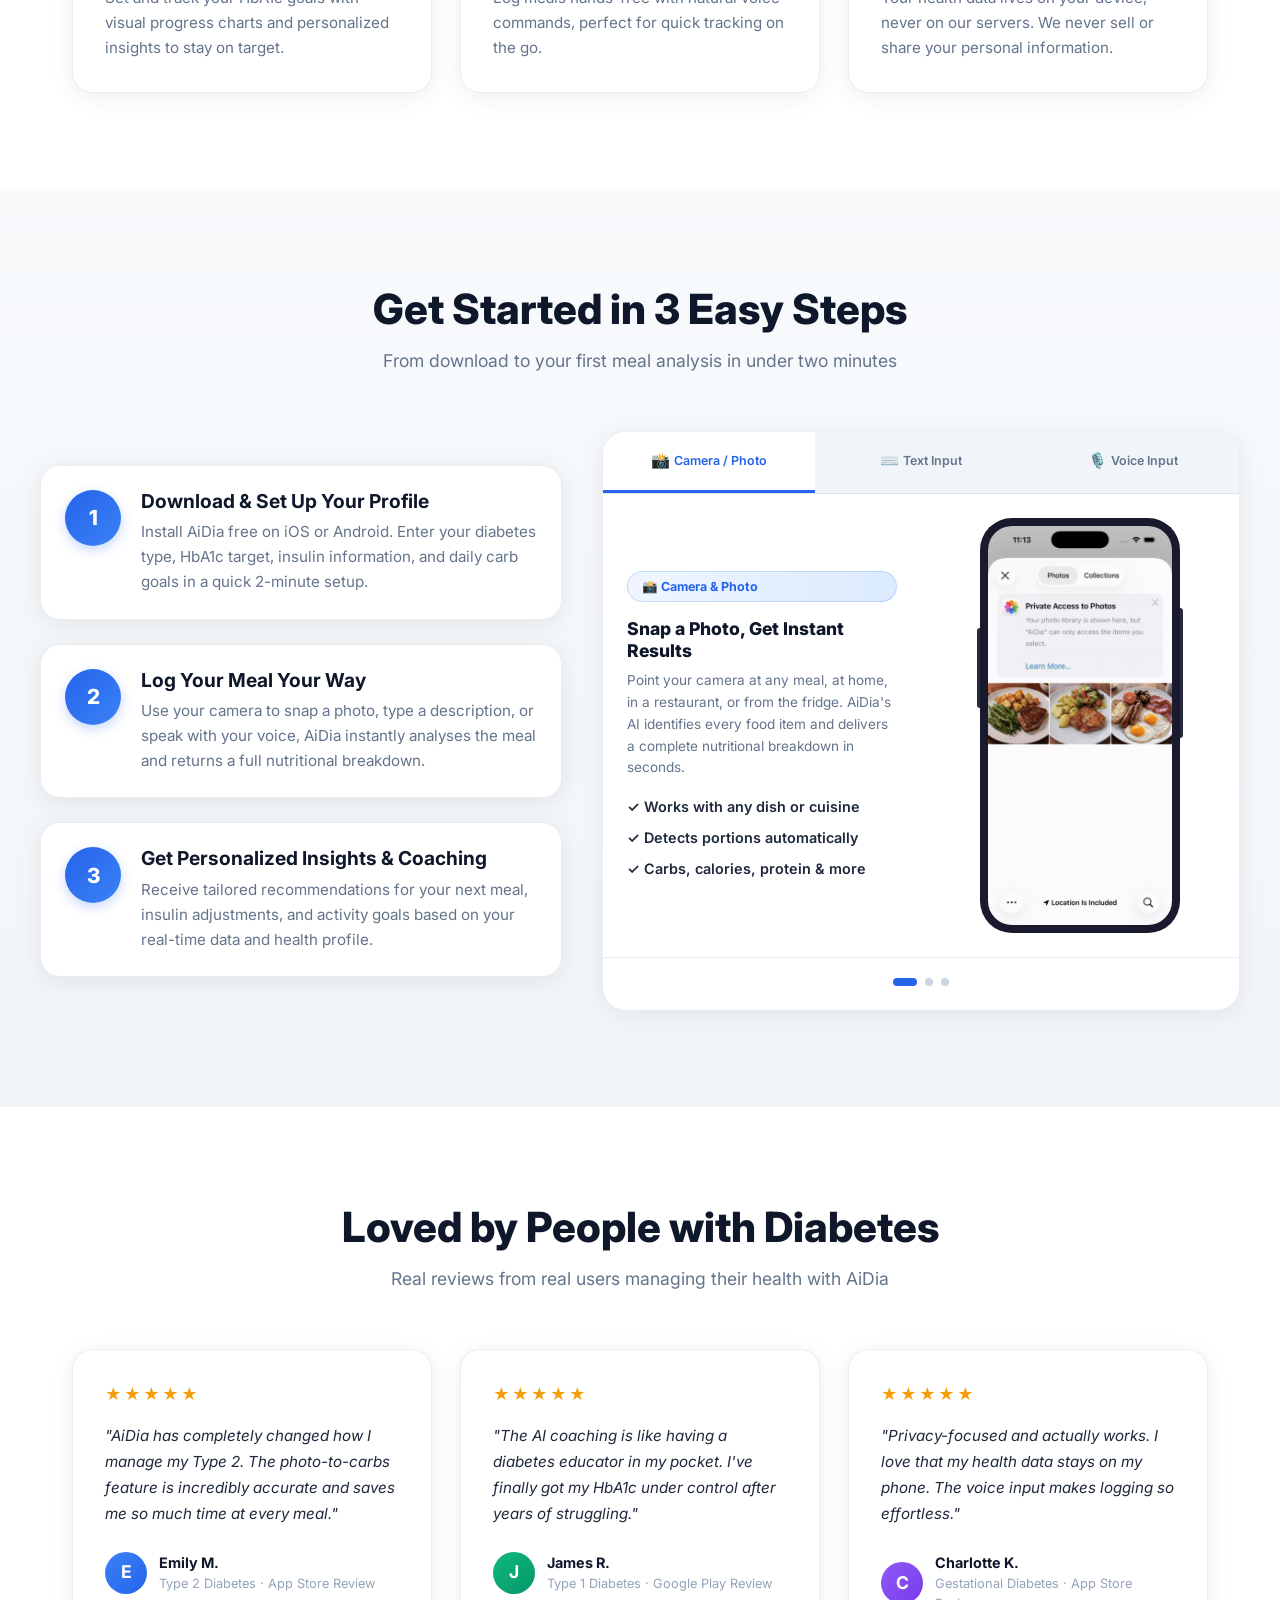
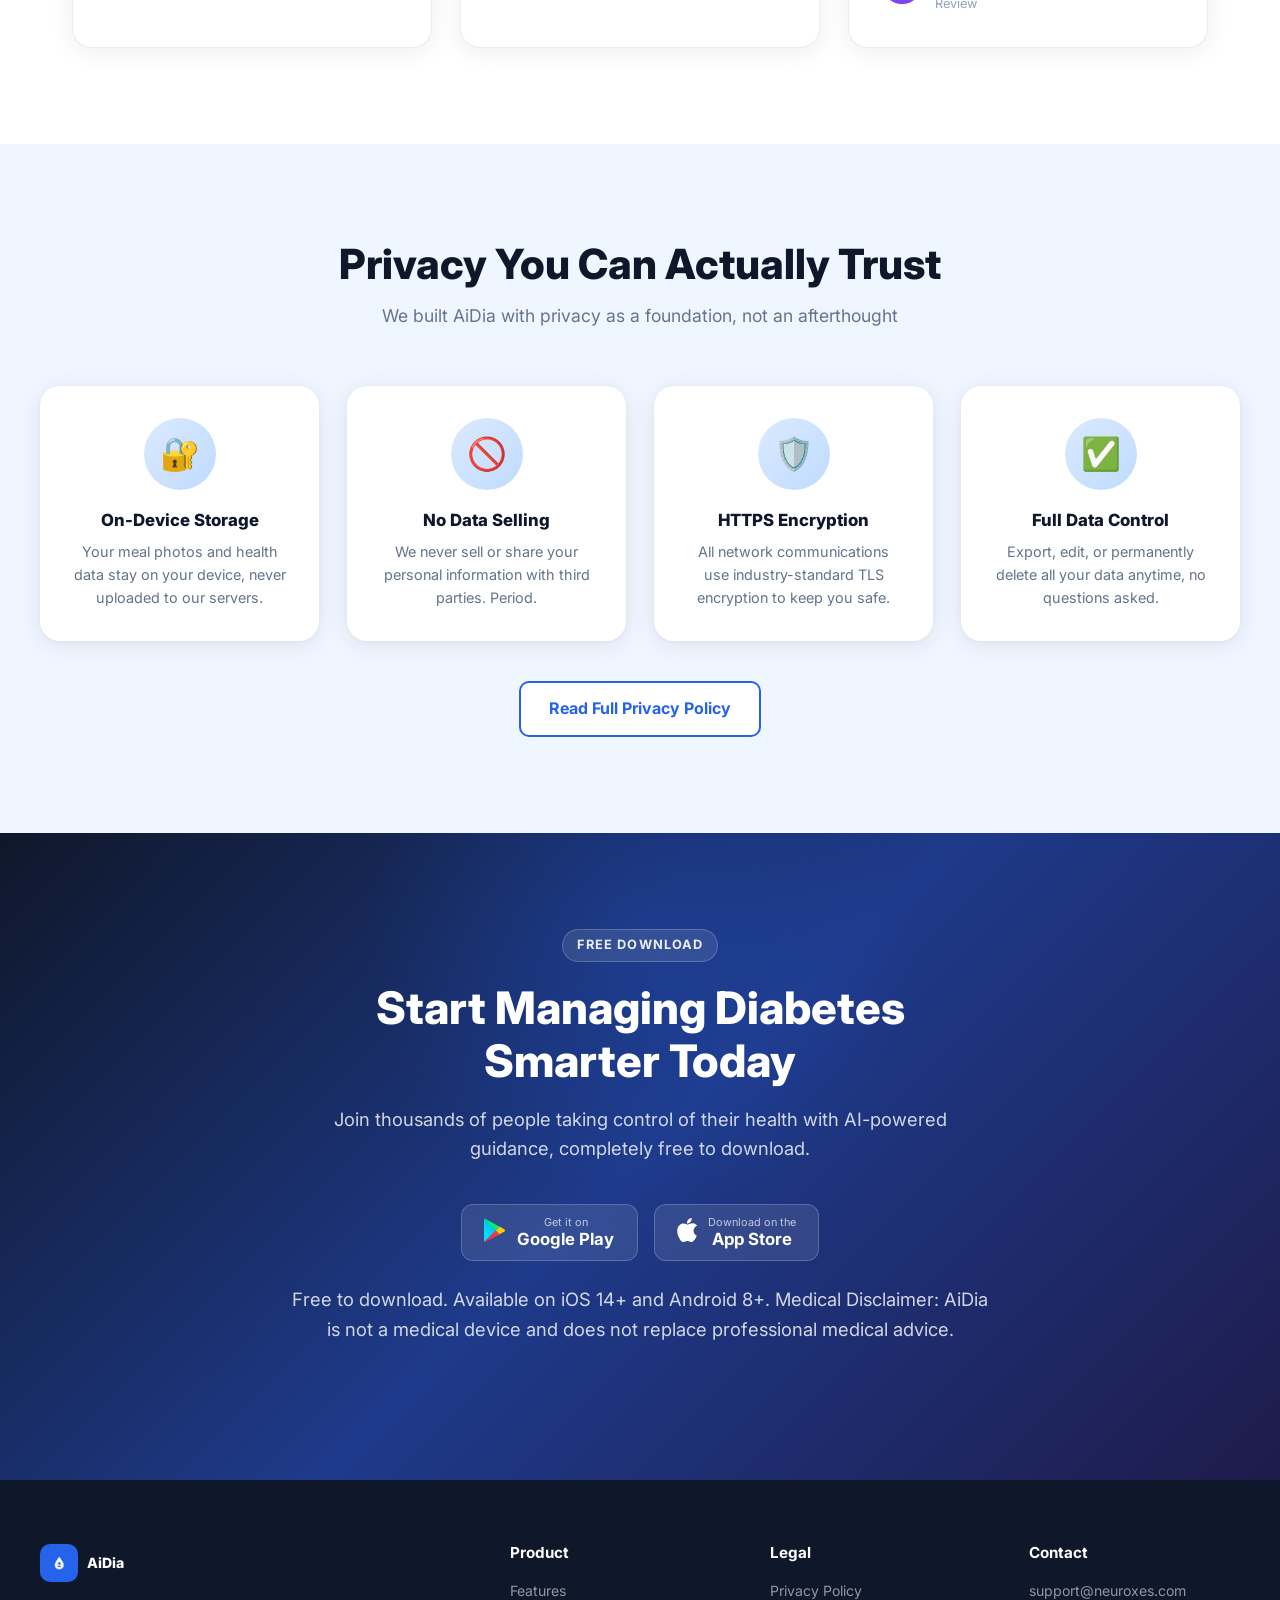
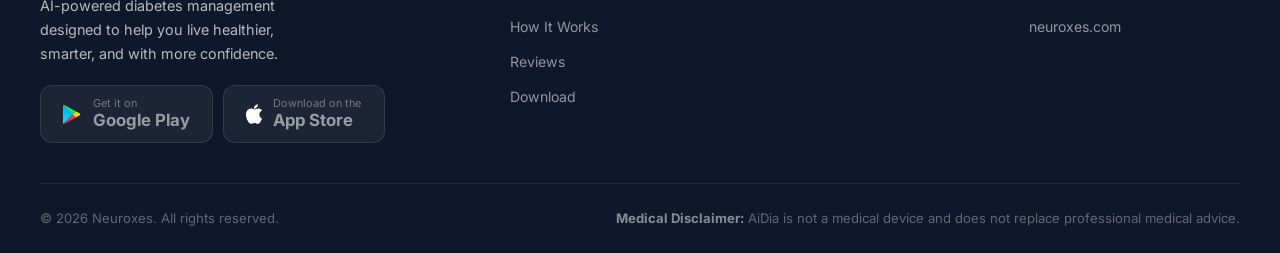
==== commit dc16abce: "favicon added, privacy policy layout updated, and mobile styles refined" ====
--- a/index.html
+++ b/index.html
@@ -3,12 +3,13 @@
 <head>
     <meta charset="UTF-8">
     <meta name="viewport" content="width=device-width, initial-scale=1.0">
-    <title>AiDia – AI Diabetes Assistant | Smart Carb Tracking & Meal Analysis</title>
+    <title>AiDia, AI Diabetes Assistant | Smart Carb Tracking & Meal Analysis</title>
     <meta name="description" content="Manage your diabetes with AI-powered food analysis. Instant carb counting, personalized coaching, and smart meal tracking. Free on iOS & Android.">
     <link rel="preconnect" href="https://fonts.googleapis.com">
     <link rel="preconnect" href="https://fonts.gstatic.com" crossorigin>
     <link href="https://fonts.googleapis.com/css2?family=Inter:wght@400;500;600;700;800&display=swap" rel="stylesheet">
     <link rel="stylesheet" href="styles.css">
+    <link rel="icon" href="logo.png" type="image/png">
 </head>
 <body>
 
@@ -23,7 +24,7 @@
                 <li><a href="#features">Features</a></li>
                 <li><a href="#how-it-works">How It Works</a></li>
                 <li><a href="#reviews">Reviews</a></li>
-                <li><a href="#privacy">Privacy</a></li>
+                <li><a href="#privacy">Privacy Policy</a></li>
                 <li><a href="#download" class="nav-cta">Download Free</a></li>
             </ul>
             <div class="mobile-menu" id="mobileMenu" aria-label="Toggle menu">
@@ -38,7 +39,7 @@
             <div class="hero-text reveal">
                 <span class="badge-label">AI-Powered Diabetes Care</span>
                 <h1>Manage Diabetes<br><span>Smarter</span> with AI</h1>
-                <p class="sub">Snap a photo of any meal and get instant carb counts, personalized coaching, and smart meal tracking — designed for people living with diabetes.</p>
+                <p class="sub">Snap a photo of any meal and get instant carb counts, personalized coaching, and smart meal tracking, designed for people living with diabetes.</p>
                 <div class="hero-actions">
                     <a href="https://play.google.com/store/apps/details?id=com.neuroxes.aidia" class="store-badge">
                         <span class="badge-icon">
@@ -129,12 +130,12 @@
             <div class="feature-card reveal">
                 <div class="feature-icon-wrap fi-blue">📸</div>
                 <h3>AI Food Analysis</h3>
-                <p>Snap a photo of any meal and get instant nutritional breakdown — carbs, calories, protein, fats, fiber, and sugar in seconds.</p>
+                <p>Snap a photo of any meal and get instant nutritional breakdown, carbs, calories, protein, fats, fiber, and sugar in seconds.</p>
             </div>
             <div class="feature-card reveal" style="transition-delay:0.07s">
                 <div class="feature-icon-wrap fi-purple">🤖</div>
                 <h3>Personalized Coaching</h3>
-                <p>AI-powered recommendations tailored to your diabetes profile, insulin type, and personal health goals — like a coach in your pocket.</p>
+                <p>AI-powered recommendations tailored to your diabetes profile, insulin type, and personal health goals, like a coach in your pocket.</p>
             </div>
             <div class="feature-card reveal" style="transition-delay:0.14s">
                 <div class="feature-icon-wrap fi-orange">🏃</div>
@@ -149,7 +150,7 @@
             <div class="feature-card reveal" style="transition-delay:0.28s">
                 <div class="feature-icon-wrap fi-pink">🎙️</div>
                 <h3>Voice Input</h3>
-                <p>Log meals hands-free with natural voice commands — perfect for quick tracking on the go.</p>
+                <p>Log meals hands-free with natural voice commands, perfect for quick tracking on the go.</p>
             </div>
             <div class="feature-card reveal" style="transition-delay:0.35s">
                 <div class="feature-icon-wrap fi-teal">🔒</div>
@@ -176,7 +177,7 @@
                     <div class="step-number">2</div>
                     <div class="step-content">
                         <h3>Log Your Meal Your Way</h3>
-                        <p>Use your camera to snap a photo, type a description, or speak with your voice — AiDia instantly analyses the meal and returns a full nutritional breakdown.</p>
+                        <p>Use your camera to snap a photo, type a description, or speak with your voice, AiDia instantly analyses the meal and returns a full nutritional breakdown.</p>
                     </div>
                 </div>
                 <div class="step-card">
@@ -211,7 +212,7 @@
                             <div class="hiw-slide-info">
                                 <div class="hiw-slide-badge">📸 Camera & Photo</div>
                                 <h3>Snap a Photo, Get Instant Results</h3>
-                                <p>Point your camera at any meal — at home, in a restaurant, or from the fridge. AiDia's AI identifies every food item and delivers a complete nutritional breakdown in seconds.</p>
+                                <p>Point your camera at any meal, at home, in a restaurant, or from the fridge. AiDia's AI identifies every food item and delivers a complete nutritional breakdown in seconds.</p>
                                 <ul class="hiw-points">
                                     <li>✓ Works with any dish or cuisine</li>
                                     <li>✓ Detects portions automatically</li>
@@ -331,7 +332,7 @@
                 <div class="privacy-card reveal">
                     <div class="privacy-icon">🔐</div>
                     <h3>On-Device Storage</h3>
-                    <p>Your meal photos and health data stay on your device — never uploaded to our servers.</p>
+                    <p>Your meal photos and health data stay on your device, never uploaded to our servers.</p>
                 </div>
                 <div class="privacy-card reveal" style="transition-delay:0.08s">
                     <div class="privacy-icon">🚫</div>
@@ -346,11 +347,11 @@
                 <div class="privacy-card reveal" style="transition-delay:0.24s">
                     <div class="privacy-icon">✅</div>
                     <h3>Full Data Control</h3>
-                    <p>Export, edit, or permanently delete all your data anytime — no questions asked.</p>
+                    <p>Export, edit, or permanently delete all your data anytime, no questions asked.</p>
                 </div>
             </div>
             <div style="text-align: center; margin-top: 2.5rem;">
-                <a href="privacy-policy.html" class="secondary-button" style="background:white;border-color:var(--secondary-dark);color:var(--secondary-dark);">Read Full Privacy Policy</a>
+                <a href="privacy-policy.html" class="secondary-button" style="background:white;border-color:var(--primary);color:var(--primary);">Read Full Privacy Policy</a>
             </div>
         </div>
     </section>
@@ -360,7 +361,7 @@
         <div class="cta-inner reveal">
             <span class="badge-label" style="background:rgba(255,255,255,0.1);color:rgba(255,255,255,0.9);border-color:rgba(255,255,255,0.2);">Free Download</span>
             <h2>Start Managing Diabetes Smarter Today</h2>
-            <p>Join thousands of people taking control of their health with AI-powered guidance — completely free to download.</p>
+            <p>Join thousands of people taking control of their health with AI-powered guidance, completely free to download.</p>
             <div class="cta-badges">
                 <a href="https://play.google.com/store/apps/details?id=com.neuroxes.aidia" class="store-badge">
                     <span class="badge-icon">
--- a/styles.css
+++ b/styles.css
@@ -721,7 +721,7 @@
     width: 72px;
     height: 72px;
     margin: 0 auto 1.25rem;
-    background: linear-gradient(135deg, #d1fae5, #a7f3d0);
+    background: linear-gradient(135deg, #dbeafe, #bfdbfe);
     border-radius: 50%;
     display: flex;
     align-items: center;
@@ -1118,15 +1118,18 @@
 @media (max-width: 768px) {
     .hiw-slide {
         flex-direction: column;
-        padding: 2rem 1.5rem;
-        gap: 2rem;
+        padding: 0.75rem 1rem 1rem;
+        gap: 0.4rem;
         align-items: center;
         text-align: center;
     }
-    .hiw-phone-frame { width: 180px; }
+    .hiw-phone-col { padding: 0.4rem; }
+    .hiw-phone-frame { width: 155px; }
     .hiw-points { align-items: center; }
     .hiw-tab { font-size: 0.78rem; padding: 0.85rem 0.25rem; }
     .hiw-tab-icon { display: none; }
+    .hiw-layout { grid-template-columns: 1fr; }
+    .hiw-slider-outer { order: 1; }
 }
 
 /* ── Scroll behaviour ────────────────────────────── */
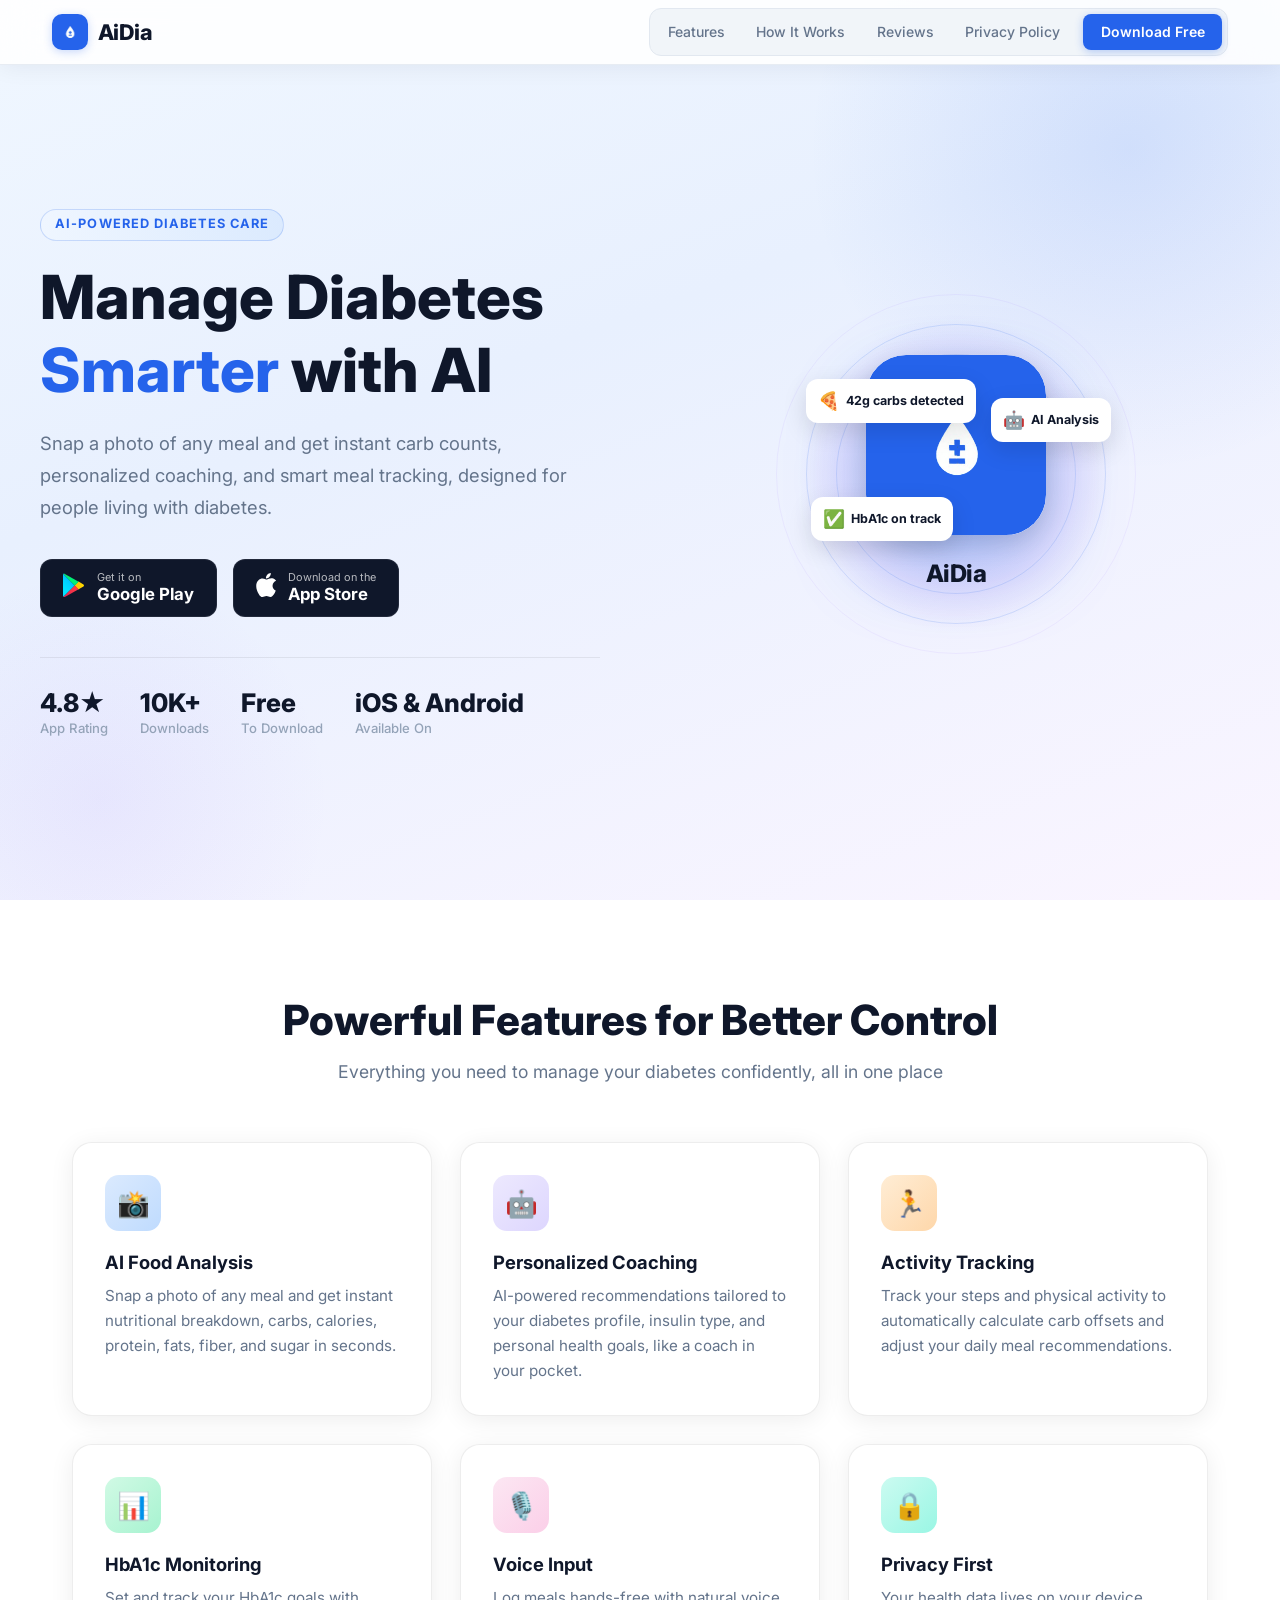
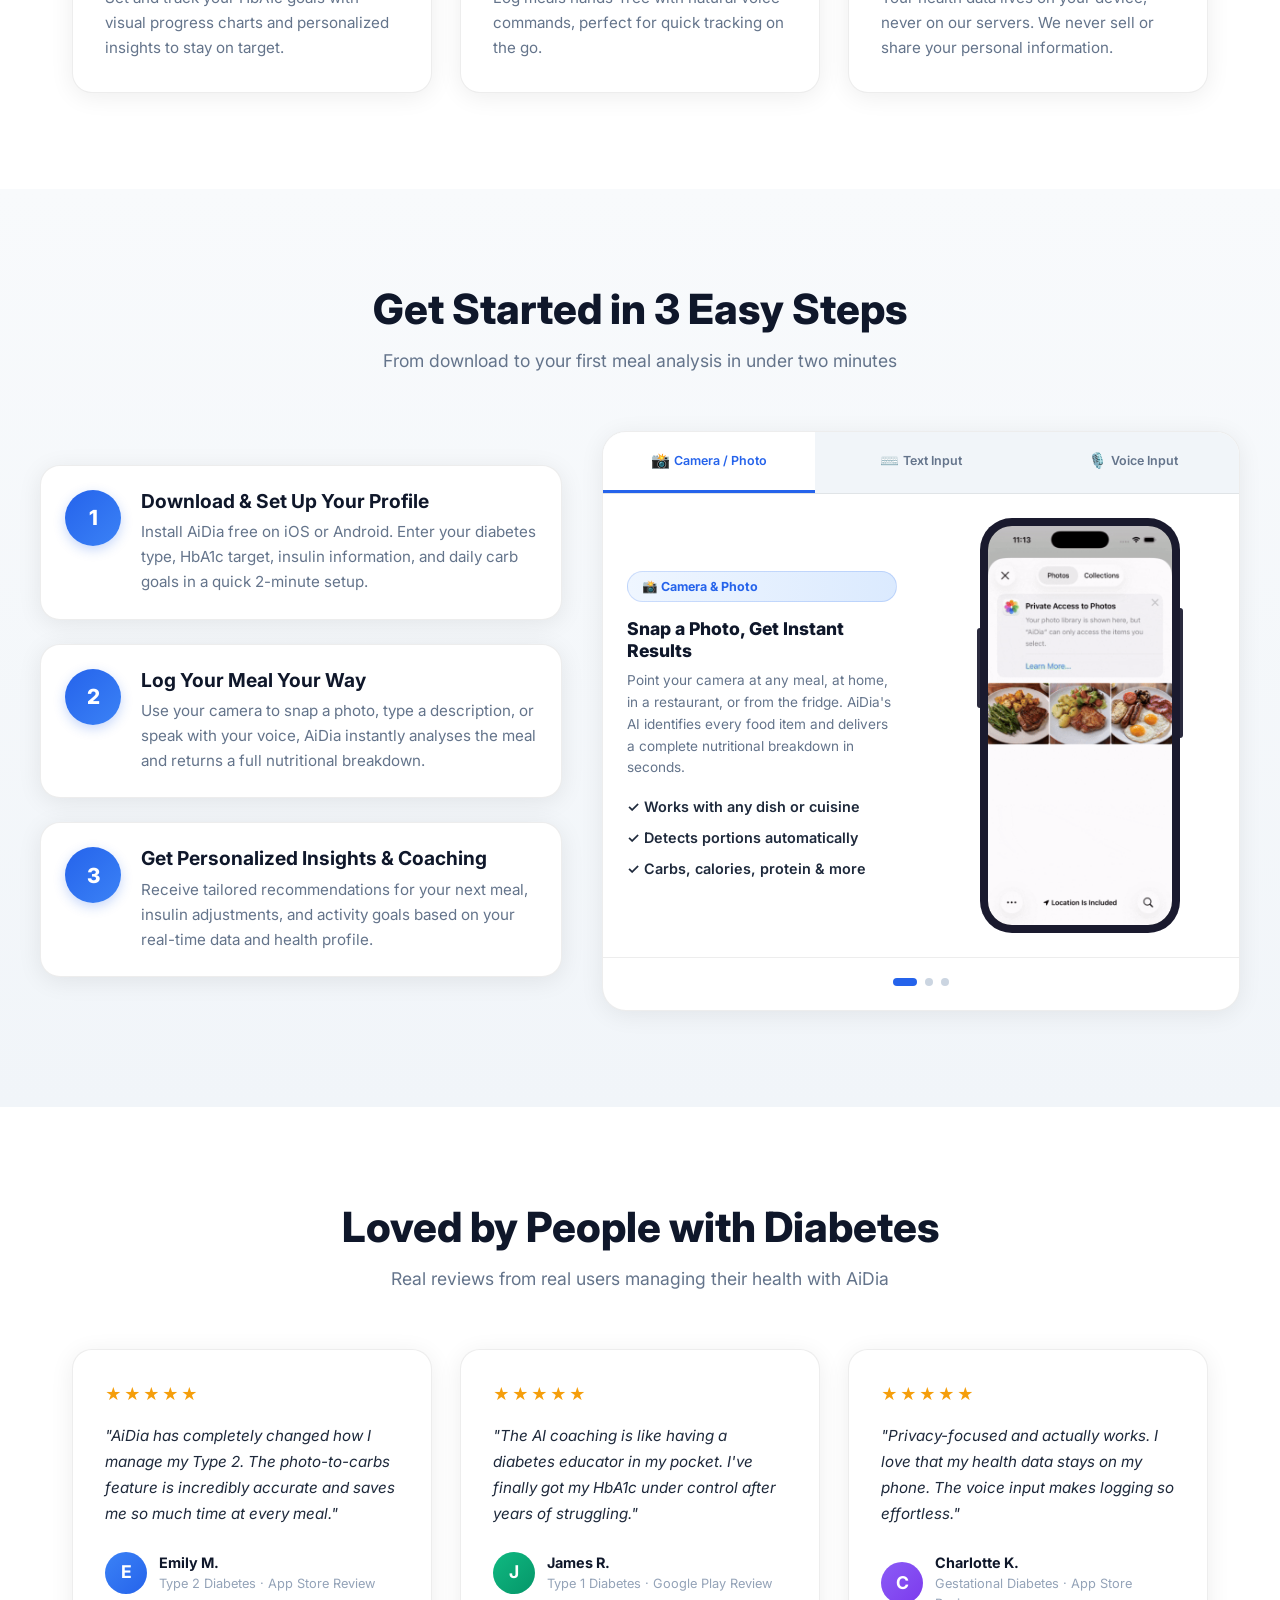
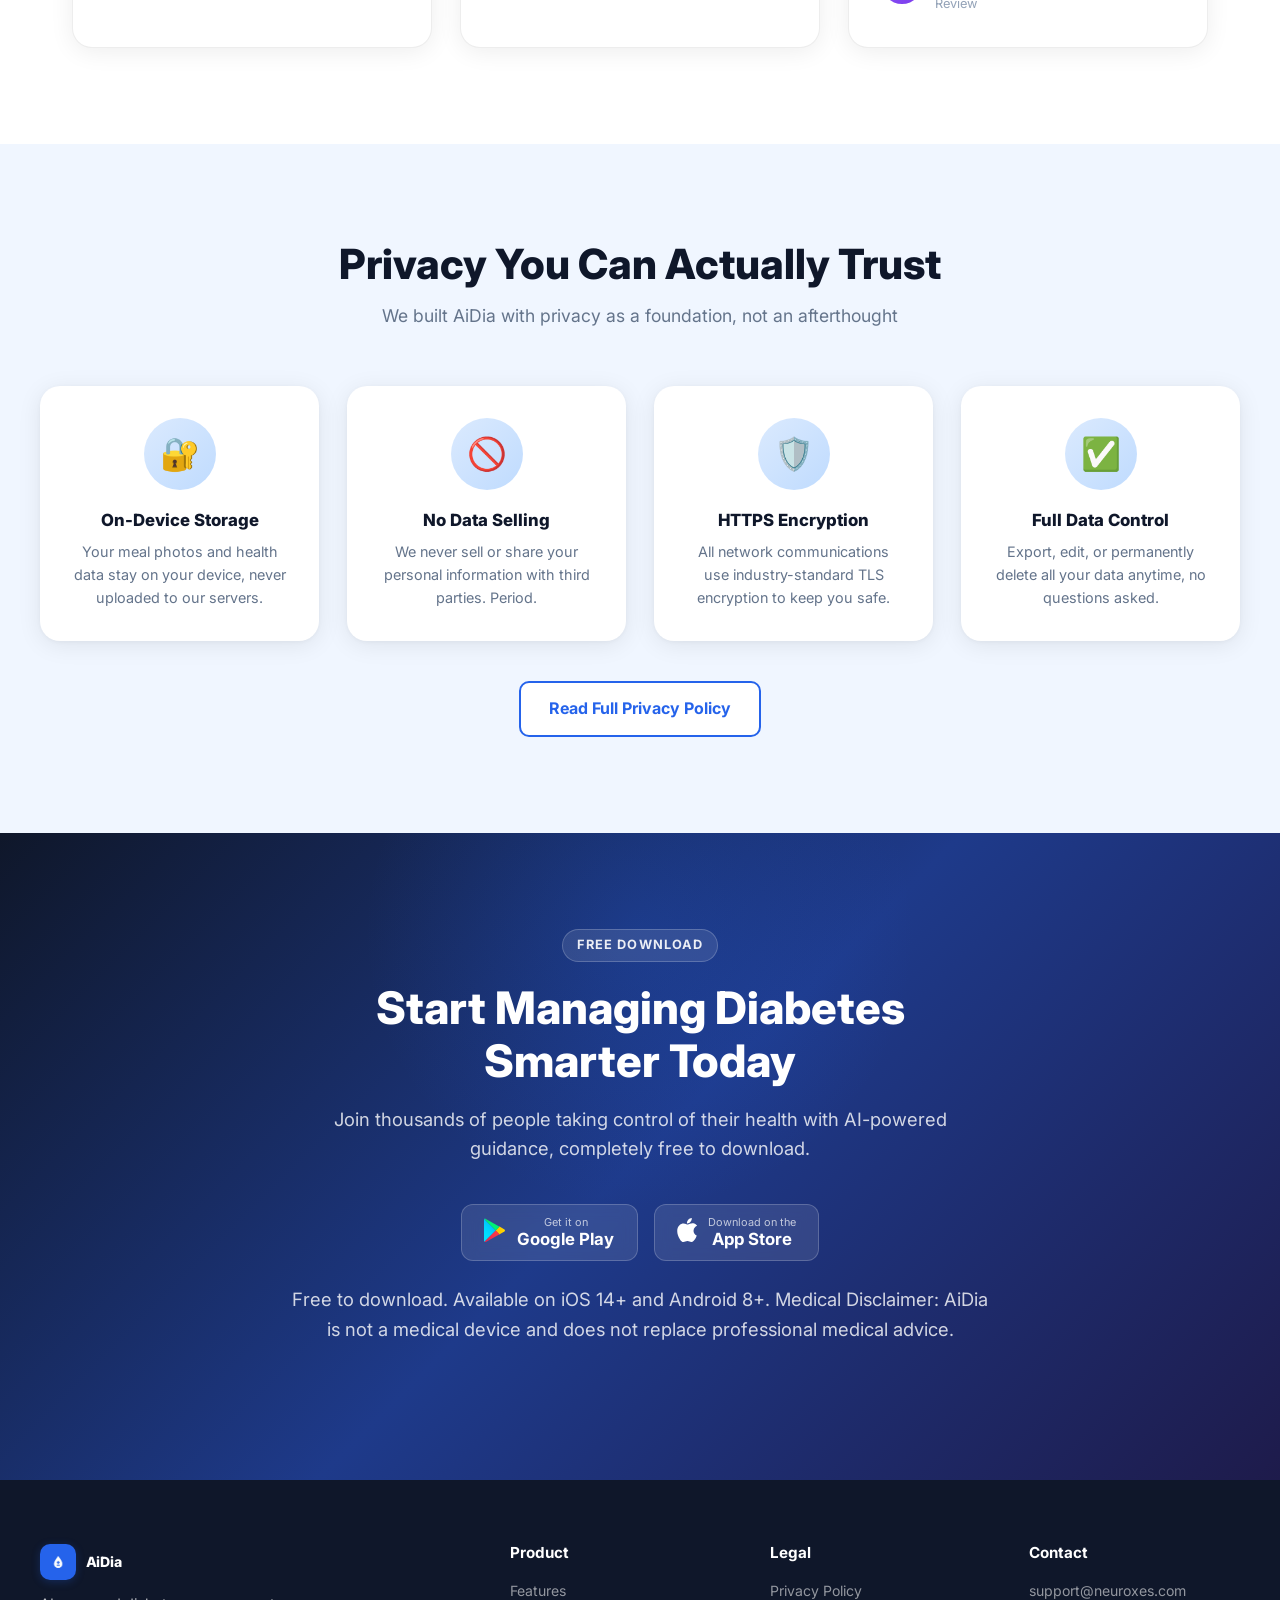
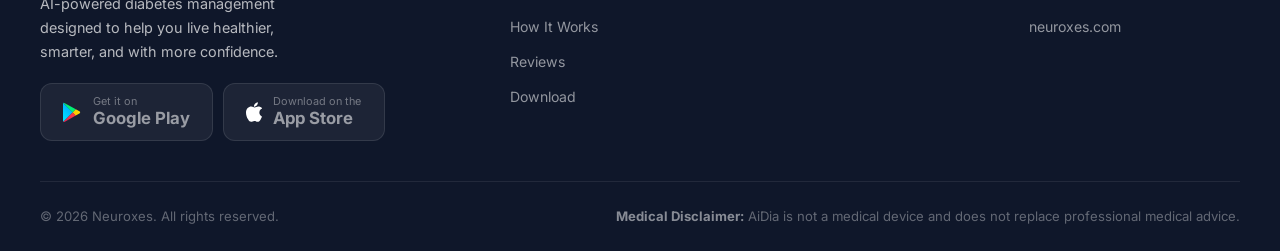
==== commit 62e686de: "landing page title updated" ====
--- a/index.html
+++ b/index.html
@@ -3,7 +3,7 @@
 <head>
     <meta charset="UTF-8">
     <meta name="viewport" content="width=device-width, initial-scale=1.0">
-    <title>AiDia, AI Diabetes Assistant | Smart Carb Tracking & Meal Analysis</title>
+    <title>AiDia - Diabetes AI Assistant | Smart Carb Tracking & Meal Analysis</title>
     <meta name="description" content="Manage your diabetes with AI-powered food analysis. Instant carb counting, personalized coaching, and smart meal tracking. Free on iOS & Android.">
     <link rel="preconnect" href="https://fonts.googleapis.com">
     <link rel="preconnect" href="https://fonts.gstatic.com" crossorigin>
--- a/styles.css
+++ b/styles.css
@@ -66,96 +66,125 @@
     position: fixed;
     top: 0;
     width: 100%;
-    background: rgba(255,255,255,0.92);
-    backdrop-filter: blur(16px);
-    -webkit-backdrop-filter: blur(16px);
+    background: rgba(255,255,255,0.88);
+    backdrop-filter: blur(18px);
+    -webkit-backdrop-filter: blur(18px);
     z-index: 1000;
-    border-bottom: 1px solid transparent;
+    border-bottom: 1px solid rgba(226,232,240,0.8);
+    box-shadow: 0 1px 24px rgba(15,23,42,0.07);
     transition: border-color 0.3s, box-shadow 0.3s;
 }
 nav.scrolled {
-    border-color: var(--border);
-    box-shadow: 0 2px 20px rgba(0,0,0,0.06);
+    border-color: rgba(203,213,225,0.9);
+    box-shadow: 0 2px 28px rgba(15,23,42,0.1);
 }
 .nav-container {
-    max-width: 1200px;
+    max-width: 1240px;
     margin: 0 auto;
-    padding: 0.85rem 2rem;
+    padding: 0 2rem;
+    height: 64px;
     display: flex;
     justify-content: space-between;
     align-items: center;
 }
 .logo {
-    font-size: 1.45rem;
+    font-size: 1.35rem;
     font-weight: 800;
     color: var(--dark);
     display: flex;
     align-items: center;
-    gap: 0.55rem;
+    gap: 0.6rem;
     text-decoration: none;
+    letter-spacing: -0.01em;
 }
 .logo-icon {
-    width: 38px;
-    height: 38px;
+    width: 36px;
+    height: 36px;
     border-radius: 10px;
     overflow: hidden;
     display: flex;
     align-items: center;
     justify-content: center;
     flex-shrink: 0;
+    box-shadow: 0 2px 8px rgba(37,99,235,0.25);
 }
 .logo-icon img { width: 100%; height: 100%; object-fit: cover; }
+
+/* pill nav group */
 .nav-links {
     display: flex;
-    gap: 1.75rem;
+    gap: 0.25rem;
     list-style: none;
     align-items: center;
+    background: #f1f5f9;
+    padding: 0.3rem;
+    border-radius: 12px;
+    border: 1px solid #e2e8f0;
 }
 .nav-links a {
     text-decoration: none;
-    color: var(--gray);
+    color: #64748b;
     font-weight: 500;
-    font-size: 0.95rem;
-    transition: color 0.2s;
-}
-.nav-links a:hover { color: var(--primary); }
+    font-size: 0.875rem;
+    padding: 0.4rem 0.85rem;
+    border-radius: 8px;
+    transition: all 0.18s;
+    white-space: nowrap;
+    display: block;
+}
+.nav-links a:hover {
+    color: #1e293b;
+    background: #ffffff;
+    box-shadow: 0 1px 4px rgba(0,0,0,0.08);
+}
 
 /* nav CTA */
 .nav-cta {
-    background: var(--primary);
+    background: var(--primary) !important;
     color: white !important;
-    padding: 0.55rem 1.2rem;
-    border-radius: 8px;
+    padding: 0.45rem 1.1rem !important;
+    border-radius: 8px !important;
     font-weight: 600 !important;
-    font-size: 0.9rem !important;
-    transition: background 0.2s, transform 0.2s, box-shadow 0.2s !important;
+    font-size: 0.875rem !important;
+    box-shadow: 0 2px 8px rgba(37,99,235,0.3) !important;
+    margin-left: 0.35rem;
+    transition: background 0.18s, transform 0.18s, box-shadow 0.18s !important;
 }
 .nav-cta:hover {
     background: var(--primary-dark) !important;
-    transform: translateY(-1px);
-    box-shadow: 0 4px 12px var(--primary-glow);
+    box-shadow: 0 4px 14px rgba(37,99,235,0.38) !important;
+    transform: translateY(-1px) !important;
     color: white !important;
 }
 
 /* hamburger */
 .mobile-menu {
     display: none;
+    width: 36px;
+    height: 36px;
+    background: #f1f5f9;
+    border-radius: 9px;
+    border: 1px solid #e2e8f0;
+    align-items: center;
+    justify-content: center;
     flex-direction: column;
-    gap: 5px;
+    gap: 4.5px;
     cursor: pointer;
-    padding: 4px;
-}
+    padding: 0;
+    transition: background 0.2s;
+}
+.mobile-menu:hover { background: #e2e8f0; }
 .mobile-menu span {
-    width: 24px;
-    height: 2.5px;
-    background: var(--dark);
-    border-radius: 3px;
+    width: 16px;
+    height: 2px;
+    background: #334155;
+    border-radius: 2px;
     transition: all 0.3s;
     display: block;
 }
-.mobile-menu.open span:nth-child(1) { transform: translateY(7.5px) rotate(45deg); }
+.mobile-menu.open span:nth-child(1) { transform: translateY(6.5px) rotate(45deg); }
 .mobile-menu.open span:nth-child(2) { opacity: 0; }
-.mobile-menu.open span:nth-child(3) { transform: translateY(-7.5px) rotate(-45deg); }
+.mobile-menu.open span:nth-child(3) { transform: translateY(-6.5px) rotate(-45deg); }
 
 /* ── Buttons ─────────────────────────────────────── */
 .cta-button {
@@ -837,18 +866,29 @@
         display: flex;
         flex-direction: column;
         position: fixed;
-        top: 62px; left: 0; right: 0;
+        top: 64px; left: 0; right: 0;
         background: rgba(255,255,255,0.97);
-        backdrop-filter: blur(16px);
-        padding: 1.5rem 2rem 2rem;
-        gap: 1.25rem;
-        box-shadow: 0 20px 40px rgba(0,0,0,0.1);
-        border-bottom: 1px solid var(--border);
+        backdrop-filter: blur(20px);
+        -webkit-backdrop-filter: blur(20px);
+        padding: 1rem 1.25rem 1.5rem;
+        gap: 0.3rem;
+        box-shadow: 0 16px 40px rgba(15,23,42,0.1);
+        border-bottom: 1px solid #e2e8f0;
+        border-radius: 0;
+        background-color: rgba(255,255,255,0.97);
         z-index: 999;
     }
+    .nav-links.mobile-open li a {
+        padding: 0.7rem 1rem;
+        font-size: 0.95rem;
+        border-radius: 10px;
+        display: block;
+    }
     .nav-links.mobile-open .nav-cta {
-        align-self: flex-start;
-        padding: 0.65rem 1.4rem;
+        margin-left: 0 !important;
+        margin-top: 0.4rem;
+        text-align: center;
+        padding: 0.75rem 1rem !important;
     }
     .hero { min-height: auto; padding: 6rem 1.5rem 4rem; }
     .hero-inner { grid-template-columns: 1fr; gap: 3rem; }
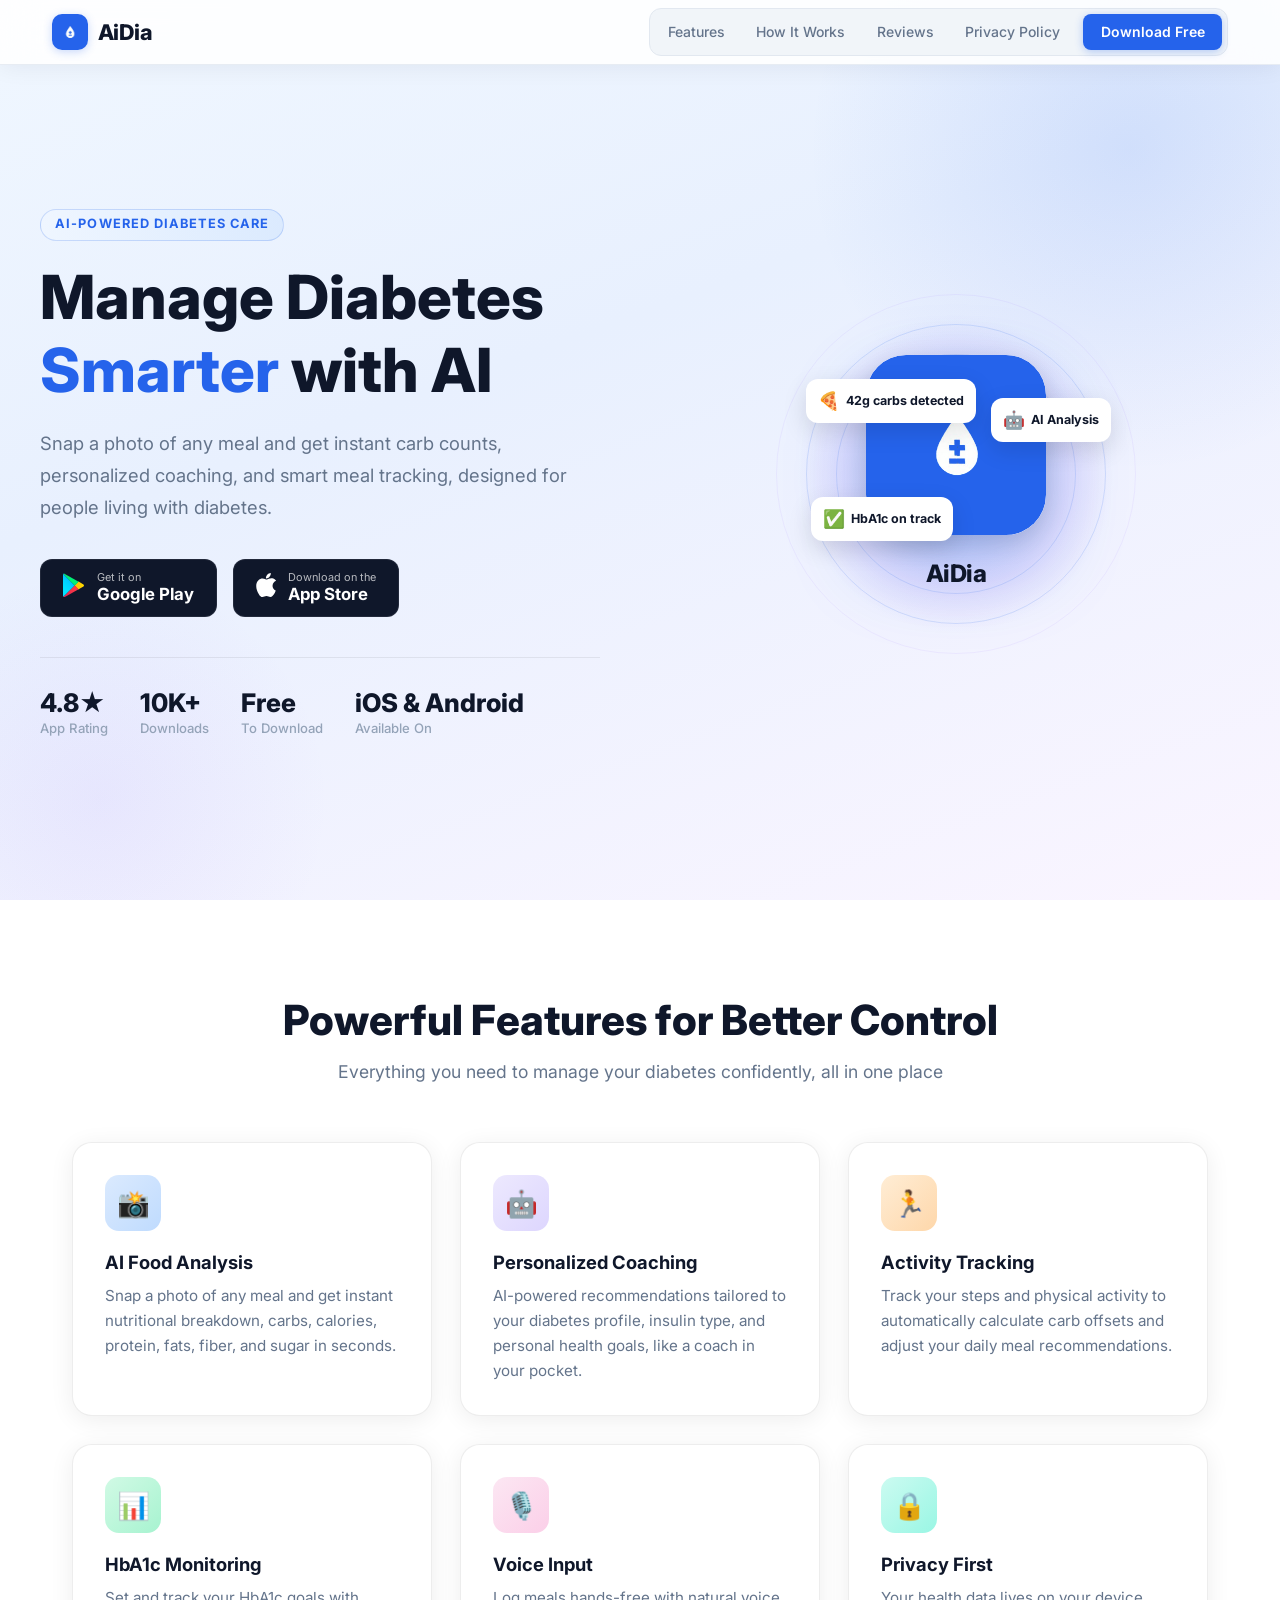
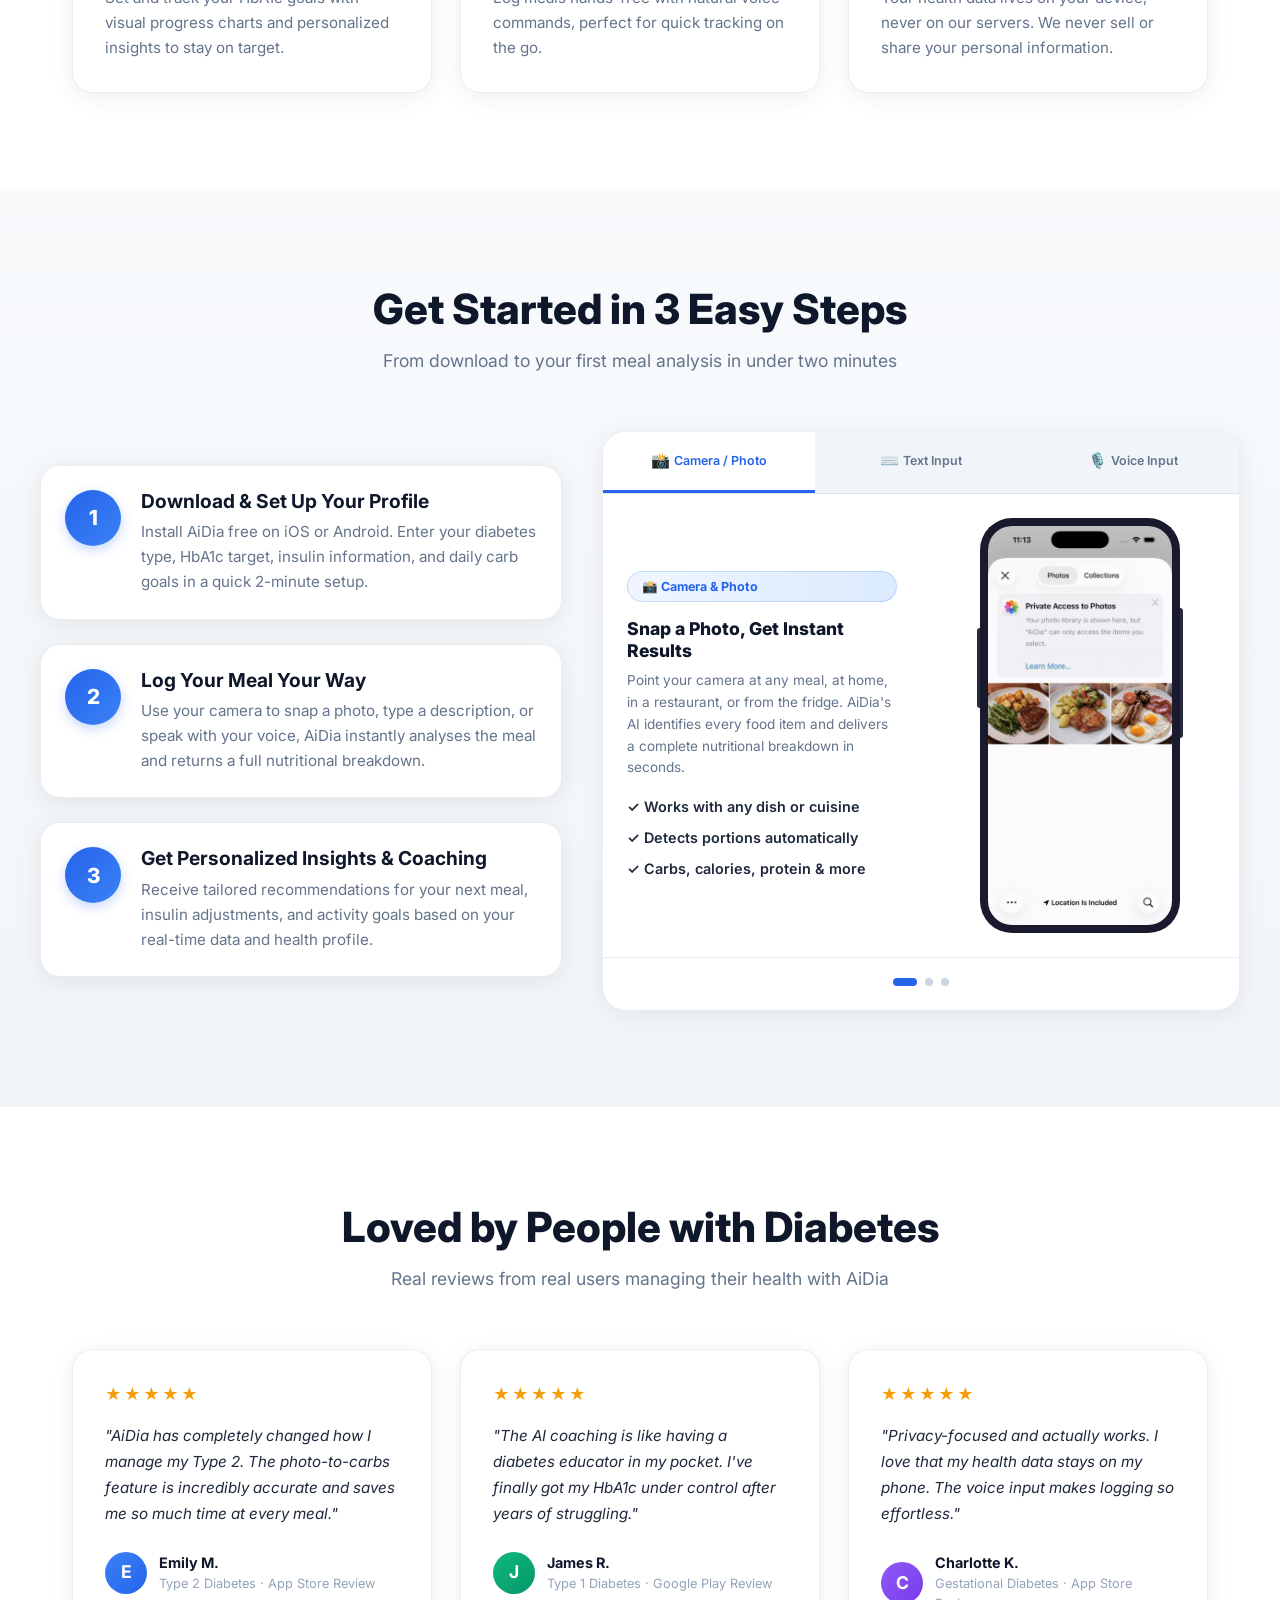
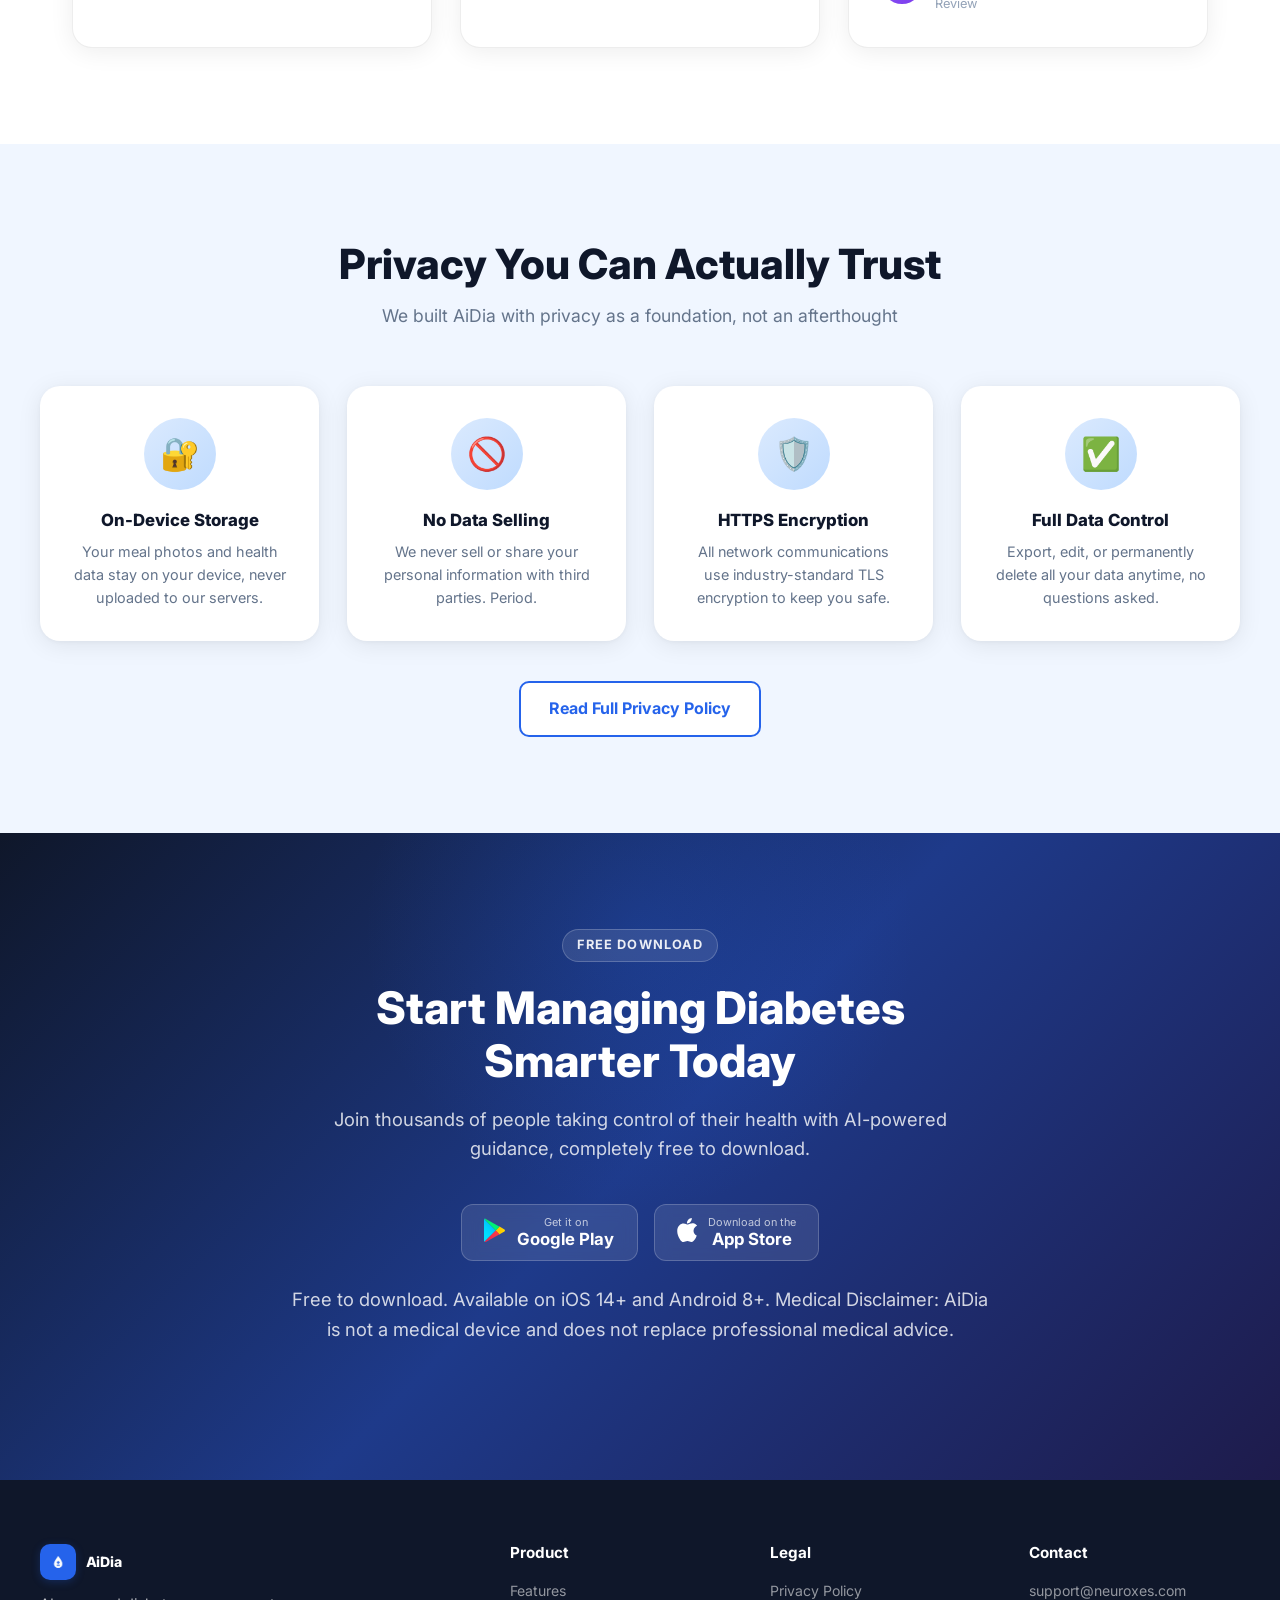
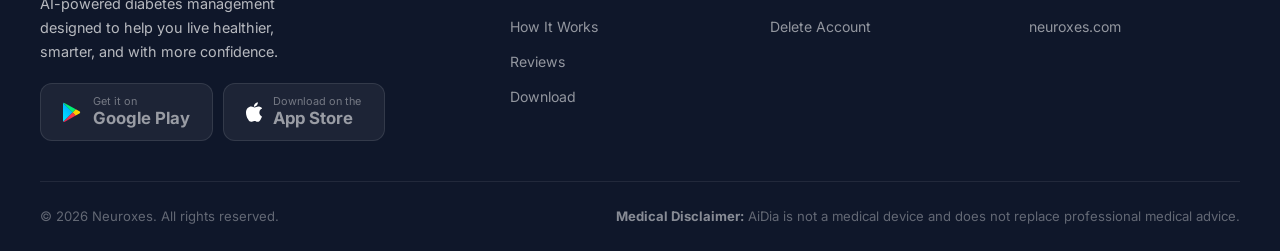
==== commit a95b9767: "Add Delete Account link to footer Legal section on index and privacy pages Co-Authored-By: Claude So" ====
--- a/index.html
+++ b/index.html
@@ -455,6 +455,7 @@
                 <h4>Legal</h4>
                 <ul>
                     <li><a href="privacy-policy.html">Privacy Policy</a></li>
+                    <li><a href="deleteAccount/">Delete Account</a></li>
                 </ul>
             </div>
             <div class="footer-section">
